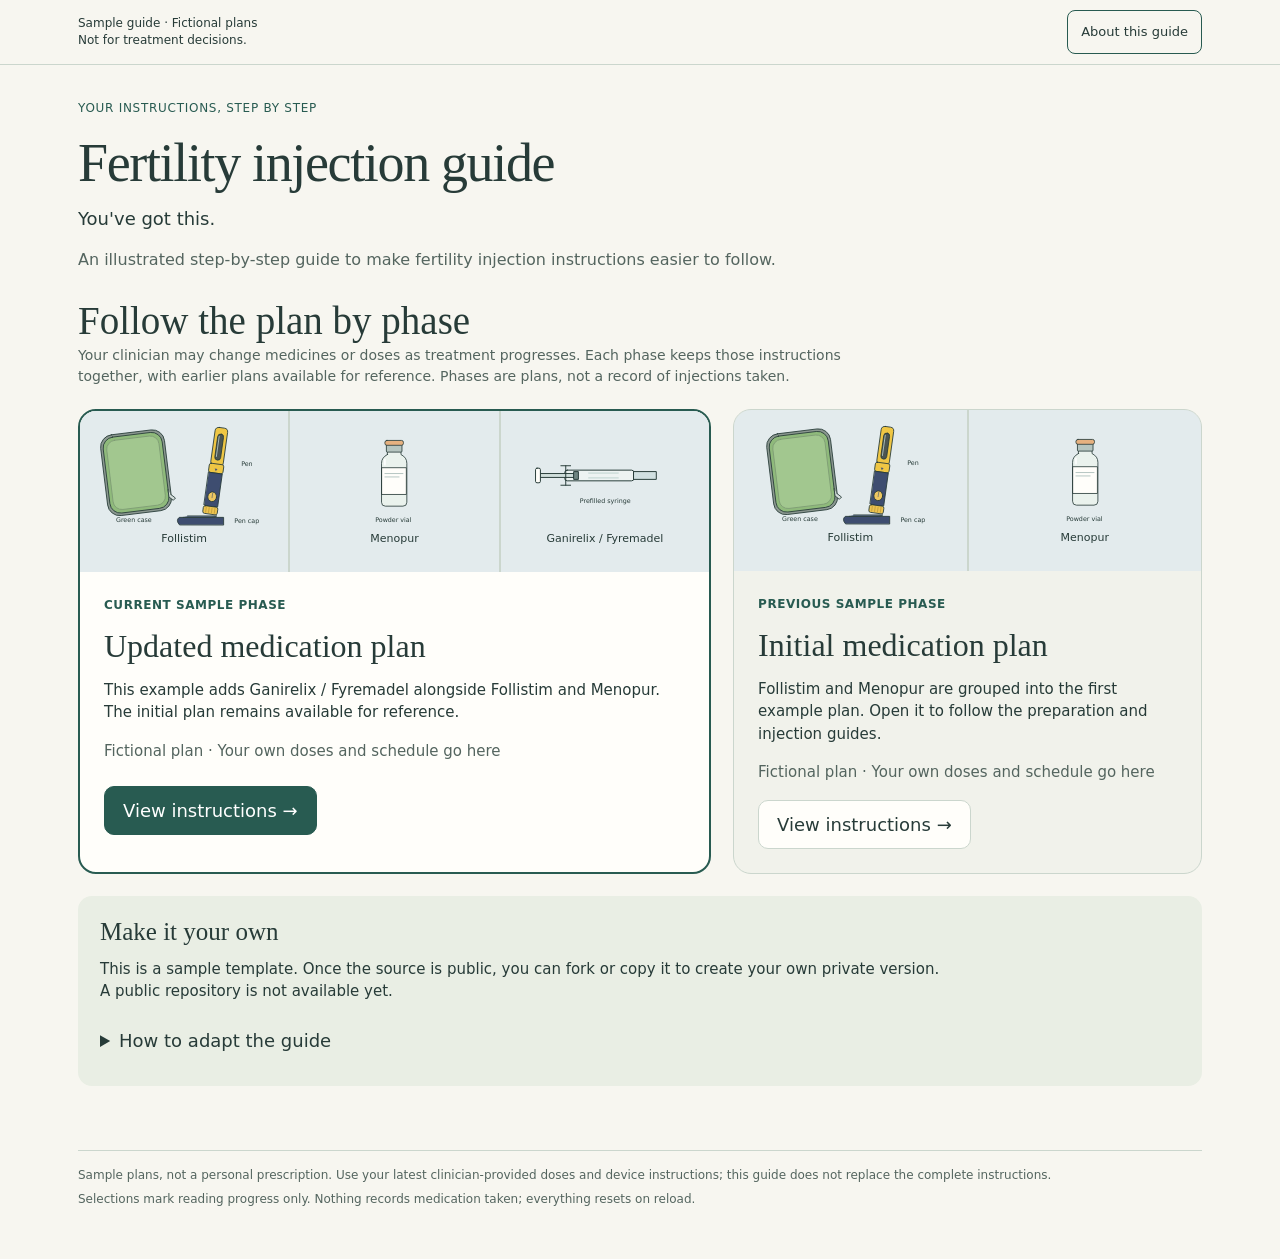
==== index.html @ acf09b26 "Center supply labels and simplify phase titles" ====
<!doctype html>
<html lang="en"><head><meta charset="utf-8"><meta name="viewport" content="width=device-width,initial-scale=1"><meta name="referrer" content="no-referrer"><meta name="description" content="An illustrated step-by-step fertility injection guide with fictional sample plans."><meta http-equiv="Content-Security-Policy" content="default-src 'none'; script-src 'sha256-10gg0kJjeCzy0RuflQzbjV9B49id3ZgjD//99ob4GTk='; style-src 'unsafe-inline'; img-src data:; connect-src 'none'; frame-src 'none'; object-src 'none'; base-uri 'none'; form-action 'none'"><title>Fertility injection guide · Portfolio demo</title><link rel="icon" type="image/svg+xml" href="data:image/svg+xml,%3Csvg xmlns='http://www.w3.org/2000/svg' viewBox='0 0 64 64'%3E%3Ctext x='32' y='51' text-anchor='middle' font-size='54'%3E%F0%9F%A9%B6%3C/text%3E%3C/svg%3E"><style>
:root{color-scheme:light;--paper:#f7f6f0;--ink:#273b38;--muted:#54655f;--teal:#285b51;--line:#cbd6cd;--blue:#e3ebed;--yellow:#edc761;--warn:#f6ead8}*{box-sizing:border-box}html{scroll-padding-top:90px}#step-title,#section-title{scroll-margin-top:90px}body{margin:0;background:var(--paper);color:var(--ink);font:18px/1.5 system-ui,-apple-system,BlinkMacSystemFont,"Segoe UI",sans-serif}button,a,summary{touch-action:manipulation}button{font:inherit;color:inherit;cursor:pointer}a{color:var(--teal);text-underline-offset:4px}button,a,summary{outline-offset:4px}:focus-visible{outline:3px solid #8750a0}button:disabled{cursor:default;opacity:.45}button{border:1px solid var(--line);border-radius:10px;background:#fffefa;min-height:48px;padding:10px 18px}p{margin:0 0 16px}h1,h2,h3{margin:0;font-weight:500}h1{font:400 clamp(32px,4.7vw,54px)/1.12 Georgia,serif;letter-spacing:-.025em;max-width:800px}h2{font:400 clamp(29px,3.2vw,39px)/1.2 Georgia,serif}h3{font-size:22px;line-height:1.3}.small{font-size:14px;color:var(--muted)}.skip{position:fixed;top:8px;left:8px;transform:translateY(-180%);z-index:10;background:white;padding:12px}.skip:focus{transform:none}header{position:sticky;top:0;z-index:4;background:var(--paper);border-bottom:1px solid var(--line)}.bar{max-width:1180px;margin:auto;padding:10px 28px;display:flex;align-items:center;gap:12px;justify-content:space-between}.source-date{font-size:12px;line-height:1.4;margin:0}.source-date span{display:block}.tools{display:flex;gap:8px;flex-shrink:0}.tools a,.tools button{font-size:13px;min-height:44px;padding:10px 13px;border:1px solid var(--teal);border-radius:8px;text-decoration:none;display:flex;align-items:center;background:transparent}.tools a{background:var(--teal);color:#fff}main{max-width:1180px;padding:34px 28px 45px;margin:auto}.eyebrow{font-size:12px;letter-spacing:.09em;text-transform:uppercase;margin-bottom:12px;color:var(--muted)}.intro{margin:16px 0 26px;max-width:860px;color:var(--muted);font-size:16px}.tabs{display:flex;gap:8px;border-bottom:1px solid var(--line);padding-bottom:16px;margin-bottom:26px}.tab{display:flex;align-items:center;gap:10px;flex:1;background:transparent;border-color:transparent;text-align:left;font-size:16px}.tab span{border:1px solid var(--line);border-radius:50%;width:27px;height:27px;display:grid;place-items:center;font-size:12px;flex-shrink:0}.tab[aria-selected=true]{background:var(--teal);color:#fff}.tab[aria-selected=true] span{border-color:#a7c4b5}.section-top{display:flex;justify-content:space-between;gap:16px;align-items:start;margin-bottom:18px}.section-top p{margin:7px 0 0}.selected-count{font-size:13px;white-space:nowrap;background:#e6eee4;border-radius:30px;padding:6px 12px;margin-top:6px}.supply-grid{display:grid;grid-template-columns:repeat(4,minmax(0,1fr));gap:12px}.supply{display:flex;flex-direction:column;padding:0;text-align:left;position:relative;overflow:hidden;border:2px solid #d5ded5;border-radius:14px;background:#fffefa}.supply[aria-pressed=true]{border-color:var(--teal);box-shadow:inset 0 0 0 2px var(--teal)}.supply[aria-pressed=true] .tick{background:var(--teal);color:white;border-color:var(--teal)}.tick{position:absolute;right:11px;top:11px;width:27px;height:27px;border:1.5px solid #8b9b93;border-radius:50%;display:grid;place-items:center;color:transparent;background:#fffefa;font-size:15px}.supply .art{width:100%;background:var(--blue);padding:13px 7px 0}.art svg{display:block;width:100%;height:155px;stroke:var(--ink);stroke-width:1.7;stroke-linejoin:round;stroke-linecap:round}.art svg text{stroke:none;fill:var(--ink);font:12px system-ui,sans-serif}.supply-label{display:flex;align-items:center;justify-content:center;flex:1;width:100%;min-height:72px;padding:12px 15px;text-align:center;font-size:16px;font-weight:600}.supply-origin{display:block;padding:0 15px 14px;font-size:12px;font-weight:400;color:var(--muted)}.supply-text{min-height:120px;display:grid;align-content:center;padding:20px;background:#e9eee4}.supply-text strong{font:400 36px Georgia,serif}.support-supplies{display:flex;gap:12px;flex-wrap:wrap;margin-top:14px}.support-supplies button{font-size:14px;background:transparent}.support-supplies button[aria-pressed=true]{border:2px solid var(--teal);background:#e6eee4}.plan{background:#e7eee5;padding:15px 18px;border-radius:12px;margin-bottom:20px;display:flex;justify-content:space-between;gap:18px;align-items:center}.plan strong{display:block;font-size:20px}.plan p{margin:0;font-size:14px;color:var(--muted)}.progress-row{display:flex;justify-content:space-between;gap:12px;align-items:center;font-size:13px;margin-bottom:10px}.progress-row p{margin:0}.progress-track{height:5px;background:#dce4db;border-radius:5px;overflow:hidden;margin-bottom:20px}.progress-fill{height:100%;background:var(--teal)}.step-card{display:grid;grid-template-columns:34% 1fr;background:#fffefa;border:1px solid var(--line);border-radius:18px;overflow:hidden;min-height:315px}.step-figure{background:var(--blue);padding:25px 18px;display:flex;justify-content:center;flex-direction:column}.step-figure svg{height:220px}.step-figure figcaption{font-size:12px;color:var(--muted);margin-top:15px;text-align:center}.step-copy{padding:32px 36px}.step-copy h3{font:400 31px/1.2 Georgia,serif;margin-bottom:18px}.step-copy p{font-size:18px}.step-copy blockquote{font-size:21px;line-height:1.5;margin:15px 0;padding-left:18px;border-left:3px solid #b7c9be}.step-copy .small{font-size:14px}.step-copy ul{padding-left:22px;margin:12px 0}.step-copy li{margin:7px 0}.step-copy .gap{background:var(--warn);border-radius:8px;padding:13px 15px;font-size:15px}.source-detail{border-top:1px solid var(--line);margin-top:24px;font-size:14px}.source-detail summary{min-height:46px;cursor:pointer;padding:12px 0;color:var(--teal)}.source-detail p{font-size:14px}.video-warning{padding:13px 15px;background:var(--warn);border-radius:8px}.video-warning p{font-size:14px;margin-bottom:10px}.video-warning a,.source-detail>a,.source-detail a{display:inline-flex;align-items:center;min-height:44px}.nav-row{display:flex;justify-content:space-between;align-items:center;gap:12px;margin-top:22px}.primary{background:var(--teal);border-color:var(--teal);color:white;min-width:158px}.read-check{display:flex;gap:10px;align-items:center;font-size:14px;min-height:44px;cursor:pointer}.read-check input{width:21px;height:21px;accent-color:var(--teal)}.encouragement{height:28px;margin:16px 0 0;text-align:center;font-size:15px;color:var(--teal)}footer{margin-top:20px;border-top:1px solid var(--line);padding-top:15px;font-size:12px;color:var(--muted)}footer p{margin:0 0 6px}.reset{border:0;background:transparent;padding:8px 0;min-height:44px;font-size:13px;text-decoration:underline}.sr-only{position:absolute;width:1px;height:1px;padding:0;margin:-1px;overflow:hidden;clip:rect(0,0,0,0);white-space:nowrap;border:0}dialog{color:var(--ink);background:var(--paper);width:min(720px,calc(100% - 24px));max-height:85vh;padding:0;border:1px solid var(--line);border-radius:16px}dialog::backdrop{background:#263c38a8}.dialog-header{position:sticky;top:0;background:var(--paper);padding:15px 22px;border-bottom:1px solid var(--line);display:flex;justify-content:space-between;align-items:center;gap:20px}.dialog-header h2{font-size:27px}.dialog-content{padding:22px;font-size:16px}.dialog-content h3{font-size:20px;margin:24px 0 12px}.dialog-content blockquote{font-size:16px;margin:12px 0 24px;padding-left:16px;border-left:3px solid #a8c1b4}.dialog-content a{display:inline-block;min-height:44px;padding:10px 0}.dialog-content li{margin:9px 0}.confetti{position:fixed;inset:0;pointer-events:none;z-index:5;overflow:hidden}.confetti i{position:absolute;top:40%;width:7px;height:11px;background:var(--yellow);animation:fall 1.10s ease-out forwards;opacity:0}@keyframes fall{0%{transform:translateY(0) rotate(0deg);opacity:.8}100%{transform:translateY(210px) rotate(190deg);opacity:0}}[hidden]{display:none!important}
@media(max-width:850px){.supply-grid{grid-template-columns:repeat(3,minmax(0,1fr))}.step-card{grid-template-columns:29% 1fr}.step-copy{padding:26px}.step-figure{padding:16px 10px}.step-figure svg{height:170px}.tab{padding:10px;font-size:14px}}
@media(max-width:600px){body{font-size:17px}.bar{padding:9px 14px;gap:8px}.source-date{font-size:10px;max-width:175px}.source-date .latest{display:none}.tools{gap:5px}.tools a,.tools button{padding:8px;font-size:11px}main{padding:24px 16px 30px}.intro{font-size:14px;margin:13px 0 20px}.tabs{gap:4px;margin-bottom:22px}.tab{padding:9px 5px;gap:5px;font-size:12px;justify-content:center}.tab span{width:22px;height:22px;font-size:11px}.supply-grid{grid-template-columns:repeat(2,minmax(0,1fr));gap:10px}.supply-label{min-height:66px;padding:12px;font-size:14px}.supply-origin{padding:0 12px 12px;font-size:11px}.supply .art{padding:17px 2px 0}.art svg{height:120px}.tick{width:23px;height:23px;right:8px;top:8px}.section-top{display:block}.selected-count{display:inline-block;margin-top:12px}.plan{display:block;padding:13px 16px}.plan strong{font-size:18px}.plan p{font-size:12px;margin-top:4px}.step-card{display:flex;flex-direction:column}.step-figure{padding:8px 14px;display:block;margin:0}.step-figure svg{height:115px;max-width:260px;margin:auto}.step-figure figcaption{font-size:10px;margin:3px 0}.step-copy{padding:23px}.step-copy h3{font-size:27px}.step-copy p{font-size:17px}.step-copy blockquote{font-size:19px}.nav-row{flex-wrap:wrap}.read-check{order:-1;width:100%;font-size:13px;margin-bottom:3px}.primary{min-width:145px}.confetti i{width:4px}.dialog-header{padding:12px 16px}.dialog-content{padding:18px}.dialog-header h2{font-size:24px}}
@media(prefers-reduced-motion:reduce){*,*::before,*::after{animation:none!important;scroll-behavior:auto!important}.confetti{display:none!important}}
.technique-figure{margin:20px 0;background:#eef2ea;border:1px solid var(--line);border-radius:12px;padding:14px}.technique-figure svg{display:block;width:100%;height:auto;max-width:440px;margin:auto}.technique-figure figcaption{font-size:14px;line-height:1.5;color:var(--muted);margin-top:10px}.step-copy .teaching{font-size:15px}.step-copy .source-link{font-size:14px;display:inline-flex;min-height:44px;align-items:center}@media(max-width:600px){.step-copy:has(.technique-figure){padding:20px 16px}.technique-figure{padding:8px}.technique-figure figcaption{font-size:13px}}

.phase-grid{display:grid;grid-template-columns:1.35fr 1fr;gap:22px;margin:22px 0}.phase-card{border:1px solid var(--line);border-radius:18px;overflow:hidden;background:#fffefa;display:flex;flex-direction:column}.phase-card.current{border:2px solid var(--teal)}.phase-card.previous{background:#f1f2eb}.phase-card-copy{padding:24px;display:flex;flex-direction:column;flex:1}.phase-card h3{font:400 32px/1.2 Georgia,serif;margin:13px 0}.phase-status{font-size:12px;letter-spacing:.045em;text-transform:uppercase;color:var(--teal);font-weight:650}.phase-card-copy p{font-size:15px}.phase-card-copy button{align-self:start;margin-top:auto}.phase-art-grid{display:grid;grid-template-columns:repeat(3,minmax(0,1fr));gap:2px;background:var(--line)}.phase-art-grid figure{margin:0;background:var(--blue);padding:8px 4px}.phase-art-grid svg{height:112px}.phase-art-grid figcaption{font-size:11px;text-align:center;min-height:33px;padding:0 4px}.phase-card.previous .phase-art-grid{grid-template-columns:repeat(2,minmax(0,1fr))}.phase-facts{padding-left:20px;font-size:15px;margin:0 0 20px}.phase-facts li{margin:8px 0}.planning-notes{display:grid;grid-template-columns:1fr 1fr;gap:18px}.planning-note{padding:22px;border-radius:14px;background:#e9eee4}.planning-note h3{font:400 25px Georgia,serif;margin-bottom:12px}.planning-note p{font-size:15px;margin:0}.planning-note.readiness{background:var(--warn)}#all-phases{margin:0 0 18px;background:transparent}#phase-context{border-left:3px solid var(--teal);padding:0 0 0 16px;margin-bottom:23px}#phase-context h2{font-size:28px}#phase-context p{font-size:14px;margin:7px 0 0}.boundary-note{background:var(--warn);border-radius:10px;padding:14px 16px;margin:14px 0;font-size:15px}.phase-home-note{font-size:14px;color:var(--muted);max-width:830px}.tabs{flex-wrap:wrap}.tab{min-width:145px}.phase-intro-line{font-size:14px}.step-copy .boundary-note{font-size:15px}@media(max-width:700px){.phase-grid,.planning-notes{grid-template-columns:1fr}.phase-card-copy{padding:22px}.phase-card h3{font-size:30px}.phase-art-grid svg{height:100px}.phase-grid{gap:18px}.tabs{display:grid;grid-template-columns:repeat(2,minmax(0,1fr))}.tab{min-width:0;justify-content:start;font-size:13px;padding:10px}.phase-card.previous .phase-art-grid svg{height:95px}}

.med-position-list{list-style:none;display:flex;flex-wrap:wrap;gap:8px 14px;margin:0 0 22px;padding:0;font-size:13px}.med-position-list li{padding:7px 11px;border-radius:8px;border:1px solid transparent;color:var(--muted)}.med-position-list li[aria-current=step]{background:#e7eee5;color:var(--teal);border-color:var(--teal);font-weight:600}.med-transition{background:#edf1e8;border:1px solid var(--line);border-radius:18px;display:grid;grid-template-columns:1fr 1fr;align-items:center;overflow:hidden;min-height:340px}.transition-copy{padding:34px}.transition-copy h2{font-size:34px;margin:12px 0 18px}.transition-copy h3{font:400 29px Georgia,serif;margin-bottom:20px}.transition-copy p{font-size:15px}.transition-art{margin:0;background:var(--blue);padding:30px;align-self:stretch;display:grid;align-content:center}.transition-art svg{height:235px}.transition-art figcaption{text-align:center;font-size:13px}.transition-kicker{font-size:13px;color:var(--muted)}@media(max-width:600px){.med-position-list{gap:5px;font-size:12px;margin-bottom:18px}.med-position-list li{padding:6px 8px}.med-transition{grid-template-columns:1fr;min-height:0}.transition-copy{padding:24px}.transition-copy h2{font-size:29px}.transition-copy h3{font-size:26px}.transition-art{padding:18px}.transition-art svg{height:155px}}

.demo-badge{font-size:12px;letter-spacing:.06em;text-transform:uppercase;color:var(--teal)}.demo-placeholder{color:var(--muted);padding:15px;border:1px dashed #9cb3a6;border-radius:9px;font-size:16px!important}.demo-notes{display:flex;gap:12px;flex-wrap:wrap;margin:18px 0}.demo-notes span{font-size:13px;border:1px solid var(--line);border-radius:24px;padding:6px 12px}.phase-art-grid svg text{font-size:13px}.plan strong{font-size:18px}.tabs{margin-bottom:16px}.demo-contact{font-size:14px;margin:0}.transition-copy h3{overflow-wrap:anywhere}.portfolio-link{font-size:14px;min-height:44px;padding:10px 0}.phase-card-copy .primary{margin-top:8px}.demo-details{max-width:850px;font-size:15px;color:var(--muted)}

.make-own p{max-width:850px;margin-bottom:14px}.make-own summary{cursor:pointer;min-height:44px;padding:10px 0}.make-own li{margin:12px 0;max-width:850px}.technique-figure svg{width:100%;height:auto;display:block}.technique-figure{margin:20px 0}.technique-figure figcaption{font-size:13px;color:var(--muted)}
</style></head>
<body><a class="skip" href="#section-title">Skip to the demo</a>
<header><div class="bar"><p class="source-date">Sample guide · Fictional plans<span>Not for treatment decisions.</span></p><div class="tools"><button id="help-open" aria-haspopup="dialog">About this guide</button></div></div></header>
<main><p class="demo-badge">Your instructions, step by step</p><h1>Fertility injection guide</h1><p id="opening-encouragement" style="margin:12px 0 0">You've got this.</p><p class="intro" id="phase-intro"></p><button id="all-phases" hidden>← All phases</button><div id="phase-context" hidden></div><nav class="tabs" role="tablist" aria-label="Demo sections" hidden></nav><nav id="medication-position" aria-label="Medication position" hidden></nav><div id="guide-panel"></div>
<div class="nav-row" hidden><button id="back">← Back</button><label class="read-check" id="read-label" hidden><input type="checkbox" id="read-check">I've reviewed this card (optional)</label><button id="next" class="primary">Next →</button></div><p id="encouragement" class="encouragement" aria-live="polite" aria-atomic="true"></p><p id="announcement" class="sr-only" aria-live="polite" aria-atomic="true"></p>
<footer><p>Sample plans, not a personal prescription. Use your latest clinician-provided doses and device instructions; this guide does not replace the complete instructions.</p><p>Selections mark reading progress only. Nothing records medication taken; everything resets on reload.</p><button id="reset" class="reset" hidden>Reset demo selections and progress</button></footer></main><div id="confetti" class="confetti" aria-hidden="true"></div>
<dialog id="help" aria-labelledby="help-title"><div class="dialog-header"><h2 id="help-title">About this guide</h2><button id="help-close" autofocus>Close</button></div><div class="dialog-content"><p>This illustrated guide brings supplies, preparation and injection steps into one place. The phases are fictional examples; personal doses, schedules and mixing amounts are left blank.</p><h3>Use the current plan</h3><p>Medicines and doses can change during treatment. Keep the latest instructions together in the current phase and retain earlier plans for reference. Reading checks never record an injection.</p><h3>Device-specific instructions</h3><p>The steps describe Follistim Pen, Menopur with a Q-Cap, and the prefilled Ganirelix syringe in the linked demonstrations. Source links open only when you choose them. Full device instructions remain part of the guide, including flow checks and administration details that are not reproduced here.</p><h3>Make it your own</h3><p>The home page explains how to adapt this sample once the source is public. Keep personalized plans private and review changes against clinician-provided materials. This sample has not been medically validated.</p><h3>Your selections</h3><p>Optional selections stay in memory and reset on reload. No accounts, analytics or saved medication history.</p></div></dialog>
<script>const demo={"namespace": "fertility-portfolio-demo-v1", "phases": [{"id": "example-a", "number": "A", "status": "Previous sample phase", "title": "Initial medication plan", "description": "Follistim and Menopur are grouped into the first example plan. Open it to follow the preparation and injection guides.", "medications": ["follistim", "menopur"]}, {"id": "example-b", "number": "B", "status": "Current sample phase", "title": "Updated medication plan", "description": "This example adds Ganirelix / Fyremadel alongside Follistim and Menopur. The initial plan remains available for reference.", "medications": ["follistim", "menopur", "ganirelix"]}], "medications": {"follistim": {"label": "Follistim", "art": "a", "dose": "[Prescribed dose]", "schedule": "[Prescribed schedule]", "steps": [{"title": "Check the cartridge in your pen", "art": "cartridge", "description": "Check your cartridge log for the amount remaining before preparing your dose. Medicine remaining in the cartridge is separate from the dose shown in the dose window.", "sourceUrl": "https://www.youtube.com/watch?v=AEd0NsCXkrw&t=102s", "sourceLabel": "Cartridge demonstration · 1:42", "sourceNote": "For loading a new cartridge or an amount that will not cover the dose, use the full Follistim Pen instructions."}, {"title": "Attach the pen needle", "art": "capsules", "description": "Clean the pen end with an alcohol swab. Peel the capsule seal, then push and twist the capsule onto the pen. After the outer capsule comes off, a smaller inner needle cover remains.", "sourceUrl": "https://www.youtube.com/watch?v=AEd0NsCXkrw&t=168s", "sourceLabel": "Pen needle demonstration · 2:48"}, {"title": "Check medicine flow before dialing", "art": "a", "description": "Use the Follistim Pen flow-check instructions for a new or partially used cartridge before setting the dose. These are different sequences; the linked instructions show both.", "sourceUrl": "https://www.organon.com/product/usa/pi_circulars/f/follistim_aq_cartridge/follistim_cartridge_ppiifu.pdf#page=8", "sourceLabel": "Follistim Pen flow check · pages 8–9"}, {"title": "Set and check your prescribed dose", "art": "a", "description": "Check that the medicine is clear and the dose window starts at zero. Set your prescribed dose, then check the dose window. Use the current prescribed amount each time.", "sourceUrl": "https://www.youtube.com/watch?v=AEd0NsCXkrw&t=118s", "sourceLabel": "Dose window demonstration · 1:58", "placeholder": "[Prescribed dose]"}, {"title": "Prepare the site and position the pen", "art": "a", "description": "Clean the chosen skin area and let it dry. Remove the inner needle cover before the injection. The linked demonstration describes a 45°–90° range; the manufacturer instructions specify 90°. Use the directions taught for your pen and needle.", "sourceUrl": "https://www.youtube.com/watch?v=AEd0NsCXkrw&t=264s", "sourceLabel": "Pen angle demonstration · 4:24", "diagram": "follistimAngle", "sourceNote": "The diagram distinguishes the two sources. It does not specify insertion depth or hand position."}, {"title": "Use the pen injection button", "art": "a", "description": "The Follistim Pen delivers medicine with its injection button. Follow the linked administration sequence for pressing the button, waiting before withdrawal and checking the dose window.", "sourceUrl": "https://www.organon.com/product/usa/pi_circulars/f/follistim_aq_cartridge/follistim_cartridge_ppiifu.pdf#page=10", "sourceLabel": "Follistim Pen administration · pages 10–11"}, {"title": "Keep track of the cartridge", "art": "cartridge", "description": "Keep a separate log of new cartridges, doses taken and medicine remaining so you know when to switch cartridges. This guide does not create that log.", "sourceUrl": "https://www.organon.com/product/usa/pi_circulars/f/follistim_aq_cartridge/follistim_cartridge_ppiifu.pdf#page=12", "sourceLabel": "Cartridge record instructions · page 12"}]}, "menopur": {"label": "Menopur", "art": "powder", "dose": "[Prescribed dose]", "schedule": "[Prescribed schedule]", "steps": [{"title": "Check your vial count and diluent amount", "art": "c", "description": "Set out the prescribed number of Menopur powder vials and the separate diluent vial. Read their labels; cap color alone does not identify them.", "sourceUrl": "https://www.menopur.com/wp-content/uploads/2023/12/Menopur-Injection-Guide_English.pdf#page=3", "sourceLabel": "Menopur supplies and inspection", "placeholder": "[Prescribed powder-vial count] · [Prescribed diluent amount]"}, {"title": "Prepare the vial tops", "art": "water", "description": "Remove the vial caps and wipe the tops with an alcohol swab. Keep the powder and diluent vials distinct.", "sourceUrl": "https://www.youtube.com/watch?v=KP12maxV8Gs&t=144s", "sourceLabel": "Vial preparation · 2:24"}, {"title": "Connect the syringe to the Q-Cap", "art": "d", "description": "The Q-Cap connects the diluent vial and syringe. Follow the demonstration for placing it onto the vial, removing its protective carrier and connecting the syringe at the top. The injection needle is a separate item.", "sourceUrl": "https://www.youtube.com/watch?v=KP12maxV8Gs&t=189s", "sourceLabel": "Q-Cap connection · 3:09"}, {"title": "Draw up the prescribed diluent amount", "art": "water", "description": "Use the linked preparation sequence to withdraw the amount of diluent specified in your instructions. The powder-vial count and diluent amount are separate parts of the plan.", "sourceUrl": "https://www.menopur.com/wp-content/uploads/2023/12/Menopur-Injection-Guide_English.pdf#page=4", "sourceLabel": "Diluent preparation · page 4", "placeholder": "[Prescribed diluent amount]"}, {"title": "Mix the powder", "art": "powder", "description": "Add the diluent to the first powder vial and withdraw the dissolved mixture. If your instructions call for additional powder vials, use that mixture for the next vial in the prescribed sequence.", "sourceUrl": "https://www.menopur.com/wp-content/uploads/2023/12/Menopur-Injection-Guide_English.pdf#page=5", "sourceLabel": "Mixing one or more vials · page 5", "placeholder": "[Prescribed powder-vial count]", "sourceNote": "The video demonstration uses one powder vial. Your prescribed vial count may differ."}, {"title": "Prepare the separate injection needle", "art": "f", "description": "After the prescribed mixing sequence, withdraw the mixture. Change from the Q-Cap to the separate injection needle specified in your instructions. Watch the demonstration for the air-bubble and drop-check step.", "sourceUrl": "https://www.youtube.com/watch?v=KP12maxV8Gs&t=484s", "sourceLabel": "Air-bubble and drop check · 8:04", "placeholder": "[Prescribed injection needle]", "sourceNote": "This demonstration uses one powder vial; it does not set your prescribed vial count."}, {"title": "Position the syringe at 90°", "art": "f", "description": "Use the prepared injection site. Hold the Menopur syringe at 90° to the skin surface. The syringe delivers medicine with its plunger; the Follistim Pen uses an injection button.", "sourceUrl": "https://www.menopur.com/wp-content/uploads/2023/12/Menopur-Injection-Guide_English.pdf#page=6", "sourceLabel": "Menopur injection sequence · page 6", "diagram": "menopurAngle"}, {"title": "Follow the injection and disposal sequence", "art": "e", "description": "Use the linked sequence for insertion, pressing the plunger, withdrawal and disposal. Keep the syringe and needle handling together with the instructions for your supplies.", "sourceUrl": "https://www.menopur.com/wp-content/uploads/2023/12/Menopur-Injection-Guide_English.pdf#page=6", "sourceLabel": "Menopur injection and disposal · pages 6–7"}]}, "ganirelix": {"label": "Ganirelix / Fyremadel", "shortLabel": "Ganirelix", "art": "prefilled", "dose": "[Prescribed dose]", "schedule": "[Prescribed schedule]", "steps": [{"title": "Set out the prefilled syringe", "art": "prefilled", "description": "Wash your hands. Set out the prefilled syringe, an alcohol swab and a sharps container. These steps follow the prefilled syringe shown in the linked demonstration.", "sourceUrl": "https://www.youtube.com/watch?v=60DBBFIzXkk&t=36s", "sourceLabel": "Prefilled syringe and supplies · 0:36"}, {"title": "Move the air bubble toward the top", "art": "ganBubble", "description": "With the cap still on, gently flick the syringe barrel to move the air bubble toward the top, as shown in the demonstration.", "sourceUrl": "https://www.youtube.com/watch?v=60DBBFIzXkk&t=46s", "sourceLabel": "Capped syringe preparation · 0:46"}, {"title": "Remove the cap and clear the air", "art": "ganAir", "description": "Remove the cap. Gently press the plunger upward to clear the air bubble, without pushing out medicine.", "sourceUrl": "https://www.youtube.com/watch?v=60DBBFIzXkk&t=55s", "sourceLabel": "Air preparation · 0:55"}, {"title": "Prepare the abdominal site", "art": "ganSite", "description": "Before the injection, put the cap back on and set the syringe aside while preparing the site, as shown in this demonstration. Clean the chosen abdominal site with an alcohol swab.", "sourceUrl": "https://www.youtube.com/watch?v=60DBBFIzXkk&t=71s", "sourceLabel": "Before-injection site preparation · 1:11", "sourceNote": "The cap replacement shown here is before injection, not after the needle has been used."}, {"title": "Position the syringe at 45°–90°", "art": "prefilled", "description": "Remove the cap for the injection. Hold the syringe at 45°–90° to the skin surface, as demonstrated. Insert the needle fully so no needle shaft remains visible above the skin; keep the hub above the skin.", "sourceUrl": "https://www.youtube.com/watch?v=60DBBFIzXkk&t=98s", "sourceLabel": "Syringe positioning and insertion · 1:38", "diagram": "ganirelixAngle", "sourceNote": "This depicts the prefilled syringe demonstration, not a universal instruction for other devices."}, {"title": "Press the plunger all the way down", "art": "ganDeliver", "description": "After inserting the needle as shown in the demonstration, use your other hand to press the plunger all the way down.", "sourceUrl": "https://www.youtube.com/watch?v=60DBBFIzXkk&t=108s", "sourceLabel": "Plunger movement · 1:48"}, {"title": "Withdraw and dispose of the syringe", "art": "ganSharps", "description": "Follow the demonstration for withdrawing the syringe, then put the used syringe directly into the sharps container.", "sourceUrl": "https://www.youtube.com/watch?v=60DBBFIzXkk&t=115s", "sourceLabel": "Withdrawal and sharps disposal · 1:55"}]}}, "supplies": [["pen", "a", "Pen and case"], ["cartridge", "cartridge", "Cartridge"], ["capsules", "capsules", "Needle capsules"], ["powder", "powder", "Powder vial"], ["water", "water", "Diluent vial"], ["adapter", "d", "Adapter"], ["syringe", "e", "Syringe"], ["needle", "f", "Needle packaging"]]};
const art={"a": "\n  \u003cg transform=\"translate(35 27) rotate(-7 65 82)\">\u003crect x=\"0\" y=\"0\" width=\"132\" height=\"167\" rx=\"25\" fill=\"#8b9790\"/>\u003crect x=\"5\" y=\"5\" width=\"122\" height=\"157\" rx=\"22\" fill=\"#8fba7b\"/>\u003crect x=\"12\" y=\"12\" width=\"108\" height=\"143\" rx=\"18\" fill=\"#a2c78f\" stroke=\"#7e9b74\"/>\u003cpath d=\"M127 126v15l8 8 5-4-9-9\" fill=\"#d3dcda\"/>\u003c/g>\n  \u003cg transform=\"translate(263 13) rotate(8)\">\u003crect x=\"2\" y=\"3\" width=\"26\" height=\"79\" rx=\"8\" fill=\"#efc644\"/>\u003crect x=\"9\" y=\"16\" width=\"12\" height=\"54\" rx=\"6\" fill=\"#4c5552\"/>\u003cpath d=\"M12 21v42\" stroke=\"#a8bbb7\" stroke-width=\"2\"/>\u003crect x=\"0\" y=\"78\" width=\"30\" height=\"19\" rx=\"4\" fill=\"#efc644\"/>\u003cpath d=\"M12 88h6l-3 5Z\" fill=\"#4c5871\" stroke=\"none\"/>\u003cpath d=\"M1 97h28v68q-14 5-28 0Z\" fill=\"#3e4d70\"/>\u003cellipse cx=\"15\" cy=\"146\" rx=\"9\" ry=\"10\" fill=\"#edc761\"/>\u003cpath d=\"M15 139v9\" stroke=\"#46576c\" stroke-width=\"1.2\"/>\u003crect x=\"0\" y=\"166\" width=\"30\" height=\"16\" rx=\"4\" fill=\"#edc34f\"/>\u003cpath d=\"M6 169v10m6-10v10m6-10v10m6-10v10\" stroke=\"#b28f34\" stroke-width=\"1.2\"/>\u003c/g>\n  \u003cg transform=\"translate(190 217)\">\u003cpath d=\"M0 0q-8-9 0-15h91v15Z\" fill=\"#3e4d70\"/>\u003cpath d=\"M8-15h59q8 0 10-3H17\" fill=\"#657590\"/>\u003c/g>\n  \u003ctext x=\"60\" y=\"211\">Green case\u003c/text>\u003ctext x=\"317\" y=\"96\">Pen\u003c/text>\u003ctext x=\"303\" y=\"213\">Pen cap\u003c/text>\n", "cartridge": "\u003cg transform=\"translate(105 100) rotate(-8)\">\u003crect x=\"0\" y=\"0\" width=\"159\" height=\"26\" rx=\"6\" fill=\"#f8fbfa\"/>\u003crect x=\"8\" y=\"4\" width=\"132\" height=\"18\" rx=\"3\" fill=\"#e8efec\"/>\u003cpath d=\"M15 5h106\" stroke=\"white\" stroke-width=\"3\"/>\u003crect x=\"25\" y=\"4\" width=\"76\" height=\"18\" fill=\"#d3e0e9\" stroke=\"none\"/>\u003cpath d=\"M147 4h12l7-3h16v24h-16l-7-3h-12\" fill=\"#cfd8d6\"/>\u003cpath d=\"M169 4v18\" stroke=\"white\" stroke-width=\"2\"/>\u003c/g>", "capsules": "\u003cg transform=\"translate(140 45) rotate(9)\">\u003cpath d=\"M1 6h34l-3 69q0 10-14 10T4 75Z\" fill=\"#f3f8f6\"/>\u003cpath d=\"M8 31v38m7-40v44m7-44v44m7-42v38\" stroke=\"#c7d3d1\" stroke-width=\"1.2\"/>\u003cpath d=\"M-8-5q0-6 7-6h33q7 0 7 7v13H1l-9 8Z\" fill=\"#dd8faa\"/>\u003cpath d=\"M1 10h35\" stroke=\"#8c6c76\"/>\u003c/g>\u003cg transform=\"translate(220 80) rotate(-7)\">\u003cpath d=\"M1 6h34l-3 69q0 10-14 10T4 75Z\" fill=\"#f3f8f6\"/>\u003cpath d=\"M8 31v38m7-40v44m7-44v44m7-42v38\" stroke=\"#c7d3d1\" stroke-width=\"1.2\"/>\u003cpath d=\"M-8-5q0-6 7-6h33q7 0 7 7v13H1l-9 8Z\" fill=\"#dd8faa\"/>\u003cpath d=\"M1 10h35\" stroke=\"#8c6c76\"/>\u003c/g>", "c": "\n  \u003cpath d=\"M32 42l87-11 21 14v136l-87 11-21-14Z\" fill=\"#fffefa\"/>\u003cpath d=\"M32 42l87-11 21 14-87 11Z\" fill=\"#499c9f\"/>\u003cpath d=\"M53 56L140 45v19C111 76 81 68 53 66Z\" fill=\"#74b4b3\" stroke=\"none\"/>\u003cpath d=\"M53 56L140 45v7C112 66 81 62 53 60Z\" fill=\"#418e92\" stroke=\"none\"/>\u003cpath d=\"M53 56v136\"/>\u003cpath d=\"M32 160l21 13 87-12v20l-87 11-21-14Z\" fill=\"#4fabad\"/>\u003ctext x=\"32\" y=\"209\">Menopur carton\u003c/text>\n  \u003cg transform=\"translate(186 48)\">\u003cpath d=\"M12 35V15h28v20q12 6 12 18v80q0 8-8 8H8q-8 0-8-8V53q0-12 12-18Z\" fill=\"#eaf2ed\"/>\u003crect x=\"10\" y=\"12\" width=\"32\" height=\"18\" rx=\"2\" fill=\"#b6c5c0\"/>\u003crect x=\"7\" y=\"6\" width=\"38\" height=\"10\" rx=\"4\" fill=\"#e6b180\"/>\u003crect x=\"1\" y=\"62\" width=\"50\" height=\"55\" fill=\"#fffefa\"/>\u003cpath d=\"M7 74h37m-37 7h29\" stroke=\"#a8bab7\"/>\u003cpath d=\"M7 45v11\" stroke=\"white\" stroke-width=\"3\"/>\u003c/g>\n  \u003cg transform=\"translate(292 48)\">\u003cpath d=\"M12 35V15h28v20q12 6 12 18v80q0 8-8 8H8q-8 0-8-8V53q0-12 12-18Z\" fill=\"#eaf2ed\"/>\u003crect x=\"10\" y=\"12\" width=\"32\" height=\"18\" rx=\"2\" fill=\"#b6c5c0\"/>\u003crect x=\"7\" y=\"6\" width=\"38\" height=\"10\" rx=\"4\" fill=\"#e6c4cb\"/>\u003crect x=\"1\" y=\"62\" width=\"50\" height=\"55\" fill=\"#fffefa\"/>\u003cpath d=\"M7 74h37m-37 7h29\" stroke=\"#a8bab7\"/>\u003cpath d=\"M7 45v11\" stroke=\"white\" stroke-width=\"3\"/>\u003c/g>\n  \u003ctext x=\"185\" y=\"209\">Powder\u003c/text>\u003ctext x=\"278\" y=\"209\">Water / diluent\u003c/text>\n", "d": "\n  \u003cg transform=\"translate(0 -8)\">\n    \u003cpath d=\"M142 146L122 175q-4 5 0 10C148 205 252 205 278 185q4-5 0-10L258 146Z\" fill=\"#e3edef\"/>\n    \u003cpath d=\"M149 158l-11 29m37-23-4 30m40-30 1 32m28-38 8 32m7-36 10 30\" stroke=\"#69858a\" stroke-width=\"1.8\"/>\n    \u003cpath d=\"M142 94v53C142 166 258 166 258 147V94Z\" fill=\"#eaf2f2\"/>\n    \u003cellipse cx=\"200\" cy=\"94\" rx=\"58\" ry=\"22\" fill=\"#f6faf8\"/>\n    \u003cpath d=\"M149 107v38m14-31v37m23-33v36m28-36v36m23-40v37m14-44v38\" stroke=\"#a0b5b9\" stroke-width=\"2.4\"/>\n    \u003cpath d=\"M185 46v42q0 8 15 8t15-8V46\" fill=\"#e5efef\"/>\n    \u003cellipse cx=\"200\" cy=\"46\" rx=\"16\" ry=\"7\" fill=\"#f8fbfa\"/>\n    \u003cellipse cx=\"200\" cy=\"46\" rx=\"9\" ry=\"3\" fill=\"#beced0\"/>\n  \u003c/g>\n  \u003ctext x=\"152\" y=\"212\">Q-Cap adapter\u003c/text>\n", "e": "\n  \u003cg transform=\"translate(38 137) rotate(-19)\">\u003cpath d=\"M0 6h23v-7h195v35H23v-7H0Z\" fill=\"#eef5f1\"/>\u003crect x=\"24\" y=\"2\" width=\"11\" height=\"29\" rx=\"2\" fill=\"#465553\"/>\u003cpath d=\"M38 16h213\" stroke=\"#c2cfca\" stroke-width=\"8\"/>\u003cpath d=\"M44 5h151\" stroke=\"white\" stroke-width=\"4\"/>\u003cpath d=\"M211-12q0-7 7-7t7 7v56q0 7-7 7t-7-7Z\" fill=\"#e6efeb\"/>\u003cpath d=\"M249-3q0-8 7-8t7 8v40q0 8-7 8t-7-8Z\" fill=\"#e6efeb\"/>\u003cpath d=\"M6 9v14m8-14v14\" stroke=\"#a9bdb7\" stroke-width=\"1.2\"/>\u003c/g>\n  \u003ctext x=\"135\" y=\"195\">Syringe body\u003c/text>\n", "f": "\n  \u003cg transform=\"translate(39 103) rotate(-12)\">\u003cpath d=\"M0 0h143l-3 7 3 7-3 7 3 7-3 7 3 7H0l3-7-3-7 3-7-3-7 3-7Z\" fill=\"#fffefa\"/>\u003cpath d=\"M10 7v28m123-28v28\" stroke=\"#bfcdca\"/>\u003cpath d=\"M24 15h83m-83 10h64\" stroke=\"#c2d0cc\"/>\u003c/g>\n  \u003cpath d=\"M280 27v70\" stroke=\"#4e5652\" stroke-width=\"2\"/>\u003cpath d=\"M280 94l11 17 5 70h-32l5-70Z\" fill=\"#f5f7f0\"/>\u003cpath d=\"M269 114l-9 8v56h7m24-64 8 8v56h-6\" fill=\"#e7eae4\"/>\u003cpath d=\"M264 181h32l4 9q-19 9-40 0Z\" fill=\"#e7ece5\"/>\u003cpath d=\"M274 117v54\" stroke=\"white\" stroke-width=\"4\"/>\n  \u003ctext x=\"54\" y=\"171\">Separate packet\u003c/text>\u003ctext x=\"255\" y=\"216\">Needle\u003c/text>\n", "water": "\u003cg transform=\"translate(174 38)\">\u003cpath d=\"M12 35V15h28v20q12 6 12 18v80q0 8-8 8H8q-8 0-8-8V53q0-12 12-18Z\" fill=\"#eaf2ed\"/>\u003crect x=\"10\" y=\"12\" width=\"32\" height=\"18\" rx=\"2\" fill=\"#b6c5c0\"/>\u003crect x=\"7\" y=\"6\" width=\"38\" height=\"10\" rx=\"4\" fill=\"#e6c4cb\"/>\u003crect x=\"1\" y=\"62\" width=\"50\" height=\"55\" fill=\"#fffefa\"/>\u003cpath d=\"M7 74h37m-37 7h29\" stroke=\"#a8bab7\"/>\u003cpath d=\"M7 45v11\" stroke=\"white\" stroke-width=\"3\"/>\u003c/g>\u003ctext x=\"152\" y=\"212\">Water / diluent\u003c/text>", "powder": "\u003cg transform=\"translate(174 38)\">\u003cpath d=\"M12 35V15h28v20q12 6 12 18v80q0 8-8 8H8q-8 0-8-8V53q0-12 12-18Z\" fill=\"#eaf2ed\"/>\u003crect x=\"10\" y=\"12\" width=\"32\" height=\"18\" rx=\"2\" fill=\"#b6c5c0\"/>\u003crect x=\"7\" y=\"6\" width=\"38\" height=\"10\" rx=\"4\" fill=\"#e6b180\"/>\u003crect x=\"1\" y=\"62\" width=\"50\" height=\"55\" fill=\"#fffefa\"/>\u003cpath d=\"M7 74h37m-37 7h29\" stroke=\"#a8bab7\"/>\u003cpath d=\"M7 45v11\" stroke=\"white\" stroke-width=\"3\"/>\u003c/g>\u003ctext x=\"161\" y=\"212\">Powder vial\u003c/text>", "prefilled": "\u003cg fill=\"#fffefa\" stroke=\"#273b38\" stroke-width=\"2\" stroke-linecap=\"round\" stroke-linejoin=\"round\">\u003crect x=\"117\" y=\"105\" width=\"142\" height=\"22\" rx=\"5\" fill=\"#edf3f2\"/>\u003cpath d=\"M67 112h69v8h-69z\" fill=\"#d1dfdc\"/>\u003crect x=\"57\" y=\"101\" width=\"10\" height=\"30\" rx=\"3\"/>\u003cpath d=\"M119 96v40M109 96h20M109 136h20\" fill=\"none\"/>\u003crect x=\"136\" y=\"108\" width=\"9\" height=\"16\" fill=\"#6f8582\"/>\u003cpath d=\"M166 111h61M166 121h61\" stroke=\"#bed2cf\"/>\u003cpath d=\"M259 108h46v16h-46z\" fill=\"#d1e0e1\"/>\u003c/g>\u003ctext x=\"200\" y=\"173\" text-anchor=\"middle\">Prefilled syringe\u003c/text>", "follistimAngle": "\u003cfigure class=\"technique-figure follistim-angle-figure\">\u003csvg viewBox=\"0 0 440 350\" role=\"img\" aria-labelledby=\"f-angle-title f-angle-desc\">\u003ctitle id=\"f-angle-title\">Follistim pen angle range relative to the skin\u003c/title>\u003cdesc id=\"f-angle-desc\">Two alternative orientations of one pen, at 45 and 90 degrees to a horizontal skin surface. Dashed axes mark the endpoints of the clinic video's reported range. Manufacturer instructions specify the 90-degree position. Needle tips stop at the skin line; no insertion depth, grip or needle length is specified.\u003c/desc>\u003cpath d=\"M35 280 H405 V306 H35 Z\" fill=\"#f2deca\"/>\u003cline data-f-skin=\"true\" x1=\"35\" y1=\"280\" x2=\"405\" y2=\"280\" stroke=\"#273b38\" stroke-width=\"3\"/>\u003cpath d=\"M120 216 A64 64 0 0 1 165.254834 234.745166\" fill=\"none\" stroke=\"#719a86\" stroke-width=\"10\"/>\u003cg stroke=\"#54655f\" stroke-width=\"1.5\" stroke-dasharray=\"5 5\">\u003cline data-f-axis=\"90\" x1=\"120\" y1=\"280\" x2=\"120\" y2=\"98\"/>\u003cline data-f-axis=\"45\" x1=\"120\" y1=\"280\" x2=\"302\" y2=\"98\"/>\u003c/g>\u003cg data-f-pen=\"90\">\u003cpath d=\"M120 280 V253\" fill=\"none\" stroke=\"#273b38\" stroke-width=\"2\"/>\u003cpath d=\"M115 253 H125 L131 242 V204 H109 V242 Z\" fill=\"#edc761\" stroke=\"#273b38\" stroke-width=\"2\"/>\u003crect x=\"109\" y=\"143\" width=\"22\" height=\"61\" rx=\"5\" fill=\"#40556c\" stroke=\"#273b38\" stroke-width=\"2\"/>\u003crect x=\"113\" y=\"164\" width=\"14\" height=\"21\" rx=\"3\" fill=\"#f7f6f0\" stroke=\"#273b38\" stroke-width=\"1.5\"/>\u003cpath d=\"M111 143 V133 H129 V143\" fill=\"#edc761\" stroke=\"#273b38\" stroke-width=\"2\"/>\u003c/g>\u003cg data-f-pen=\"45\" transform=\"rotate(45 120 280)\">\u003cpath d=\"M120 280 V253\" fill=\"none\" stroke=\"#273b38\" stroke-width=\"2\"/>\u003cpath d=\"M115 253 H125 L131 242 V204 H109 V242 Z\" fill=\"#edc761\" stroke=\"#273b38\" stroke-width=\"2\"/>\u003crect x=\"109\" y=\"143\" width=\"22\" height=\"61\" rx=\"5\" fill=\"#40556c\" stroke=\"#273b38\" stroke-width=\"2\"/>\u003crect x=\"113\" y=\"164\" width=\"14\" height=\"21\" rx=\"3\" fill=\"#f7f6f0\" stroke=\"#273b38\" stroke-width=\"1.5\"/>\u003cpath d=\"M111 143 V133 H129 V143\" fill=\"#edc761\" stroke=\"#273b38\" stroke-width=\"2\"/>\u003c/g>\u003cpath d=\"M120 258 H142 V280\" stroke=\"#285b51\" stroke-width=\"1.5\" fill=\"none\"/>\u003cpath d=\"M109 151 L73 123 M237 171 L295 194\" stroke=\"#54655f\" stroke-width=\"1.5\" fill=\"none\"/>\u003cg font-family=\"system-ui,sans-serif\" font-size=\"26\" fill=\"#273b38\">\u003ctext x=\"41\" y=\"111\">90°\u003c/text>\u003ctext x=\"304\" y=\"205\">45°\u003c/text>\u003ctext x=\"220\" y=\"330\" text-anchor=\"middle\">Skin surface\u003c/text>\u003c/g>\u003c/svg>\u003cfigcaption>Clinic video: 45°-90° range.\u003cbr>Manufacturer instructions: 90°.\u003cbr>Alternative orientations of one pen. Angle schematic only; not to scale. No grip or insertion depth is shown.\u003c/figcaption>\u003c/figure>", "menopurAngle": "\u003cfigure class=\"technique-figure angle-figure\">\u003csvg viewBox=\"0 0 440 300\" role=\"img\" aria-labelledby=\"angle-title angle-desc\">\u003ctitle id=\"angle-title\">Menopur syringe at 90 degrees to the skin surface\u003c/title>\u003cdesc id=\"angle-desc\">A simplified syringe and needle stand perpendicular to a horizontal skin surface. The needle ends at the surface to avoid specifying insertion depth. The plunger is labeled separately. No grip, needle length or skin fold is illustrated.\u003c/desc>\u003cpath d=\"M35 235 H405 V268 H35 Z\" fill=\"#f2deca\"/>\u003cpath data-skin-surface=\"true\" d=\"M35 235 H405\" stroke=\"#273b38\" stroke-width=\"3\"/>\u003cg stroke=\"#273b38\" stroke-width=\"2\" fill=\"#f9fcf9\">\u003cpath d=\"M193 91 H227 V166 Q227 178 219 182 H201 Q193 178 193 166 Z\"/>\u003cpath d=\"M187 91 H233 M210 48 V106 M195 47 H225\" fill=\"none\"/>\u003crect x=\"197\" y=\"107\" width=\"26\" height=\"10\" fill=\"#54655f\"/>\u003cpath d=\"M204 182 H216 V198 H204 Z\" fill=\"#c7d8c8\"/>\u003cpath data-needle-axis=\"true\" d=\"M210 198 V235\"/>\u003cpath d=\"M210 211 H234 V235\" fill=\"none\" stroke=\"#285b51\"/>\u003c/g>\u003cpath d=\"M227 52 L294 52 M231 143 L294 143\" stroke=\"#54655f\" stroke-width=\"1.5\"/>\u003cg fill=\"#273b38\" font-size=\"24\" font-family=\"system-ui,sans-serif\">\u003ctext x=\"301\" y=\"57\">Plunger\u003c/text>\u003ctext x=\"301\" y=\"148\">Syringe\u003c/text>\u003ctext x=\"248\" y=\"216\">90°\u003c/text>\u003ctext x=\"220\" y=\"289\" text-anchor=\"middle\">Skin surface\u003c/text>\u003c/g>\u003c/svg>\u003c/figure>", "ganBubble": "\u003cg transform=\"translate(120 214) rotate(-90) scale(.65)\">\u003cg fill=\"#fffefa\" stroke=\"#273b38\" stroke-width=\"2\" stroke-linecap=\"round\" stroke-linejoin=\"round\">\u003crect x=\"117\" y=\"105\" width=\"142\" height=\"22\" rx=\"5\" fill=\"#edf3f2\"/>\u003cpath d=\"M67 112h69v8h-69z\" fill=\"#d1dfdc\"/>\u003crect x=\"57\" y=\"101\" width=\"10\" height=\"30\" rx=\"3\"/>\u003cpath d=\"M119 96v40M109 96h20M109 136h20\" fill=\"none\"/>\u003crect x=\"136\" y=\"108\" width=\"9\" height=\"16\" fill=\"#6f8582\"/>\u003cpath d=\"M166 111h61M166 121h61\" stroke=\"#bed2cf\"/>\u003cpath d=\"M259 108h46v16h-46z\" fill=\"#d1e0e1\"/>\u003c/g>\u003c/g>\u003ccircle cx=\"195\" cy=\"61\" r=\"4\" fill=\"#fffefa\" stroke=\"#54655f\" stroke-width=\"1.5\"/>\u003cpath d=\"M242 172v-58m-7 9 7-9 7 9\" fill=\"none\" stroke=\"#285b51\" stroke-width=\"2.5\"/>\u003ctext x=\"252\" y=\"141\">Toward\u003c/text>\u003ctext x=\"252\" y=\"158\">the top\u003c/text>\u003ctext x=\"135\" y=\"216\">Cap stays on\u003c/text>", "ganAir": "\u003cg fill=\"#fffefa\" stroke=\"#273b38\" stroke-width=\"2\" stroke-linecap=\"round\" stroke-linejoin=\"round\">\u003crect x=\"117\" y=\"105\" width=\"142\" height=\"22\" rx=\"5\" fill=\"#edf3f2\"/>\u003cpath d=\"M67 112h69v8h-69z\" fill=\"#d1dfdc\"/>\u003crect x=\"57\" y=\"101\" width=\"10\" height=\"30\" rx=\"3\"/>\u003cpath d=\"M119 96v40M109 96h20M109 136h20\" fill=\"none\"/>\u003crect x=\"136\" y=\"108\" width=\"9\" height=\"16\" fill=\"#6f8582\"/>\u003cpath d=\"M166 111h61M166 121h61\" stroke=\"#bed2cf\"/>\u003cpath d=\"M259 112h13v8h-13z\" fill=\"#d1e0e1\"/>\u003cpath d=\"M272 116h33\" fill=\"none\"/>\u003c/g>\u003cpath d=\"M305 155h39v16h-39z\" fill=\"#d1e0e1\" stroke=\"#273b38\" stroke-width=\"2\"/>\u003cpath d=\"M61 72h62m-9-7 9 7-9 7\" fill=\"none\" stroke=\"#285b51\" stroke-width=\"2.5\"/>\u003ctext x=\"55\" y=\"54\">Press gently\u003c/text>\u003ctext x=\"279\" y=\"199\">Cap removed\u003c/text>", "ganSite": "\u003cg fill=\"#fffefa\" stroke=\"#273b38\" stroke-width=\"2\" stroke-linecap=\"round\" stroke-linejoin=\"round\">\u003crect x=\"117\" y=\"105\" width=\"142\" height=\"22\" rx=\"5\" fill=\"#edf3f2\"/>\u003cpath d=\"M67 112h69v8h-69z\" fill=\"#d1dfdc\"/>\u003crect x=\"57\" y=\"101\" width=\"10\" height=\"30\" rx=\"3\"/>\u003cpath d=\"M119 96v40M109 96h20M109 136h20\" fill=\"none\"/>\u003crect x=\"136\" y=\"108\" width=\"9\" height=\"16\" fill=\"#6f8582\"/>\u003cpath d=\"M166 111h61M166 121h61\" stroke=\"#bed2cf\"/>\u003cpath d=\"M259 108h46v16h-46z\" fill=\"#d1e0e1\"/>\u003c/g>\u003cpath d=\"M152 164l53-12 22 44-53 13z\" fill=\"#fffefa\" stroke=\"#273b38\" stroke-width=\"2\"/>\u003cpath d=\"M169 169l22-5 12 24-23 5z\" fill=\"#e3ebed\" stroke=\"#9cb2aa\"/>\u003ctext x=\"142\" y=\"220\">Alcohol swab\u003c/text>\u003ctext x=\"119\" y=\"74\">Capped before site prep\u003c/text>", "ganDeliver": "\u003cg fill=\"#fffefa\" stroke=\"#273b38\" stroke-width=\"2\" stroke-linecap=\"round\" stroke-linejoin=\"round\">\u003crect x=\"117\" y=\"105\" width=\"142\" height=\"22\" rx=\"5\" fill=\"#edf3f2\"/>\u003cpath d=\"M111 112h123v8h-123z\" fill=\"#d1dfdc\"/>\u003crect x=\"101\" y=\"101\" width=\"10\" height=\"30\" rx=\"3\"/>\u003cpath d=\"M119 96v40M109 96h20M109 136h20\" fill=\"none\"/>\u003crect x=\"234\" y=\"108\" width=\"9\" height=\"16\" fill=\"#6f8582\"/>\u003cpath d=\"M166 111h61M166 121h61\" stroke=\"#bed2cf\"/>\u003cpath d=\"M259 112h13v8h-13z\" fill=\"#d1e0e1\"/>\u003cpath d=\"M272 116h33\" fill=\"none\"/>\u003c/g>\u003cpath d=\"M65 72h105m-9-7 9 7-9 7\" fill=\"none\" stroke=\"#285b51\" stroke-width=\"2.5\"/>\u003ctext x=\"59\" y=\"51\">Plunger direction\u003c/text>\u003ctext x=\"112\" y=\"175\">Press all the way down\u003c/text>", "ganSharps": "\u003cpath d=\"M138 88h125l-8 114H146z\" fill=\"#bc7359\" stroke=\"#273b38\" stroke-width=\"2\"/>\u003crect x=\"132\" y=\"74\" width=\"137\" height=\"25\" rx=\"5\" fill=\"#f4efdf\" stroke=\"#273b38\" stroke-width=\"2\"/>\u003cpath d=\"M166 79h53v13h-53z\" fill=\"#6e4e43\"/>\u003cpath d=\"M206 20v38m-7-9 7 9 7-9\" fill=\"none\" stroke=\"#285b51\" stroke-width=\"2.5\"/>\u003ctext x=\"200\" y=\"148\" text-anchor=\"middle\">Sharps\u003c/text>\u003ctext x=\"200\" y=\"167\" text-anchor=\"middle\">container\u003c/text>", "ganirelixAngle": "\u003cfigure class=\"technique-figure gan-angle\">\u003csvg viewBox=\"0 0 440 300\" role=\"img\" aria-labelledby=\"gan-angle-title gan-angle-desc\">\u003ctitle id=\"gan-angle-title\">Ganirelix syringe at 45 to 90 degrees with the needle fully inserted\u003c/title>\u003cdesc id=\"gan-angle-desc\">Two alternative syringe positions relative to a horizontal skin surface. The needle is fully beneath the skin and is not visible. Each hub rests above the surface, not pushed into it. Separate angle guides parallel to the syringes mark 45 and 90 degrees. No needle length or hand position is specified.\u003c/desc>\u003cpath d=\"M24 218H416v36H24z\" fill=\"#f2deca\"/>\u003cpath class=\"skin-baseline\" d=\"M24 218H416\" stroke=\"#273b38\" stroke-width=\"2\"/>\u003cg fill=\"#fffefa\" stroke=\"#273b38\" stroke-width=\"2\" stroke-linejoin=\"round\">\u003cg class=\"angle-syringe\" data-angle=\"45\" transform=\"translate(203 218) rotate(45)\">\u003cpath class=\"syringe-hub\" d=\"M-19-4H-5L0 0L-5 4H-19Z\" fill=\"#d1e0e1\"/>\u003crect x=\"-119\" y=\"-8\" width=\"100\" height=\"16\" rx=\"3\" fill=\"#edf3f2\"/>\u003cpath d=\"M-157-3h39v6h-39z\" fill=\"#d1dfdc\"/>\u003cpath d=\"M-158-13v26M-118-14v28\"/>\u003crect x=\"-110\" y=\"-5\" width=\"6\" height=\"10\" fill=\"#6f8582\"/>\u003c/g>\u003cg class=\"angle-syringe\" data-angle=\"90\" transform=\"translate(357 218) rotate(90)\">\u003cpath class=\"syringe-hub\" d=\"M-19-4H-5L0 0L-5 4H-19Z\" fill=\"#d1e0e1\"/>\u003crect x=\"-119\" y=\"-8\" width=\"100\" height=\"16\" rx=\"3\" fill=\"#edf3f2\"/>\u003cpath d=\"M-157-3h39v6h-39z\" fill=\"#d1dfdc\"/>\u003cpath d=\"M-158-13v26M-118-14v28\"/>\u003crect x=\"-110\" y=\"-5\" width=\"6\" height=\"10\" fill=\"#6f8582\"/>\u003c/g>\u003c/g>\u003cg class=\"angle-guide angle-guide-45\" fill=\"none\" stroke=\"#285b51\" stroke-width=\"2\">\u003cpath d=\"M87 218L47 178\" stroke-dasharray=\"4 4\"/>\u003cpath d=\"M55 218A32 32 0 0 1 64.4 195.4\"/>\u003c/g>\u003cg class=\"angle-guide angle-guide-90\" fill=\"none\" stroke=\"#285b51\" stroke-width=\"2\">\u003cpath d=\"M302 218v-59\" stroke-dasharray=\"4 4\"/>\u003cpath d=\"M278 218v-24h24\"/>\u003c/g>\u003cg fill=\"#273b38\" font-size=\"23\" font-family=\"system-ui,sans-serif\">\u003ctext x=\"28\" y=\"169\">45°\u003c/text>\u003ctext x=\"257\" y=\"145\">90°\u003c/text>\u003ctext x=\"220\" y=\"283\" text-anchor=\"middle\">Skin surface\u003c/text>\u003ctext x=\"42\" y=\"35\">Two positions in the video range\u003c/text>\u003c/g>\u003c/svg>\u003cfigcaption>Angles are measured from the skin surface. The needle is fully inserted; the hub stays above the skin.\u003c/figcaption>\u003c/figure>"};
'use strict';
// All example content is injected from example-plan.json at build time.
const deepFreeze=value=>{Object.values(value).forEach(v=>{if(v&&typeof v==='object')deepFreeze(v);});return Object.freeze(value);};
deepFreeze(demo);deepFreeze(art);
let phase=null,section=0,transition=false,positions=[],selected=new Set(),read=new Set(),cheerIndex=0,timer,helpReturnFocus;
const $=s=>document.querySelector(s),panel=$('#guide-panel');
const escapeHTML=value=>String(value).replace(/[&<>"']/g,c=>({'&':'&amp;','<':'&lt;','>':'&gt;','"':'&quot;',"'":'&#39;'}[c]));
const currentMedication=()=>demo.medications[phase.medications[section-1]];
const stateKey=part=>`${demo.namespace}:${phase.id}:${part}`;
const picture=key=>`<svg viewBox="0 0 400 230" aria-hidden="true" focusable="false">${art[key]}</svg>`;
const label=i=>i===0?'Gather supplies':demo.medications[phase.medications[i-1]].label;
const sectionCount=()=>phase.medications.length+1;
function steps(){const list=currentMedication().steps.map(s=>({...s}));if(section===phase.medications.length)list.push({title:`End of this phase guide`,art:currentMedication().art,description:'You have reached the end of this example. Moving through these cards does not confirm an injection or record medication taken.',placeholder:null});return list;}
function resetMemory(){section=0;transition=false;positions=[0,0,0,0];selected.clear();read.clear();cheerIndex=0;}
function openPhase(id){phase=demo.phases.find(p=>p.id===id);resetMemory();render(true);}
function goHome(){phase=null;resetMemory();render(true);}
function renderHome(){panel.innerHTML=`<h2 id="section-title" tabindex="-1">Follow the plan by phase</h2><p class="phase-home-note">Your clinician may change medicines or doses as treatment progresses. Each phase keeps those instructions together, with earlier plans available for reference. Phases are plans, not a record of injections taken.</p><div class="phase-grid">${[...demo.phases].reverse().map((p,i)=>`<article class="phase-card ${i===0?'current':'previous'}"><div class="phase-art-grid">${p.medications.map(k=>`<figure class="art">${picture(demo.medications[k].art)}<figcaption>${escapeHTML(demo.medications[k].label)}</figcaption></figure>`).join('')}</div><div class="phase-card-copy"><span class="phase-status">${escapeHTML(p.status)}</span><h3>${escapeHTML(p.title)}</h3><p>${escapeHTML(p.description)}</p><p class="small">Fictional plan · Your own doses and schedule go here</p><button class="${i===0?'primary':''}" data-phase="${p.id}" aria-label="View instructions for ${escapeHTML(p.title)}">View instructions →</button></div></article>`).join('')}</div><section class="planning-note make-own" aria-labelledby="make-own-title"><h3 id="make-own-title">Make it your own</h3><p>This is a sample template. Once the source is public, you can fork or copy it to create your own private version. A public repository is not available yet.</p><details><summary>How to adapt the guide</summary><ol><li>Replace the example plan with your clinic's medicines, devices, prescribed doses, times and phase changes.</li><li>Use ChatGPT/Codex or Claude to help adapt the content and illustrations, then check each step against your clinician-provided materials.</li><li>Keep your personalized version private. Never commit medical records or personal treatment details to public GitHub. A public fork is not private storage.</li></ol></details></section>`;panel.querySelectorAll('[data-phase]').forEach(b=>b.addEventListener('click',()=>openPhase(b.dataset.phase)));}
function render(focus=false){
 clearTimeout(timer);$('#confetti').replaceChildren();$('#encouragement').textContent='';
 const tabs=$('.tabs'),context=$('#phase-context'),position=$('#medication-position');
 tabs.hidden=!phase;context.hidden=!phase;$('#all-phases').hidden=!phase;$('.nav-row').hidden=!phase;$('#reset').hidden=!phase;position.hidden=!phase||section===0;
 $('#phase-intro').textContent=phase?'Follow the supplies and medication steps for this sample phase.':'An illustrated step-by-step guide to make fertility injection instructions easier to follow.';
 if(!phase){tabs.replaceChildren();position.replaceChildren();panel.removeAttribute('role');panel.removeAttribute('aria-labelledby');renderHome();}
 else{
  context.innerHTML=`<h2>${escapeHTML(phase.title)}</h2><p>Fictional phase · [Effective dates] · Not a treatment plan</p>`;
  tabs.innerHTML=Array.from({length:sectionCount()},(_,i)=>`<button class="tab" role="tab" id="tab-${i}" data-section="${i}" aria-controls="guide-panel" aria-selected="${section===i}" tabindex="${section===i?0:-1}"><span aria-hidden="true">${i+1}</span>${escapeHTML(label(i))}</button>`).join('');
  position.innerHTML=`<ol class="med-position-list">${phase.medications.map((k,i)=>`<li ${i+1===section?'aria-current="step"':''}>${escapeHTML(demo.medications[k].shortLabel||demo.medications[k].label)}${i+1===section?` (${transition?'end of guide':'current'})`:''}</li>`).join('')}</ol>`;
  panel.setAttribute('role','tabpanel');panel.setAttribute('aria-labelledby',`tab-${section}`);
  if(section===0){const supplies=phase.medications.length===3?[...demo.supplies,['prefilled','prefilled','Prefilled syringe']]:demo.supplies;
   panel.innerHTML=`<div class="section-top"><div><h2 id="section-title" tabindex="-1">Gather your supplies</h2><p class="small">Gather the items for your medication and select them as you go. Checks are optional.</p></div><span class="selected-count" id="selected-count">${selected.size} selected</span></div><div class="supply-grid">${supplies.map(([id,key,name])=>`<button class="supply" data-item="${id}" aria-pressed="${selected.has(stateKey('supply:'+id))}"><span class="tick" aria-hidden="true">✓</span><div class="art">${picture(key)}</div><span class="supply-label">${escapeHTML(name)}</span></button>`).join('')}</div><p class="small" style="margin-top:18px">Include the alcohol swabs, sharps container and other supplies listed in your device instructions. Check labels against your plan; the illustrations are identifiers, not a complete equipment list.</p>`;
  }else if(transition){const next=demo.medications[phase.medications[section]];panel.innerHTML=`<article class="med-transition"><div class="transition-copy"><p class="transition-kicker">Medication guide ${section} of ${phase.medications.length}</p><h2 id="section-title" tabindex="-1">End of ${escapeHTML(label(section))} guide</h2><h3>Next: ${escapeHTML(next.label)}</h3><p>This marks your place in the example. It does not record an injection.</p></div><figure class="transition-art art">${picture(next.art)}<figcaption>${escapeHTML(next.label)}</figcaption></figure></article>`;
  }else{const med=currentMedication(),list=steps(),i=positions[section],step=list[i];panel.innerHTML=`<div class="section-top"><h2 id="section-title" tabindex="-1">${escapeHTML(med.label)}</h2></div><div class="plan"><strong>${escapeHTML(med.dose)}</strong><p>${escapeHTML(med.schedule)} · Example only</p></div><div class="progress-row"><p id="step-count">Card ${i+1} of ${list.length}</p><p>Reading progress</p></div><div class="progress-track" role="progressbar" aria-label="${escapeHTML(med.label)} reading progress" aria-valuemin="1" aria-valuemax="${list.length}" aria-valuenow="${i+1}" aria-valuetext="Card ${i+1} of ${list.length}"><div class="progress-fill" style="width:${(i+1)/list.length*100}%"></div></div><article class="step-card"><figure class="step-figure art" style="margin:0">${picture(step.art)}<figcaption>Equipment illustration</figcaption></figure><div class="step-copy"><h3 id="step-title" tabindex="-1">${escapeHTML(step.title)}</h3><p>${escapeHTML(step.description)}</p>${step.placeholder?`<p class="demo-placeholder">${escapeHTML(step.placeholder)}</p>`:''}${step.diagram?art[step.diagram]:''}${step.sourceUrl?`<details class="source-detail"><summary>Instructions and demonstration</summary><p><a href="${escapeHTML(step.sourceUrl)}" target="_blank" rel="noopener noreferrer">${escapeHTML(step.sourceLabel)} ↗</a></p>${step.sourceNote?`<p>${escapeHTML(step.sourceNote)}</p>`:''}</details>`:''}</div></article>`;}
  $('#back').disabled=section===0;$('#read-label').hidden=section===0||transition;$('#read-check').checked=read.has(stateKey(`read:${section}:${positions[section]}`));
  const last=section>0&&positions[section]===steps().length-1;
  $('#next').textContent=transition?`Start ${label(section+1)} →`:section===0?`Next: ${label(1)} →`:last?(section<phase.medications.length?`End ${label(section)} guide →`:'All phases →'):'Next card →';
  tabs.querySelectorAll('.tab').forEach(t=>{t.addEventListener('click',()=>{transition=false;section=Number(t.dataset.section);render(true);});t.addEventListener('keydown',e=>{let n;if(e.key==='ArrowRight')n=(section+1)%sectionCount();else if(e.key==='ArrowLeft')n=(section+sectionCount()-1)%sectionCount();else if(e.key==='Home')n=0;else if(e.key==='End')n=sectionCount()-1;else return;e.preventDefault();transition=false;section=n;render();$(`#tab-${n}`).focus();});});
 }
 panel.querySelectorAll('[data-item]').forEach(b=>b.addEventListener('click',()=>{const key=stateKey('supply:'+b.dataset.item);selected.has(key)?selected.delete(key):selected.add(key);b.setAttribute('aria-pressed',String(selected.has(key)));$('#selected-count').textContent=`${selected.size} selected`;}));
 if(focus){const heading=$('#step-title')||$('#section-title');heading.focus({preventScroll:true});heading.scrollIntoView({block:'nearest',behavior:'instant'});}
 $('#announcement').textContent=!phase?'All fictional phases':transition?`End of ${label(section)} guide. Next: ${label(section+1)}.`:section===0?`${phase.title}, gather supplies`:`${phase.title}, ${label(section)}, card ${positions[section]+1} of ${steps().length}`;
}
$('#all-phases').addEventListener('click',goHome);
$('#next').addEventListener('click',()=>{if(!phase)return;if(transition){transition=false;section++;positions[section]=0;render(true);return;}if(section===0)section=1;else if(positions[section]<steps().length-1)positions[section]++;else if(section<phase.medications.length)transition=true;else{goHome();return;}render(true);celebrate();});
$('#back').addEventListener('click',()=>{if(!phase||section===0)return;if(transition)transition=false;else if(positions[section]>0)positions[section]--;else if(section>1){section--;positions[section]=steps().length-1;transition=true;}else section=0;render(true);});
$('#read-check').addEventListener('change',e=>{const key=stateKey(`read:${section}:${positions[section]}`);e.target.checked?read.add(key):read.delete(key);});
$('#reset').addEventListener('click',()=>{resetMemory();render(true);$('#announcement').textContent='Demo selections and reading progress reset.';});
$('#help-open').addEventListener('click',e=>{helpReturnFocus=e.currentTarget;$('#help').showModal();});$('#help-close').addEventListener('click',()=>$('#help').close());$('#help').addEventListener('keydown',e=>{if(e.key!=='Tab')return;const items=[...$('#help').querySelectorAll('button,a[href],input,select,textarea,[tabindex="0"]')].filter(el=>!el.disabled),first=items[0],last=items[items.length-1];if(e.shiftKey&&document.activeElement===first){e.preventDefault();last.focus();}else if(!e.shiftKey&&document.activeElement===last){e.preventDefault();first.focus();}});$('#help').addEventListener('close',()=>helpReturnFocus?.focus());
render();

function celebrate(){const messages=["You're doing great!","You've got this!","We're cheering you on!","Take your time."];document.querySelector('#encouragement').textContent=messages[cheerIndex++%messages.length];if(!matchMedia('(prefers-reduced-motion: reduce)').matches){const c=document.querySelector('#confetti');const mixedColors=()=>{const colors=[];for(let batch=0;batch<4;batch++){const trio=['#edc761','#e6b7c3','#90b9a5'];for(let j=trio.length-1;j>0;j--){const k=Math.floor(Math.random()*(j+1));[trio[j],trio[k]]=[trio[k],trio[j]];}if(trio[0]===colors[colors.length-1])[trio[0],trio[1]]=[trio[1],trio[0]];colors.push(...trio);}return colors;};const colors=[mixedColors(),mixedColors()];for(let i=0;i<24;i++){const p=document.createElement('i'),side=i%2,position=Math.floor(i/2);p.style.left=`${side===0?2+position:98-position}%`;p.style.backgroundColor=colors[side][position];p.style.top=`${25+(i*7)%45}%`;p.style.animationDelay=`${i%4*40}ms`;c.append(p);}timer=setTimeout(()=>c.replaceChildren(),1350);}}
</script></body></html>
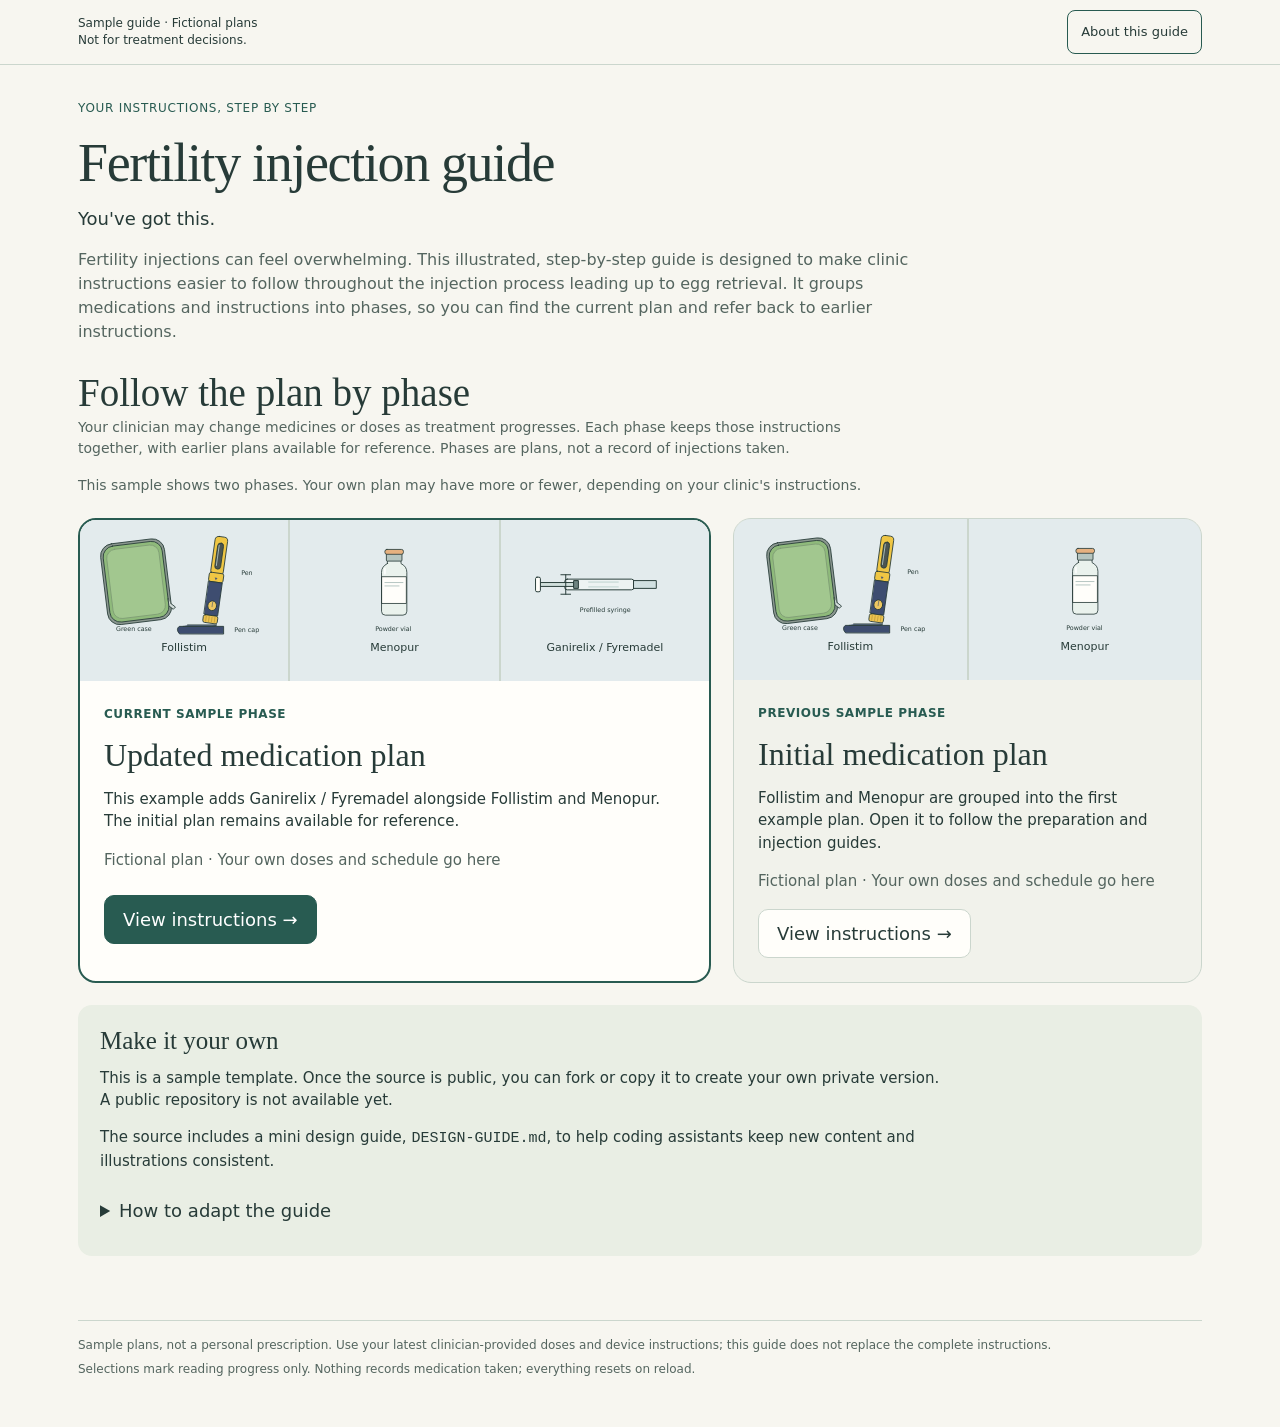
==== commit da6cf0fb: "Clarify homepage context and document design conventions" ====
--- a/index.html
+++ b/index.html
@@ -1,5 +1,5 @@
 <!doctype html>
-<html lang="en"><head><meta charset="utf-8"><meta name="viewport" content="width=device-width,initial-scale=1"><meta name="referrer" content="no-referrer"><meta name="description" content="An illustrated step-by-step fertility injection guide with fictional sample plans."><meta http-equiv="Content-Security-Policy" content="default-src 'none'; script-src 'sha256-10gg0kJjeCzy0RuflQzbjV9B49id3ZgjD//99ob4GTk='; style-src 'unsafe-inline'; img-src data:; connect-src 'none'; frame-src 'none'; object-src 'none'; base-uri 'none'; form-action 'none'"><title>Fertility injection guide · Portfolio demo</title><link rel="icon" type="image/svg+xml" href="data:image/svg+xml,%3Csvg xmlns='http://www.w3.org/2000/svg' viewBox='0 0 64 64'%3E%3Ctext x='32' y='51' text-anchor='middle' font-size='54'%3E%F0%9F%A9%B6%3C/text%3E%3C/svg%3E"><style>
+<html lang="en"><head><meta charset="utf-8"><meta name="viewport" content="width=device-width,initial-scale=1"><meta name="referrer" content="no-referrer"><meta name="description" content="An illustrated step-by-step fertility injection guide with fictional sample plans."><meta http-equiv="Content-Security-Policy" content="default-src 'none'; script-src 'sha256-drSRgtza18564hIoM97UWvTc35koLj0ooMKXti0UiNg='; style-src 'unsafe-inline'; img-src data:; connect-src 'none'; frame-src 'none'; object-src 'none'; base-uri 'none'; form-action 'none'"><title>Fertility injection guide · Portfolio demo</title><link rel="icon" type="image/svg+xml" href="data:image/svg+xml,%3Csvg xmlns='http://www.w3.org/2000/svg' viewBox='0 0 64 64'%3E%3Ctext x='32' y='51' text-anchor='middle' font-size='54'%3E%F0%9F%A9%B6%3C/text%3E%3C/svg%3E"><style>
 :root{color-scheme:light;--paper:#f7f6f0;--ink:#273b38;--muted:#54655f;--teal:#285b51;--line:#cbd6cd;--blue:#e3ebed;--yellow:#edc761;--warn:#f6ead8}*{box-sizing:border-box}html{scroll-padding-top:90px}#step-title,#section-title{scroll-margin-top:90px}body{margin:0;background:var(--paper);color:var(--ink);font:18px/1.5 system-ui,-apple-system,BlinkMacSystemFont,"Segoe UI",sans-serif}button,a,summary{touch-action:manipulation}button{font:inherit;color:inherit;cursor:pointer}a{color:var(--teal);text-underline-offset:4px}button,a,summary{outline-offset:4px}:focus-visible{outline:3px solid #8750a0}button:disabled{cursor:default;opacity:.45}button{border:1px solid var(--line);border-radius:10px;background:#fffefa;min-height:48px;padding:10px 18px}p{margin:0 0 16px}h1,h2,h3{margin:0;font-weight:500}h1{font:400 clamp(32px,4.7vw,54px)/1.12 Georgia,serif;letter-spacing:-.025em;max-width:800px}h2{font:400 clamp(29px,3.2vw,39px)/1.2 Georgia,serif}h3{font-size:22px;line-height:1.3}.small{font-size:14px;color:var(--muted)}.skip{position:fixed;top:8px;left:8px;transform:translateY(-180%);z-index:10;background:white;padding:12px}.skip:focus{transform:none}header{position:sticky;top:0;z-index:4;background:var(--paper);border-bottom:1px solid var(--line)}.bar{max-width:1180px;margin:auto;padding:10px 28px;display:flex;align-items:center;gap:12px;justify-content:space-between}.source-date{font-size:12px;line-height:1.4;margin:0}.source-date span{display:block}.tools{display:flex;gap:8px;flex-shrink:0}.tools a,.tools button{font-size:13px;min-height:44px;padding:10px 13px;border:1px solid var(--teal);border-radius:8px;text-decoration:none;display:flex;align-items:center;background:transparent}.tools a{background:var(--teal);color:#fff}main{max-width:1180px;padding:34px 28px 45px;margin:auto}.eyebrow{font-size:12px;letter-spacing:.09em;text-transform:uppercase;margin-bottom:12px;color:var(--muted)}.intro{margin:16px 0 26px;max-width:860px;color:var(--muted);font-size:16px}.tabs{display:flex;gap:8px;border-bottom:1px solid var(--line);padding-bottom:16px;margin-bottom:26px}.tab{display:flex;align-items:center;gap:10px;flex:1;background:transparent;border-color:transparent;text-align:left;font-size:16px}.tab span{border:1px solid var(--line);border-radius:50%;width:27px;height:27px;display:grid;place-items:center;font-size:12px;flex-shrink:0}.tab[aria-selected=true]{background:var(--teal);color:#fff}.tab[aria-selected=true] span{border-color:#a7c4b5}.section-top{display:flex;justify-content:space-between;gap:16px;align-items:start;margin-bottom:18px}.section-top p{margin:7px 0 0}.selected-count{font-size:13px;white-space:nowrap;background:#e6eee4;border-radius:30px;padding:6px 12px;margin-top:6px}.supply-grid{display:grid;grid-template-columns:repeat(4,minmax(0,1fr));gap:12px}.supply{display:flex;flex-direction:column;padding:0;text-align:left;position:relative;overflow:hidden;border:2px solid #d5ded5;border-radius:14px;background:#fffefa}.supply[aria-pressed=true]{border-color:var(--teal);box-shadow:inset 0 0 0 2px var(--teal)}.supply[aria-pressed=true] .tick{background:var(--teal);color:white;border-color:var(--teal)}.tick{position:absolute;right:11px;top:11px;width:27px;height:27px;border:1.5px solid #8b9b93;border-radius:50%;display:grid;place-items:center;color:transparent;background:#fffefa;font-size:15px}.supply .art{width:100%;background:var(--blue);padding:13px 7px 0}.art svg{display:block;width:100%;height:155px;stroke:var(--ink);stroke-width:1.7;stroke-linejoin:round;stroke-linecap:round}.art svg text{stroke:none;fill:var(--ink);font:12px system-ui,sans-serif}.supply-label{display:flex;align-items:center;justify-content:center;flex:1;width:100%;min-height:72px;padding:12px 15px;text-align:center;font-size:16px;font-weight:600}.supply-origin{display:block;padding:0 15px 14px;font-size:12px;font-weight:400;color:var(--muted)}.supply-text{min-height:120px;display:grid;align-content:center;padding:20px;background:#e9eee4}.supply-text strong{font:400 36px Georgia,serif}.support-supplies{display:flex;gap:12px;flex-wrap:wrap;margin-top:14px}.support-supplies button{font-size:14px;background:transparent}.support-supplies button[aria-pressed=true]{border:2px solid var(--teal);background:#e6eee4}.plan{background:#e7eee5;padding:15px 18px;border-radius:12px;margin-bottom:20px;display:flex;justify-content:space-between;gap:18px;align-items:center}.plan strong{display:block;font-size:20px}.plan p{margin:0;font-size:14px;color:var(--muted)}.progress-row{display:flex;justify-content:space-between;gap:12px;align-items:center;font-size:13px;margin-bottom:10px}.progress-row p{margin:0}.progress-track{height:5px;background:#dce4db;border-radius:5px;overflow:hidden;margin-bottom:20px}.progress-fill{height:100%;background:var(--teal)}.step-card{display:grid;grid-template-columns:34% 1fr;background:#fffefa;border:1px solid var(--line);border-radius:18px;overflow:hidden;min-height:315px}.step-figure{background:var(--blue);padding:25px 18px;display:flex;justify-content:center;flex-direction:column}.step-figure svg{height:220px}.step-figure figcaption{font-size:12px;color:var(--muted);margin-top:15px;text-align:center}.step-copy{padding:32px 36px}.step-copy h3{font:400 31px/1.2 Georgia,serif;margin-bottom:18px}.step-copy p{font-size:18px}.step-copy blockquote{font-size:21px;line-height:1.5;margin:15px 0;padding-left:18px;border-left:3px solid #b7c9be}.step-copy .small{font-size:14px}.step-copy ul{padding-left:22px;margin:12px 0}.step-copy li{margin:7px 0}.step-copy .gap{background:var(--warn);border-radius:8px;padding:13px 15px;font-size:15px}.source-detail{border-top:1px solid var(--line);margin-top:24px;font-size:14px}.source-detail summary{min-height:46px;cursor:pointer;padding:12px 0;color:var(--teal)}.source-detail p{font-size:14px}.video-warning{padding:13px 15px;background:var(--warn);border-radius:8px}.video-warning p{font-size:14px;margin-bottom:10px}.video-warning a,.source-detail>a,.source-detail a{display:inline-flex;align-items:center;min-height:44px}.nav-row{display:flex;justify-content:space-between;align-items:center;gap:12px;margin-top:22px}.primary{background:var(--teal);border-color:var(--teal);color:white;min-width:158px}.read-check{display:flex;gap:10px;align-items:center;font-size:14px;min-height:44px;cursor:pointer}.read-check input{width:21px;height:21px;accent-color:var(--teal)}.encouragement{height:28px;margin:16px 0 0;text-align:center;font-size:15px;color:var(--teal)}footer{margin-top:20px;border-top:1px solid var(--line);padding-top:15px;font-size:12px;color:var(--muted)}footer p{margin:0 0 6px}.reset{border:0;background:transparent;padding:8px 0;min-height:44px;font-size:13px;text-decoration:underline}.sr-only{position:absolute;width:1px;height:1px;padding:0;margin:-1px;overflow:hidden;clip:rect(0,0,0,0);white-space:nowrap;border:0}dialog{color:var(--ink);background:var(--paper);width:min(720px,calc(100% - 24px));max-height:85vh;padding:0;border:1px solid var(--line);border-radius:16px}dialog::backdrop{background:#263c38a8}.dialog-header{position:sticky;top:0;background:var(--paper);padding:15px 22px;border-bottom:1px solid var(--line);display:flex;justify-content:space-between;align-items:center;gap:20px}.dialog-header h2{font-size:27px}.dialog-content{padding:22px;font-size:16px}.dialog-content h3{font-size:20px;margin:24px 0 12px}.dialog-content blockquote{font-size:16px;margin:12px 0 24px;padding-left:16px;border-left:3px solid #a8c1b4}.dialog-content a{display:inline-block;min-height:44px;padding:10px 0}.dialog-content li{margin:9px 0}.confetti{position:fixed;inset:0;pointer-events:none;z-index:5;overflow:hidden}.confetti i{position:absolute;top:40%;width:7px;height:11px;background:var(--yellow);animation:fall 1.10s ease-out forwards;opacity:0}@keyframes fall{0%{transform:translateY(0) rotate(0deg);opacity:.8}100%{transform:translateY(210px) rotate(190deg);opacity:0}}[hidden]{display:none!important}
 @media(max-width:850px){.supply-grid{grid-template-columns:repeat(3,minmax(0,1fr))}.step-card{grid-template-columns:29% 1fr}.step-copy{padding:26px}.step-figure{padding:16px 10px}.step-figure svg{height:170px}.tab{padding:10px;font-size:14px}}
 @media(max-width:600px){body{font-size:17px}.bar{padding:9px 14px;gap:8px}.source-date{font-size:10px;max-width:175px}.source-date .latest{display:none}.tools{gap:5px}.tools a,.tools button{padding:8px;font-size:11px}main{padding:24px 16px 30px}.intro{font-size:14px;margin:13px 0 20px}.tabs{gap:4px;margin-bottom:22px}.tab{padding:9px 5px;gap:5px;font-size:12px;justify-content:center}.tab span{width:22px;height:22px;font-size:11px}.supply-grid{grid-template-columns:repeat(2,minmax(0,1fr));gap:10px}.supply-label{min-height:66px;padding:12px;font-size:14px}.supply-origin{padding:0 12px 12px;font-size:11px}.supply .art{padding:17px 2px 0}.art svg{height:120px}.tick{width:23px;height:23px;right:8px;top:8px}.section-top{display:block}.selected-count{display:inline-block;margin-top:12px}.plan{display:block;padding:13px 16px}.plan strong{font-size:18px}.plan p{font-size:12px;margin-top:4px}.step-card{display:flex;flex-direction:column}.step-figure{padding:8px 14px;display:block;margin:0}.step-figure svg{height:115px;max-width:260px;margin:auto}.step-figure figcaption{font-size:10px;margin:3px 0}.step-copy{padding:23px}.step-copy h3{font-size:27px}.step-copy p{font-size:17px}.step-copy blockquote{font-size:19px}.nav-row{flex-wrap:wrap}.read-check{order:-1;width:100%;font-size:13px;margin-bottom:3px}.primary{min-width:145px}.confetti i{width:4px}.dialog-header{padding:12px 16px}.dialog-content{padding:18px}.dialog-header h2{font-size:24px}}
@@ -38,12 +38,12 @@
 function resetMemory(){section=0;transition=false;positions=[0,0,0,0];selected.clear();read.clear();cheerIndex=0;}
 function openPhase(id){phase=demo.phases.find(p=>p.id===id);resetMemory();render(true);}
 function goHome(){phase=null;resetMemory();render(true);}
-function renderHome(){panel.innerHTML=`<h2 id="section-title" tabindex="-1">Follow the plan by phase</h2><p class="phase-home-note">Your clinician may change medicines or doses as treatment progresses. Each phase keeps those instructions together, with earlier plans available for reference. Phases are plans, not a record of injections taken.</p><div class="phase-grid">${[...demo.phases].reverse().map((p,i)=>`<article class="phase-card ${i===0?'current':'previous'}"><div class="phase-art-grid">${p.medications.map(k=>`<figure class="art">${picture(demo.medications[k].art)}<figcaption>${escapeHTML(demo.medications[k].label)}</figcaption></figure>`).join('')}</div><div class="phase-card-copy"><span class="phase-status">${escapeHTML(p.status)}</span><h3>${escapeHTML(p.title)}</h3><p>${escapeHTML(p.description)}</p><p class="small">Fictional plan · Your own doses and schedule go here</p><button class="${i===0?'primary':''}" data-phase="${p.id}" aria-label="View instructions for ${escapeHTML(p.title)}">View instructions →</button></div></article>`).join('')}</div><section class="planning-note make-own" aria-labelledby="make-own-title"><h3 id="make-own-title">Make it your own</h3><p>This is a sample template. Once the source is public, you can fork or copy it to create your own private version. A public repository is not available yet.</p><details><summary>How to adapt the guide</summary><ol><li>Replace the example plan with your clinic's medicines, devices, prescribed doses, times and phase changes.</li><li>Use ChatGPT/Codex or Claude to help adapt the content and illustrations, then check each step against your clinician-provided materials.</li><li>Keep your personalized version private. Never commit medical records or personal treatment details to public GitHub. A public fork is not private storage.</li></ol></details></section>`;panel.querySelectorAll('[data-phase]').forEach(b=>b.addEventListener('click',()=>openPhase(b.dataset.phase)));}
+function renderHome(){panel.innerHTML=`<h2 id="section-title" tabindex="-1">Follow the plan by phase</h2><p class="phase-home-note">Your clinician may change medicines or doses as treatment progresses. Each phase keeps those instructions together, with earlier plans available for reference. Phases are plans, not a record of injections taken.</p><p class="phase-home-note">This sample shows two phases. Your own plan may have more or fewer, depending on your clinic's instructions.</p><div class="phase-grid">${[...demo.phases].reverse().map((p,i)=>`<article class="phase-card ${i===0?'current':'previous'}"><div class="phase-art-grid">${p.medications.map(k=>`<figure class="art">${picture(demo.medications[k].art)}<figcaption>${escapeHTML(demo.medications[k].label)}</figcaption></figure>`).join('')}</div><div class="phase-card-copy"><span class="phase-status">${escapeHTML(p.status)}</span><h3>${escapeHTML(p.title)}</h3><p>${escapeHTML(p.description)}</p><p class="small">Fictional plan · Your own doses and schedule go here</p><button class="${i===0?'primary':''}" data-phase="${p.id}" aria-label="View instructions for ${escapeHTML(p.title)}">View instructions →</button></div></article>`).join('')}</div><section class="planning-note make-own" aria-labelledby="make-own-title"><h3 id="make-own-title">Make it your own</h3><p>This is a sample template. Once the source is public, you can fork or copy it to create your own private version. A public repository is not available yet.</p><p>The source includes a mini design guide, <code>DESIGN-GUIDE.md</code>, to help coding assistants keep new content and illustrations consistent.</p><details><summary>How to adapt the guide</summary><ol><li>Use your clinic's instructions and video links with ChatGPT/Codex or Claude to adapt medicines, devices, doses, times and phase changes. Only share materials you have permission to use; link to videos rather than republishing them.</li><li>Clear medication and equipment photos can help match the illustrations. Crop or cover names, prescription labels, barcodes, IDs and other personal details before sharing photos.</li><li>Check each step and illustration against your clinician-provided materials. Keep your personalized version private. Never commit medical records or personal treatment details to public GitHub. A public fork is not private storage.</li></ol></details></section>`;panel.querySelectorAll('[data-phase]').forEach(b=>b.addEventListener('click',()=>openPhase(b.dataset.phase)));}
 function render(focus=false){
  clearTimeout(timer);$('#confetti').replaceChildren();$('#encouragement').textContent='';
  const tabs=$('.tabs'),context=$('#phase-context'),position=$('#medication-position');
  tabs.hidden=!phase;context.hidden=!phase;$('#all-phases').hidden=!phase;$('.nav-row').hidden=!phase;$('#reset').hidden=!phase;position.hidden=!phase||section===0;
- $('#phase-intro').textContent=phase?'Follow the supplies and medication steps for this sample phase.':'An illustrated step-by-step guide to make fertility injection instructions easier to follow.';
+ $('#phase-intro').textContent=phase?'Follow the supplies and medication steps for this sample phase.':"Fertility injections can feel overwhelming. This illustrated, step-by-step guide is designed to make clinic instructions easier to follow throughout the injection process leading up to egg retrieval. It groups medications and instructions into phases, so you can find the current plan and refer back to earlier instructions.";
  if(!phase){tabs.replaceChildren();position.replaceChildren();panel.removeAttribute('role');panel.removeAttribute('aria-labelledby');renderHome();}
  else{
   context.innerHTML=`<h2>${escapeHTML(phase.title)}</h2><p>Fictional phase · [Effective dates] · Not a treatment plan</p>`;
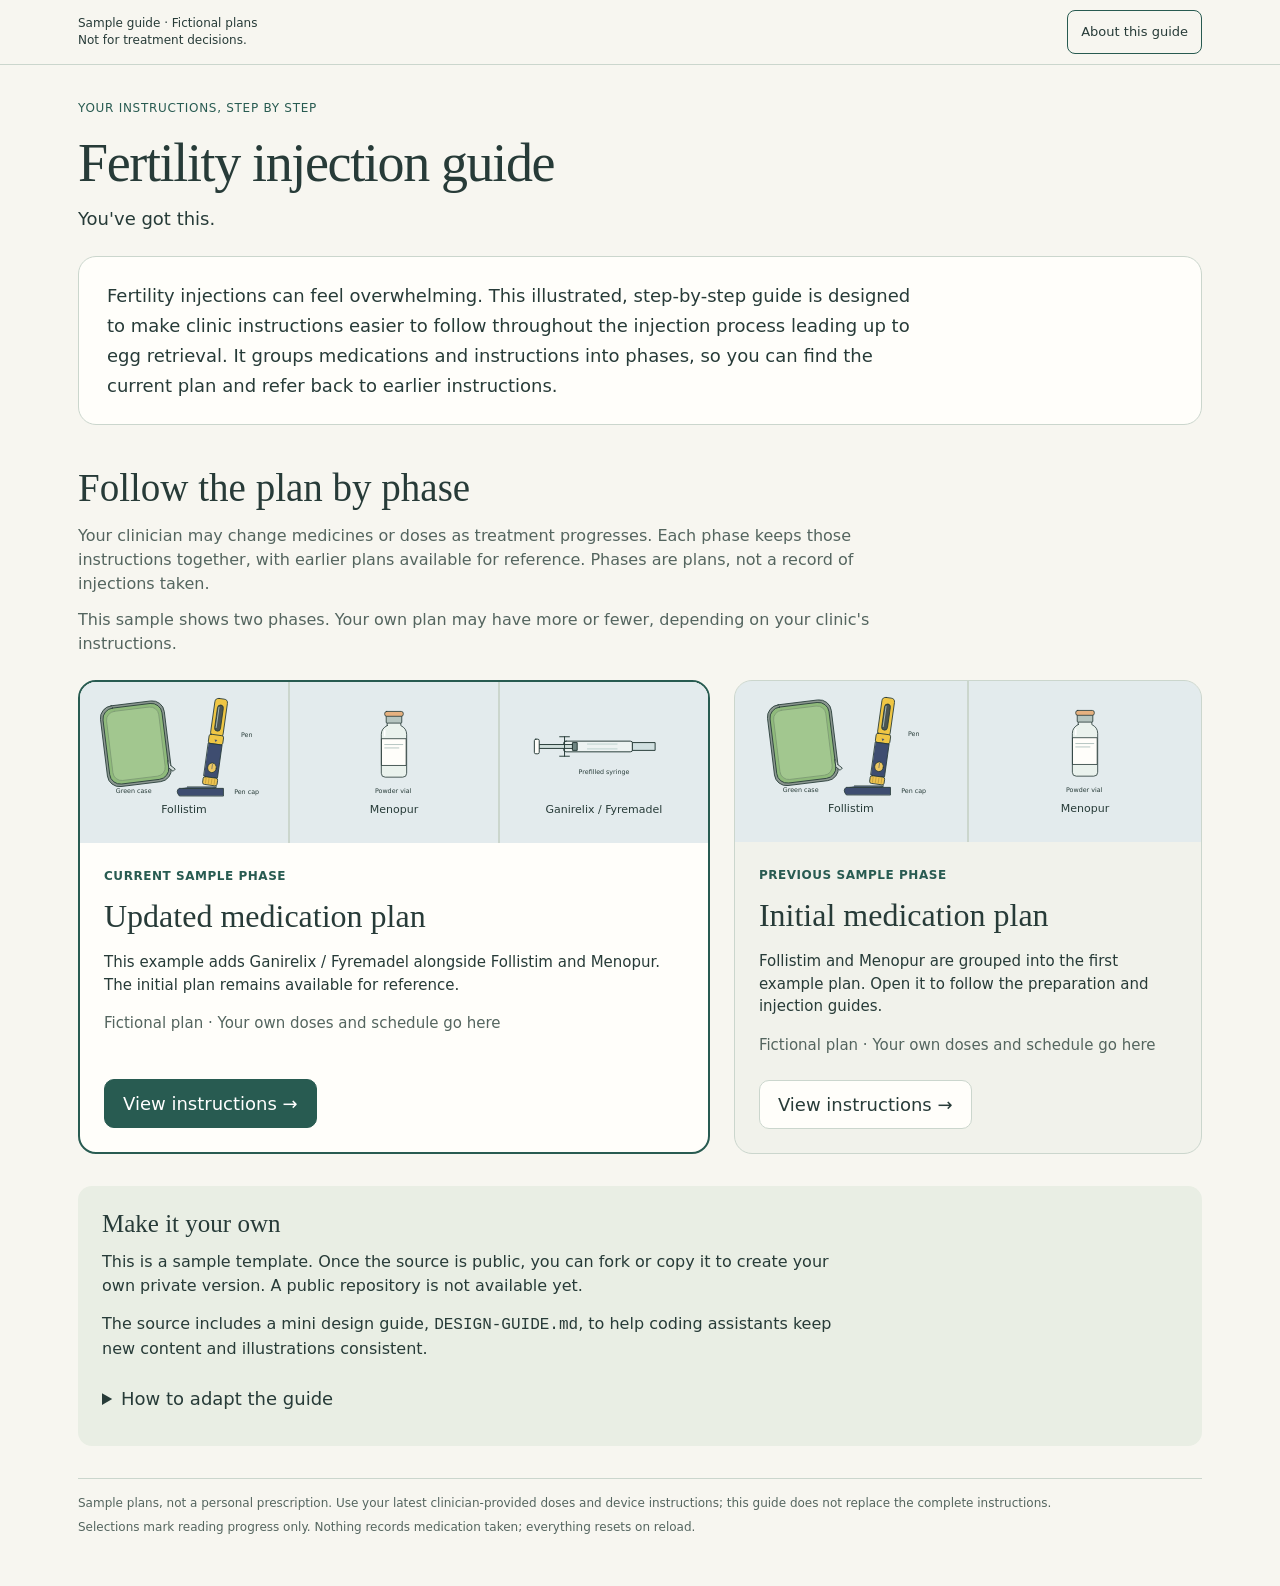
==== commit 354d3724: "Polish reading panel and spacing with Impeccable" ====
--- a/index.html
+++ b/index.html
@@ -1,22 +1,34 @@
 <!doctype html>
-<html lang="en"><head><meta charset="utf-8"><meta name="viewport" content="width=device-width,initial-scale=1"><meta name="referrer" content="no-referrer"><meta name="description" content="An illustrated step-by-step fertility injection guide with fictional sample plans."><meta http-equiv="Content-Security-Policy" content="default-src 'none'; script-src 'sha256-drSRgtza18564hIoM97UWvTc35koLj0ooMKXti0UiNg='; style-src 'unsafe-inline'; img-src data:; connect-src 'none'; frame-src 'none'; object-src 'none'; base-uri 'none'; form-action 'none'"><title>Fertility injection guide · Portfolio demo</title><link rel="icon" type="image/svg+xml" href="data:image/svg+xml,%3Csvg xmlns='http://www.w3.org/2000/svg' viewBox='0 0 64 64'%3E%3Ctext x='32' y='51' text-anchor='middle' font-size='54'%3E%F0%9F%A9%B6%3C/text%3E%3C/svg%3E"><style>
-:root{color-scheme:light;--paper:#f7f6f0;--ink:#273b38;--muted:#54655f;--teal:#285b51;--line:#cbd6cd;--blue:#e3ebed;--yellow:#edc761;--warn:#f6ead8}*{box-sizing:border-box}html{scroll-padding-top:90px}#step-title,#section-title{scroll-margin-top:90px}body{margin:0;background:var(--paper);color:var(--ink);font:18px/1.5 system-ui,-apple-system,BlinkMacSystemFont,"Segoe UI",sans-serif}button,a,summary{touch-action:manipulation}button{font:inherit;color:inherit;cursor:pointer}a{color:var(--teal);text-underline-offset:4px}button,a,summary{outline-offset:4px}:focus-visible{outline:3px solid #8750a0}button:disabled{cursor:default;opacity:.45}button{border:1px solid var(--line);border-radius:10px;background:#fffefa;min-height:48px;padding:10px 18px}p{margin:0 0 16px}h1,h2,h3{margin:0;font-weight:500}h1{font:400 clamp(32px,4.7vw,54px)/1.12 Georgia,serif;letter-spacing:-.025em;max-width:800px}h2{font:400 clamp(29px,3.2vw,39px)/1.2 Georgia,serif}h3{font-size:22px;line-height:1.3}.small{font-size:14px;color:var(--muted)}.skip{position:fixed;top:8px;left:8px;transform:translateY(-180%);z-index:10;background:white;padding:12px}.skip:focus{transform:none}header{position:sticky;top:0;z-index:4;background:var(--paper);border-bottom:1px solid var(--line)}.bar{max-width:1180px;margin:auto;padding:10px 28px;display:flex;align-items:center;gap:12px;justify-content:space-between}.source-date{font-size:12px;line-height:1.4;margin:0}.source-date span{display:block}.tools{display:flex;gap:8px;flex-shrink:0}.tools a,.tools button{font-size:13px;min-height:44px;padding:10px 13px;border:1px solid var(--teal);border-radius:8px;text-decoration:none;display:flex;align-items:center;background:transparent}.tools a{background:var(--teal);color:#fff}main{max-width:1180px;padding:34px 28px 45px;margin:auto}.eyebrow{font-size:12px;letter-spacing:.09em;text-transform:uppercase;margin-bottom:12px;color:var(--muted)}.intro{margin:16px 0 26px;max-width:860px;color:var(--muted);font-size:16px}.tabs{display:flex;gap:8px;border-bottom:1px solid var(--line);padding-bottom:16px;margin-bottom:26px}.tab{display:flex;align-items:center;gap:10px;flex:1;background:transparent;border-color:transparent;text-align:left;font-size:16px}.tab span{border:1px solid var(--line);border-radius:50%;width:27px;height:27px;display:grid;place-items:center;font-size:12px;flex-shrink:0}.tab[aria-selected=true]{background:var(--teal);color:#fff}.tab[aria-selected=true] span{border-color:#a7c4b5}.section-top{display:flex;justify-content:space-between;gap:16px;align-items:start;margin-bottom:18px}.section-top p{margin:7px 0 0}.selected-count{font-size:13px;white-space:nowrap;background:#e6eee4;border-radius:30px;padding:6px 12px;margin-top:6px}.supply-grid{display:grid;grid-template-columns:repeat(4,minmax(0,1fr));gap:12px}.supply{display:flex;flex-direction:column;padding:0;text-align:left;position:relative;overflow:hidden;border:2px solid #d5ded5;border-radius:14px;background:#fffefa}.supply[aria-pressed=true]{border-color:var(--teal);box-shadow:inset 0 0 0 2px var(--teal)}.supply[aria-pressed=true] .tick{background:var(--teal);color:white;border-color:var(--teal)}.tick{position:absolute;right:11px;top:11px;width:27px;height:27px;border:1.5px solid #8b9b93;border-radius:50%;display:grid;place-items:center;color:transparent;background:#fffefa;font-size:15px}.supply .art{width:100%;background:var(--blue);padding:13px 7px 0}.art svg{display:block;width:100%;height:155px;stroke:var(--ink);stroke-width:1.7;stroke-linejoin:round;stroke-linecap:round}.art svg text{stroke:none;fill:var(--ink);font:12px system-ui,sans-serif}.supply-label{display:flex;align-items:center;justify-content:center;flex:1;width:100%;min-height:72px;padding:12px 15px;text-align:center;font-size:16px;font-weight:600}.supply-origin{display:block;padding:0 15px 14px;font-size:12px;font-weight:400;color:var(--muted)}.supply-text{min-height:120px;display:grid;align-content:center;padding:20px;background:#e9eee4}.supply-text strong{font:400 36px Georgia,serif}.support-supplies{display:flex;gap:12px;flex-wrap:wrap;margin-top:14px}.support-supplies button{font-size:14px;background:transparent}.support-supplies button[aria-pressed=true]{border:2px solid var(--teal);background:#e6eee4}.plan{background:#e7eee5;padding:15px 18px;border-radius:12px;margin-bottom:20px;display:flex;justify-content:space-between;gap:18px;align-items:center}.plan strong{display:block;font-size:20px}.plan p{margin:0;font-size:14px;color:var(--muted)}.progress-row{display:flex;justify-content:space-between;gap:12px;align-items:center;font-size:13px;margin-bottom:10px}.progress-row p{margin:0}.progress-track{height:5px;background:#dce4db;border-radius:5px;overflow:hidden;margin-bottom:20px}.progress-fill{height:100%;background:var(--teal)}.step-card{display:grid;grid-template-columns:34% 1fr;background:#fffefa;border:1px solid var(--line);border-radius:18px;overflow:hidden;min-height:315px}.step-figure{background:var(--blue);padding:25px 18px;display:flex;justify-content:center;flex-direction:column}.step-figure svg{height:220px}.step-figure figcaption{font-size:12px;color:var(--muted);margin-top:15px;text-align:center}.step-copy{padding:32px 36px}.step-copy h3{font:400 31px/1.2 Georgia,serif;margin-bottom:18px}.step-copy p{font-size:18px}.step-copy blockquote{font-size:21px;line-height:1.5;margin:15px 0;padding-left:18px;border-left:3px solid #b7c9be}.step-copy .small{font-size:14px}.step-copy ul{padding-left:22px;margin:12px 0}.step-copy li{margin:7px 0}.step-copy .gap{background:var(--warn);border-radius:8px;padding:13px 15px;font-size:15px}.source-detail{border-top:1px solid var(--line);margin-top:24px;font-size:14px}.source-detail summary{min-height:46px;cursor:pointer;padding:12px 0;color:var(--teal)}.source-detail p{font-size:14px}.video-warning{padding:13px 15px;background:var(--warn);border-radius:8px}.video-warning p{font-size:14px;margin-bottom:10px}.video-warning a,.source-detail>a,.source-detail a{display:inline-flex;align-items:center;min-height:44px}.nav-row{display:flex;justify-content:space-between;align-items:center;gap:12px;margin-top:22px}.primary{background:var(--teal);border-color:var(--teal);color:white;min-width:158px}.read-check{display:flex;gap:10px;align-items:center;font-size:14px;min-height:44px;cursor:pointer}.read-check input{width:21px;height:21px;accent-color:var(--teal)}.encouragement{height:28px;margin:16px 0 0;text-align:center;font-size:15px;color:var(--teal)}footer{margin-top:20px;border-top:1px solid var(--line);padding-top:15px;font-size:12px;color:var(--muted)}footer p{margin:0 0 6px}.reset{border:0;background:transparent;padding:8px 0;min-height:44px;font-size:13px;text-decoration:underline}.sr-only{position:absolute;width:1px;height:1px;padding:0;margin:-1px;overflow:hidden;clip:rect(0,0,0,0);white-space:nowrap;border:0}dialog{color:var(--ink);background:var(--paper);width:min(720px,calc(100% - 24px));max-height:85vh;padding:0;border:1px solid var(--line);border-radius:16px}dialog::backdrop{background:#263c38a8}.dialog-header{position:sticky;top:0;background:var(--paper);padding:15px 22px;border-bottom:1px solid var(--line);display:flex;justify-content:space-between;align-items:center;gap:20px}.dialog-header h2{font-size:27px}.dialog-content{padding:22px;font-size:16px}.dialog-content h3{font-size:20px;margin:24px 0 12px}.dialog-content blockquote{font-size:16px;margin:12px 0 24px;padding-left:16px;border-left:3px solid #a8c1b4}.dialog-content a{display:inline-block;min-height:44px;padding:10px 0}.dialog-content li{margin:9px 0}.confetti{position:fixed;inset:0;pointer-events:none;z-index:5;overflow:hidden}.confetti i{position:absolute;top:40%;width:7px;height:11px;background:var(--yellow);animation:fall 1.10s ease-out forwards;opacity:0}@keyframes fall{0%{transform:translateY(0) rotate(0deg);opacity:.8}100%{transform:translateY(210px) rotate(190deg);opacity:0}}[hidden]{display:none!important}
+<html lang="en"><head><meta charset="utf-8"><meta name="viewport" content="width=device-width,initial-scale=1"><meta name="referrer" content="no-referrer"><meta name="description" content="An illustrated step-by-step fertility injection guide with fictional sample plans."><meta http-equiv="Content-Security-Policy" content="default-src 'none'; script-src 'sha256-WV1aNnPFrlG8SSgwUaGF9Z/RqsYMaWL+28csEadQcEc='; style-src 'unsafe-inline'; img-src data:; connect-src 'none'; frame-src 'none'; object-src 'none'; base-uri 'none'; form-action 'none'"><title>Fertility injection guide · Portfolio demo</title><link rel="icon" type="image/svg+xml" href="data:image/svg+xml,%3Csvg xmlns='http://www.w3.org/2000/svg' viewBox='0 0 64 64'%3E%3Ctext x='32' y='51' text-anchor='middle' font-size='54'%3E%F0%9F%A9%B6%3C/text%3E%3C/svg%3E"><style>
+:root{color-scheme:light;--paper:#f7f6f0;--surface:#fffefa;--ink:#273b38;--muted:#54655f;--teal:#285b51;--line:#cbd6cd;--blue:#e3ebed;--yellow:#edc761;--warn:#f6ead8}*{box-sizing:border-box}html{scroll-padding-top:90px}#step-title,#section-title{scroll-margin-top:90px}body{margin:0;background:var(--paper);color:var(--ink);font:18px/1.5 system-ui,-apple-system,BlinkMacSystemFont,"Segoe UI",sans-serif}button,a,summary{touch-action:manipulation}button{font:inherit;color:inherit;cursor:pointer}a{color:var(--teal);text-underline-offset:4px}button,a,summary{outline-offset:4px}:focus-visible{outline:3px solid #8750a0}button:disabled{cursor:default;opacity:.45}button{border:1px solid var(--line);border-radius:10px;background:var(--surface);min-height:48px;padding:10px 18px}p{margin:0 0 16px}h1,h2,h3{margin:0;font-weight:500}h1{font:400 clamp(32px,4.7vw,54px)/1.12 Georgia,serif;letter-spacing:-.025em;max-width:800px}h2{font:400 clamp(29px,3.2vw,39px)/1.2 Georgia,serif}h3{font-size:22px;line-height:1.3}.small{font-size:14px;color:var(--muted)}.skip{position:fixed;top:8px;left:8px;transform:translateY(-180%);z-index:10;background:white;padding:12px}.skip:focus{transform:none}header{position:sticky;top:0;z-index:4;background:var(--paper);border-bottom:1px solid var(--line)}.bar{max-width:1180px;margin:auto;padding:10px 28px;display:flex;align-items:center;gap:12px;justify-content:space-between}.source-date{font-size:12px;line-height:1.4;margin:0}.source-date span{display:block}.tools{display:flex;gap:8px;flex-shrink:0}.tools a,.tools button{font-size:13px;min-height:44px;padding:10px 13px;border:1px solid var(--teal);border-radius:8px;text-decoration:none;display:flex;align-items:center;background:transparent}.tools a{background:var(--teal);color:#fff}main{max-width:1180px;padding:34px 28px 45px;margin:auto}.eyebrow{font-size:12px;letter-spacing:.09em;text-transform:uppercase;margin-bottom:12px;color:var(--muted)}.intro{margin:16px 0 26px;max-width:860px;color:var(--muted);font-size:16px}.tabs{display:flex;gap:8px;border-bottom:1px solid var(--line);padding-bottom:16px;margin-bottom:26px}.tab{display:flex;align-items:center;gap:10px;flex:1;background:transparent;border-color:transparent;text-align:left;font-size:16px}.tab span{border:1px solid var(--line);border-radius:50%;width:27px;height:27px;display:grid;place-items:center;font-size:12px;flex-shrink:0}.tab[aria-selected=true]{background:var(--teal);color:#fff}.tab[aria-selected=true] span{border-color:#a7c4b5}.section-top{display:flex;justify-content:space-between;gap:16px;align-items:start;margin-bottom:18px}.section-top p{margin:7px 0 0}.selected-count{font-size:13px;white-space:nowrap;background:#e6eee4;border-radius:30px;padding:6px 12px;margin-top:6px}.supply-grid{display:grid;grid-template-columns:repeat(4,minmax(0,1fr));gap:12px}.supply{display:flex;flex-direction:column;padding:0;text-align:left;position:relative;overflow:hidden;border:2px solid #d5ded5;border-radius:14px;background:var(--surface)}.supply[aria-pressed=true]{border-color:var(--teal);box-shadow:inset 0 0 0 2px var(--teal)}.supply[aria-pressed=true] .tick{background:var(--teal);color:white;border-color:var(--teal)}.tick{position:absolute;right:11px;top:11px;width:27px;height:27px;border:1.5px solid #8b9b93;border-radius:50%;display:grid;place-items:center;color:transparent;background:var(--surface);font-size:15px}.supply .art{width:100%;background:var(--blue);padding:13px 7px 0}.art svg{display:block;width:100%;height:155px;stroke:var(--ink);stroke-width:1.7;stroke-linejoin:round;stroke-linecap:round}.art svg text{stroke:none;fill:var(--ink);font:12px system-ui,sans-serif}.supply-label{display:flex;align-items:center;justify-content:center;flex:1;width:100%;min-height:72px;padding:12px 15px;text-align:center;font-size:16px;font-weight:600}.supply-origin{display:block;padding:0 15px 14px;font-size:12px;font-weight:400;color:var(--muted)}.supply-text{min-height:120px;display:grid;align-content:center;padding:20px;background:#e9eee4}.supply-text strong{font:400 36px Georgia,serif}.support-supplies{display:flex;gap:12px;flex-wrap:wrap;margin-top:14px}.support-supplies button{font-size:14px;background:transparent}.support-supplies button[aria-pressed=true]{border:2px solid var(--teal);background:#e6eee4}.plan{background:#e7eee5;padding:15px 18px;border-radius:12px;margin-bottom:20px;display:flex;justify-content:space-between;gap:18px;align-items:center}.plan strong{display:block;font-size:20px}.plan p{margin:0;font-size:14px;color:var(--muted)}.progress-row{display:flex;justify-content:space-between;gap:12px;align-items:center;font-size:13px;margin-bottom:10px}.progress-row p{margin:0}.progress-track{height:5px;background:#dce4db;border-radius:5px;overflow:hidden;margin-bottom:20px}.progress-fill{height:100%;background:var(--teal)}.step-card{display:grid;grid-template-columns:34% 1fr;background:var(--surface);border:1px solid var(--line);border-radius:18px;overflow:hidden;min-height:315px}.step-figure{background:var(--blue);padding:25px 18px;display:flex;justify-content:center;flex-direction:column}.step-figure svg{height:220px}.step-figure figcaption{font-size:12px;color:var(--muted);margin-top:15px;text-align:center}.step-copy{padding:32px}.step-copy h3{font:400 31px/1.2 Georgia,serif;margin-bottom:18px}.step-copy p{font-size:18px}.step-copy blockquote{font-size:21px;line-height:1.5;margin:15px 0;padding-left:18px;border-left:3px solid #b7c9be}.step-copy .small{font-size:14px}.step-copy ul{padding-left:22px;margin:12px 0}.step-copy li{margin:7px 0}.step-copy .gap{background:var(--warn);border-radius:8px;padding:13px 15px;font-size:15px}.source-detail{border-top:1px solid var(--line);margin-top:24px;font-size:14px}.source-detail summary{min-height:46px;cursor:pointer;padding:12px 0;color:var(--teal)}.source-detail p{font-size:14px}.video-warning{padding:13px 15px;background:var(--warn);border-radius:8px}.video-warning p{font-size:14px;margin-bottom:10px}.video-warning a,.source-detail>a,.source-detail a{display:inline-flex;align-items:center;min-height:44px}.nav-row{display:flex;justify-content:space-between;align-items:center;gap:12px;margin-top:24px}.primary{background:var(--teal);border-color:var(--teal);color:white;min-width:158px}.read-check{display:flex;gap:10px;align-items:center;font-size:14px;min-height:44px;cursor:pointer}.read-check input{width:21px;height:21px;accent-color:var(--teal)}.encouragement{height:28px;margin:16px 0 0;text-align:center;font-size:15px;color:var(--teal)}footer{margin-top:32px;border-top:1px solid var(--line);padding-top:15px;font-size:12px;color:var(--muted)}footer p{margin:0 0 6px}.reset{border:0;background:transparent;padding:8px 0;min-height:44px;font-size:13px;text-decoration:underline}.sr-only{position:absolute;width:1px;height:1px;padding:0;margin:-1px;overflow:hidden;clip:rect(0,0,0,0);white-space:nowrap;border:0}dialog{color:var(--ink);background:var(--paper);width:min(720px,calc(100% - 24px));max-height:85vh;padding:0;border:1px solid var(--line);border-radius:16px}dialog::backdrop{background:#263c38a8}.dialog-header{position:sticky;top:0;background:var(--paper);padding:15px 22px;border-bottom:1px solid var(--line);display:flex;justify-content:space-between;align-items:center;gap:20px}.dialog-header h2{font-size:27px}.dialog-content{padding:22px;font-size:16px}.dialog-content h3{font-size:20px;margin:24px 0 12px}.dialog-content blockquote{font-size:16px;margin:12px 0 24px;padding-left:16px;border-left:3px solid #a8c1b4}.dialog-content a{display:inline-block;min-height:44px;padding:10px 0}.dialog-content li{margin:9px 0}.confetti{position:fixed;inset:0;pointer-events:none;z-index:5;overflow:hidden}.confetti i{position:absolute;top:40%;width:7px;height:11px;background:var(--yellow);animation:fall 1.10s ease-out forwards;opacity:0}@keyframes fall{0%{transform:translateY(0) rotate(0deg);opacity:.8}100%{transform:translateY(210px) rotate(190deg);opacity:0}}[hidden]{display:none!important}
 @media(max-width:850px){.supply-grid{grid-template-columns:repeat(3,minmax(0,1fr))}.step-card{grid-template-columns:29% 1fr}.step-copy{padding:26px}.step-figure{padding:16px 10px}.step-figure svg{height:170px}.tab{padding:10px;font-size:14px}}
-@media(max-width:600px){body{font-size:17px}.bar{padding:9px 14px;gap:8px}.source-date{font-size:10px;max-width:175px}.source-date .latest{display:none}.tools{gap:5px}.tools a,.tools button{padding:8px;font-size:11px}main{padding:24px 16px 30px}.intro{font-size:14px;margin:13px 0 20px}.tabs{gap:4px;margin-bottom:22px}.tab{padding:9px 5px;gap:5px;font-size:12px;justify-content:center}.tab span{width:22px;height:22px;font-size:11px}.supply-grid{grid-template-columns:repeat(2,minmax(0,1fr));gap:10px}.supply-label{min-height:66px;padding:12px;font-size:14px}.supply-origin{padding:0 12px 12px;font-size:11px}.supply .art{padding:17px 2px 0}.art svg{height:120px}.tick{width:23px;height:23px;right:8px;top:8px}.section-top{display:block}.selected-count{display:inline-block;margin-top:12px}.plan{display:block;padding:13px 16px}.plan strong{font-size:18px}.plan p{font-size:12px;margin-top:4px}.step-card{display:flex;flex-direction:column}.step-figure{padding:8px 14px;display:block;margin:0}.step-figure svg{height:115px;max-width:260px;margin:auto}.step-figure figcaption{font-size:10px;margin:3px 0}.step-copy{padding:23px}.step-copy h3{font-size:27px}.step-copy p{font-size:17px}.step-copy blockquote{font-size:19px}.nav-row{flex-wrap:wrap}.read-check{order:-1;width:100%;font-size:13px;margin-bottom:3px}.primary{min-width:145px}.confetti i{width:4px}.dialog-header{padding:12px 16px}.dialog-content{padding:18px}.dialog-header h2{font-size:24px}}
+@media(max-width:600px){body{font-size:17px}.bar{padding:9px 14px;gap:8px}.source-date{font-size:10px;max-width:175px}.source-date .latest{display:none}.tools{gap:5px}.tools a,.tools button{padding:8px;font-size:11px}main{padding:24px 16px 30px}.intro{font-size:14px;margin:13px 0 20px}.tabs{gap:4px;margin-bottom:22px}.tab{padding:9px 5px;gap:5px;font-size:12px;justify-content:center}.tab span{width:22px;height:22px;font-size:11px}.supply-grid{grid-template-columns:repeat(2,minmax(0,1fr));gap:10px}.supply-label{min-height:66px;padding:12px;font-size:14px}.supply-origin{padding:0 12px 12px;font-size:11px}.supply .art{padding:17px 2px 0}.art svg{height:120px}.tick{width:23px;height:23px;right:8px;top:8px}.section-top{display:block}.selected-count{display:inline-block;margin-top:12px}.plan{display:block;padding:13px 16px}.plan strong{font-size:18px}.plan p{font-size:12px;margin-top:4px}.step-card{display:flex;flex-direction:column}.step-figure{padding:8px 14px;display:block;margin:0}.step-figure svg{height:115px;max-width:260px;margin:auto}.step-figure figcaption{font-size:10px;margin:3px 0}.step-copy{padding:24px}.step-copy h3{font-size:27px}.step-copy p{font-size:17px}.step-copy blockquote{font-size:19px}.nav-row{flex-wrap:wrap}.read-check{order:-1;width:100%;font-size:13px;margin-bottom:3px}.primary{min-width:145px}.confetti i{width:4px}.dialog-header{padding:12px 16px}.dialog-content{padding:18px}.dialog-header h2{font-size:24px}}
 @media(prefers-reduced-motion:reduce){*,*::before,*::after{animation:none!important;scroll-behavior:auto!important}.confetti{display:none!important}}
 .technique-figure{margin:20px 0;background:#eef2ea;border:1px solid var(--line);border-radius:12px;padding:14px}.technique-figure svg{display:block;width:100%;height:auto;max-width:440px;margin:auto}.technique-figure figcaption{font-size:14px;line-height:1.5;color:var(--muted);margin-top:10px}.step-copy .teaching{font-size:15px}.step-copy .source-link{font-size:14px;display:inline-flex;min-height:44px;align-items:center}@media(max-width:600px){.step-copy:has(.technique-figure){padding:20px 16px}.technique-figure{padding:8px}.technique-figure figcaption{font-size:13px}}
 
-.phase-grid{display:grid;grid-template-columns:1.35fr 1fr;gap:22px;margin:22px 0}.phase-card{border:1px solid var(--line);border-radius:18px;overflow:hidden;background:#fffefa;display:flex;flex-direction:column}.phase-card.current{border:2px solid var(--teal)}.phase-card.previous{background:#f1f2eb}.phase-card-copy{padding:24px;display:flex;flex-direction:column;flex:1}.phase-card h3{font:400 32px/1.2 Georgia,serif;margin:13px 0}.phase-status{font-size:12px;letter-spacing:.045em;text-transform:uppercase;color:var(--teal);font-weight:650}.phase-card-copy p{font-size:15px}.phase-card-copy button{align-self:start;margin-top:auto}.phase-art-grid{display:grid;grid-template-columns:repeat(3,minmax(0,1fr));gap:2px;background:var(--line)}.phase-art-grid figure{margin:0;background:var(--blue);padding:8px 4px}.phase-art-grid svg{height:112px}.phase-art-grid figcaption{font-size:11px;text-align:center;min-height:33px;padding:0 4px}.phase-card.previous .phase-art-grid{grid-template-columns:repeat(2,minmax(0,1fr))}.phase-facts{padding-left:20px;font-size:15px;margin:0 0 20px}.phase-facts li{margin:8px 0}.planning-notes{display:grid;grid-template-columns:1fr 1fr;gap:18px}.planning-note{padding:22px;border-radius:14px;background:#e9eee4}.planning-note h3{font:400 25px Georgia,serif;margin-bottom:12px}.planning-note p{font-size:15px;margin:0}.planning-note.readiness{background:var(--warn)}#all-phases{margin:0 0 18px;background:transparent}#phase-context{border-left:3px solid var(--teal);padding:0 0 0 16px;margin-bottom:23px}#phase-context h2{font-size:28px}#phase-context p{font-size:14px;margin:7px 0 0}.boundary-note{background:var(--warn);border-radius:10px;padding:14px 16px;margin:14px 0;font-size:15px}.phase-home-note{font-size:14px;color:var(--muted);max-width:830px}.tabs{flex-wrap:wrap}.tab{min-width:145px}.phase-intro-line{font-size:14px}.step-copy .boundary-note{font-size:15px}@media(max-width:700px){.phase-grid,.planning-notes{grid-template-columns:1fr}.phase-card-copy{padding:22px}.phase-card h3{font-size:30px}.phase-art-grid svg{height:100px}.phase-grid{gap:18px}.tabs{display:grid;grid-template-columns:repeat(2,minmax(0,1fr))}.tab{min-width:0;justify-content:start;font-size:13px;padding:10px}.phase-card.previous .phase-art-grid svg{height:95px}}
+.phase-grid{display:grid;grid-template-columns:1.35fr 1fr;gap:24px;margin:24px 0 32px}.phase-card{border:1px solid var(--line);border-radius:18px;overflow:hidden;background:var(--surface);display:flex;flex-direction:column}.phase-card.current{border:2px solid var(--teal)}.phase-card.previous{background:#f1f2eb}.phase-card-copy{padding:24px;display:flex;flex-direction:column;flex:1}.phase-card h3{font:400 32px/1.2 Georgia,serif;margin:12px 0 16px}.phase-status{font-size:12px;letter-spacing:.045em;text-transform:uppercase;color:var(--teal);font-weight:650}.phase-card-copy p{font-size:15px}.phase-card-copy button{align-self:start;margin-top:auto}.phase-art-grid{display:grid;grid-template-columns:repeat(3,minmax(0,1fr));gap:2px;background:var(--line)}.phase-art-grid figure{margin:0;background:var(--blue);padding:8px 4px}.phase-art-grid svg{height:112px}.phase-art-grid figcaption{font-size:11px;text-align:center;min-height:33px;padding:0 4px}.phase-card.previous .phase-art-grid{grid-template-columns:repeat(2,minmax(0,1fr))}.phase-facts{padding-left:20px;font-size:15px;margin:0 0 20px}.phase-facts li{margin:8px 0}.planning-notes{display:grid;grid-template-columns:1fr 1fr;gap:18px}.planning-note{padding:22px;border-radius:14px;background:#e9eee4}.planning-note h3{font:400 25px Georgia,serif;margin-bottom:12px}.planning-note p{font-size:15px;margin:0}.planning-note.readiness{background:var(--warn)}#all-phases{margin:0 0 18px;background:transparent}#phase-context{border-left:3px solid var(--teal);padding:0 0 0 16px;margin-bottom:23px}#phase-context h2{font-size:28px}#phase-context p{font-size:14px;margin:7px 0 0}.boundary-note{background:var(--warn);border-radius:10px;padding:14px 16px;margin:14px 0;font-size:15px}.phase-home-note{font-size:16px;color:var(--muted);max-width:830px}.tabs{flex-wrap:wrap}.tab{min-width:145px}.phase-intro-line{font-size:14px}.step-copy .boundary-note{font-size:15px}@media(max-width:700px){.phase-grid,.planning-notes{grid-template-columns:1fr}.phase-card-copy{padding:20px}.phase-card h3{font-size:30px}.phase-art-grid svg{height:100px}.phase-grid{gap:18px}.tabs{display:grid;grid-template-columns:repeat(2,minmax(0,1fr))}.tab{min-width:0;justify-content:start;font-size:13px;padding:10px}.phase-card.previous .phase-art-grid svg{height:95px}}
 
 .med-position-list{list-style:none;display:flex;flex-wrap:wrap;gap:8px 14px;margin:0 0 22px;padding:0;font-size:13px}.med-position-list li{padding:7px 11px;border-radius:8px;border:1px solid transparent;color:var(--muted)}.med-position-list li[aria-current=step]{background:#e7eee5;color:var(--teal);border-color:var(--teal);font-weight:600}.med-transition{background:#edf1e8;border:1px solid var(--line);border-radius:18px;display:grid;grid-template-columns:1fr 1fr;align-items:center;overflow:hidden;min-height:340px}.transition-copy{padding:34px}.transition-copy h2{font-size:34px;margin:12px 0 18px}.transition-copy h3{font:400 29px Georgia,serif;margin-bottom:20px}.transition-copy p{font-size:15px}.transition-art{margin:0;background:var(--blue);padding:30px;align-self:stretch;display:grid;align-content:center}.transition-art svg{height:235px}.transition-art figcaption{text-align:center;font-size:13px}.transition-kicker{font-size:13px;color:var(--muted)}@media(max-width:600px){.med-position-list{gap:5px;font-size:12px;margin-bottom:18px}.med-position-list li{padding:6px 8px}.med-transition{grid-template-columns:1fr;min-height:0}.transition-copy{padding:24px}.transition-copy h2{font-size:29px}.transition-copy h3{font-size:26px}.transition-art{padding:18px}.transition-art svg{height:155px}}
 
-.demo-badge{font-size:12px;letter-spacing:.06em;text-transform:uppercase;color:var(--teal)}.demo-placeholder{color:var(--muted);padding:15px;border:1px dashed #9cb3a6;border-radius:9px;font-size:16px!important}.demo-notes{display:flex;gap:12px;flex-wrap:wrap;margin:18px 0}.demo-notes span{font-size:13px;border:1px solid var(--line);border-radius:24px;padding:6px 12px}.phase-art-grid svg text{font-size:13px}.plan strong{font-size:18px}.tabs{margin-bottom:16px}.demo-contact{font-size:14px;margin:0}.transition-copy h3{overflow-wrap:anywhere}.portfolio-link{font-size:14px;min-height:44px;padding:10px 0}.phase-card-copy .primary{margin-top:8px}.demo-details{max-width:850px;font-size:15px;color:var(--muted)}
+.demo-badge{font-size:12px;letter-spacing:.06em;text-transform:uppercase;color:var(--teal)}.demo-placeholder{color:var(--muted);padding:15px;border:1px dashed #9cb3a6;border-radius:9px;font-size:16px!important}.demo-notes{display:flex;gap:12px;flex-wrap:wrap;margin:18px 0}.demo-notes span{font-size:13px;border:1px solid var(--line);border-radius:24px;padding:6px 12px}.phase-art-grid svg text{font-size:13px}.plan strong{font-size:18px}.tabs{margin-bottom:16px}.demo-contact{font-size:14px;margin:0}.transition-copy h3{overflow-wrap:anywhere}.portfolio-link{font-size:14px;min-height:44px;padding:10px 0}.demo-details{max-width:850px;font-size:15px;color:var(--muted)}
 
-.make-own p{max-width:850px;margin-bottom:14px}.make-own summary{cursor:pointer;min-height:44px;padding:10px 0}.make-own li{margin:12px 0;max-width:850px}.technique-figure svg{width:100%;height:auto;display:block}.technique-figure{margin:20px 0}.technique-figure figcaption{font-size:13px;color:var(--muted)}
+.make-own p{max-width:850px;margin-bottom:14px}.make-own summary{cursor:pointer;min-height:44px;padding:10px 0}.make-own li{margin:12px 0;max-width:75ch}.make-own ol{margin:8px 0 0;padding-left:24px}.make-own li:last-child{margin-bottom:0}.technique-figure svg{width:100%;height:auto;display:block}.technique-figure{margin:20px 0}.technique-figure figcaption{font-size:13px;color:var(--muted)}
+
+/* Reading panel and shared spacing, preserving the existing visual language. */
+::selection{background:var(--teal);color:var(--paper)}
+.intro>p{margin:0}
+.home-intro{max-width:none;background:var(--surface);border:1px solid var(--line);border-radius:18px;padding:24px 28px;margin:24px 0 40px;color:var(--ink);font-size:18px;line-height:1.65}
+.home-intro>p{max-width:72ch}
+#guide-panel>h2+.phase-home-note{margin-top:12px}
+.phase-home-note{margin-bottom:12px}
+.phase-card-copy>p:last-of-type{margin-bottom:24px}
+.make-own{padding:24px}.make-own p{font-size:16px;max-width:75ch}
+.encouragement:empty{display:none}
+@media(max-width:600px){.home-intro{padding:20px;margin:20px 0 32px;font-size:16px;line-height:1.65}.phase-home-note{font-size:15px}.make-own{padding:20px}.make-own p{font-size:15px}.make-own li{font-size:16px}.phase-grid{margin-bottom:28px}}
 </style></head>
 <body><a class="skip" href="#section-title">Skip to the demo</a>
 <header><div class="bar"><p class="source-date">Sample guide · Fictional plans<span>Not for treatment decisions.</span></p><div class="tools"><button id="help-open" aria-haspopup="dialog">About this guide</button></div></div></header>
-<main><p class="demo-badge">Your instructions, step by step</p><h1>Fertility injection guide</h1><p id="opening-encouragement" style="margin:12px 0 0">You've got this.</p><p class="intro" id="phase-intro"></p><button id="all-phases" hidden>← All phases</button><div id="phase-context" hidden></div><nav class="tabs" role="tablist" aria-label="Demo sections" hidden></nav><nav id="medication-position" aria-label="Medication position" hidden></nav><div id="guide-panel"></div>
+<main><p class="demo-badge">Your instructions, step by step</p><h1>Fertility injection guide</h1><p id="opening-encouragement" style="margin:12px 0 0">You've got this.</p><div class="intro" id="intro-panel"><p id="phase-intro"></p></div><button id="all-phases" hidden>← All phases</button><div id="phase-context" hidden></div><nav class="tabs" role="tablist" aria-label="Demo sections" hidden></nav><nav id="medication-position" aria-label="Medication position" hidden></nav><div id="guide-panel"></div>
 <div class="nav-row" hidden><button id="back">← Back</button><label class="read-check" id="read-label" hidden><input type="checkbox" id="read-check">I've reviewed this card (optional)</label><button id="next" class="primary">Next →</button></div><p id="encouragement" class="encouragement" aria-live="polite" aria-atomic="true"></p><p id="announcement" class="sr-only" aria-live="polite" aria-atomic="true"></p>
 <footer><p>Sample plans, not a personal prescription. Use your latest clinician-provided doses and device instructions; this guide does not replace the complete instructions.</p><p>Selections mark reading progress only. Nothing records medication taken; everything resets on reload.</p><button id="reset" class="reset" hidden>Reset demo selections and progress</button></footer></main><div id="confetti" class="confetti" aria-hidden="true"></div>
 <dialog id="help" aria-labelledby="help-title"><div class="dialog-header"><h2 id="help-title">About this guide</h2><button id="help-close" autofocus>Close</button></div><div class="dialog-content"><p>This illustrated guide brings supplies, preparation and injection steps into one place. The phases are fictional examples; personal doses, schedules and mixing amounts are left blank.</p><h3>Use the current plan</h3><p>Medicines and doses can change during treatment. Keep the latest instructions together in the current phase and retain earlier plans for reference. Reading checks never record an injection.</p><h3>Device-specific instructions</h3><p>The steps describe Follistim Pen, Menopur with a Q-Cap, and the prefilled Ganirelix syringe in the linked demonstrations. Source links open only when you choose them. Full device instructions remain part of the guide, including flow checks and administration details that are not reproduced here.</p><h3>Make it your own</h3><p>The home page explains how to adapt this sample once the source is public. Keep personalized plans private and review changes against clinician-provided materials. This sample has not been medically validated.</p><h3>Your selections</h3><p>Optional selections stay in memory and reset on reload. No accounts, analytics or saved medication history.</p></div></dialog>
@@ -42,6 +54,7 @@
 function render(focus=false){
  clearTimeout(timer);$('#confetti').replaceChildren();$('#encouragement').textContent='';
  const tabs=$('.tabs'),context=$('#phase-context'),position=$('#medication-position');
+ $('#intro-panel').classList.toggle('home-intro',!phase);
  tabs.hidden=!phase;context.hidden=!phase;$('#all-phases').hidden=!phase;$('.nav-row').hidden=!phase;$('#reset').hidden=!phase;position.hidden=!phase||section===0;
  $('#phase-intro').textContent=phase?'Follow the supplies and medication steps for this sample phase.':"Fertility injections can feel overwhelming. This illustrated, step-by-step guide is designed to make clinic instructions easier to follow throughout the injection process leading up to egg retrieval. It groups medications and instructions into phases, so you can find the current plan and refer back to earlier instructions.";
  if(!phase){tabs.replaceChildren();position.replaceChildren();panel.removeAttribute('role');panel.removeAttribute('aria-labelledby');renderHome();}
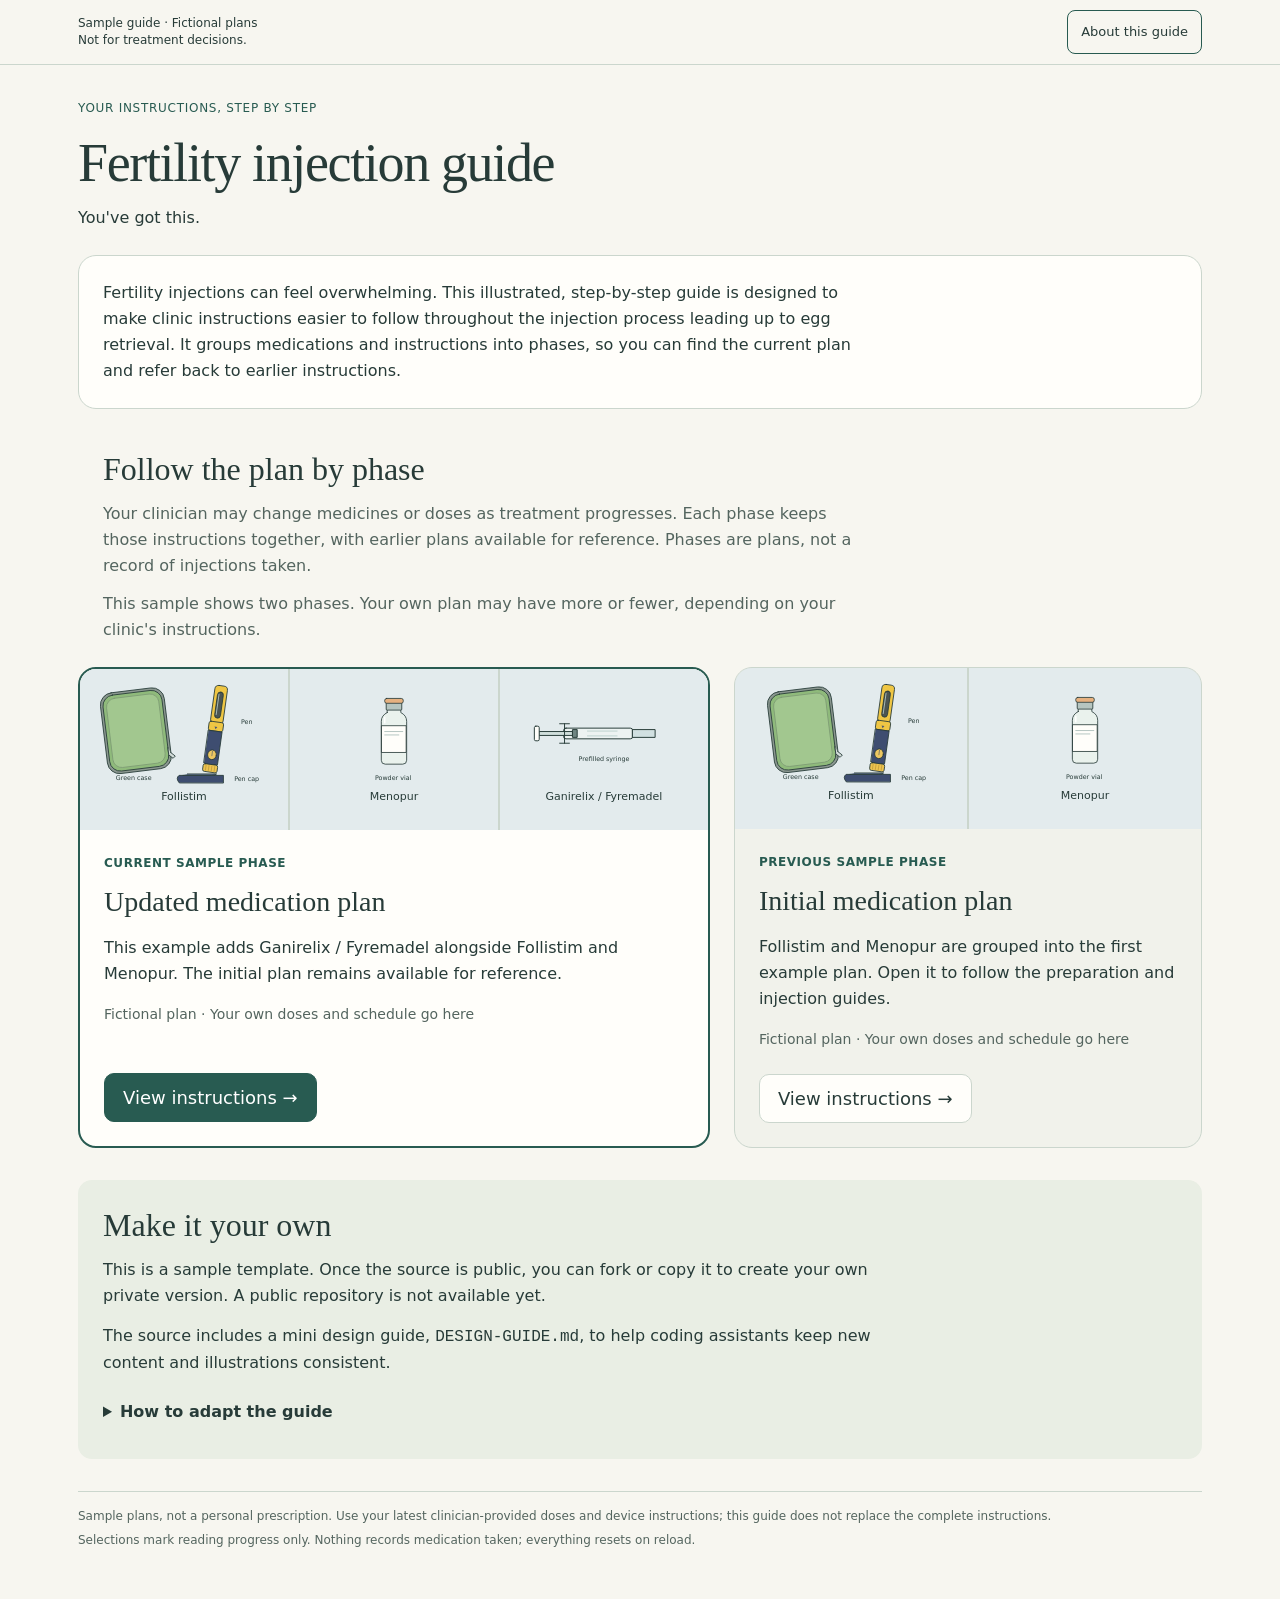
==== commit f6e5a22b: "Unify homepage reading columns and type roles" ====
--- a/index.html
+++ b/index.html
@@ -1,5 +1,5 @@
 <!doctype html>
-<html lang="en"><head><meta charset="utf-8"><meta name="viewport" content="width=device-width,initial-scale=1"><meta name="referrer" content="no-referrer"><meta name="description" content="An illustrated step-by-step fertility injection guide with fictional sample plans."><meta http-equiv="Content-Security-Policy" content="default-src 'none'; script-src 'sha256-WV1aNnPFrlG8SSgwUaGF9Z/RqsYMaWL+28csEadQcEc='; style-src 'unsafe-inline'; img-src data:; connect-src 'none'; frame-src 'none'; object-src 'none'; base-uri 'none'; form-action 'none'"><title>Fertility injection guide · Portfolio demo</title><link rel="icon" type="image/svg+xml" href="data:image/svg+xml,%3Csvg xmlns='http://www.w3.org/2000/svg' viewBox='0 0 64 64'%3E%3Ctext x='32' y='51' text-anchor='middle' font-size='54'%3E%F0%9F%A9%B6%3C/text%3E%3C/svg%3E"><style>
+<html lang="en"><head><meta charset="utf-8"><meta name="viewport" content="width=device-width,initial-scale=1"><meta name="referrer" content="no-referrer"><meta name="description" content="An illustrated step-by-step fertility injection guide with fictional sample plans."><meta http-equiv="Content-Security-Policy" content="default-src 'none'; script-src 'sha256-tjTigZekeFs2tZeyUNWf9Hl3cVKSFqpHmbTDKOaYEgM='; style-src 'unsafe-inline'; img-src data:; connect-src 'none'; frame-src 'none'; object-src 'none'; base-uri 'none'; form-action 'none'"><title>Fertility injection guide · Portfolio demo</title><link rel="icon" type="image/svg+xml" href="data:image/svg+xml,%3Csvg xmlns='http://www.w3.org/2000/svg' viewBox='0 0 64 64'%3E%3Ctext x='32' y='51' text-anchor='middle' font-size='54'%3E%F0%9F%A9%B6%3C/text%3E%3C/svg%3E"><style>
 :root{color-scheme:light;--paper:#f7f6f0;--surface:#fffefa;--ink:#273b38;--muted:#54655f;--teal:#285b51;--line:#cbd6cd;--blue:#e3ebed;--yellow:#edc761;--warn:#f6ead8}*{box-sizing:border-box}html{scroll-padding-top:90px}#step-title,#section-title{scroll-margin-top:90px}body{margin:0;background:var(--paper);color:var(--ink);font:18px/1.5 system-ui,-apple-system,BlinkMacSystemFont,"Segoe UI",sans-serif}button,a,summary{touch-action:manipulation}button{font:inherit;color:inherit;cursor:pointer}a{color:var(--teal);text-underline-offset:4px}button,a,summary{outline-offset:4px}:focus-visible{outline:3px solid #8750a0}button:disabled{cursor:default;opacity:.45}button{border:1px solid var(--line);border-radius:10px;background:var(--surface);min-height:48px;padding:10px 18px}p{margin:0 0 16px}h1,h2,h3{margin:0;font-weight:500}h1{font:400 clamp(32px,4.7vw,54px)/1.12 Georgia,serif;letter-spacing:-.025em;max-width:800px}h2{font:400 clamp(29px,3.2vw,39px)/1.2 Georgia,serif}h3{font-size:22px;line-height:1.3}.small{font-size:14px;color:var(--muted)}.skip{position:fixed;top:8px;left:8px;transform:translateY(-180%);z-index:10;background:white;padding:12px}.skip:focus{transform:none}header{position:sticky;top:0;z-index:4;background:var(--paper);border-bottom:1px solid var(--line)}.bar{max-width:1180px;margin:auto;padding:10px 28px;display:flex;align-items:center;gap:12px;justify-content:space-between}.source-date{font-size:12px;line-height:1.4;margin:0}.source-date span{display:block}.tools{display:flex;gap:8px;flex-shrink:0}.tools a,.tools button{font-size:13px;min-height:44px;padding:10px 13px;border:1px solid var(--teal);border-radius:8px;text-decoration:none;display:flex;align-items:center;background:transparent}.tools a{background:var(--teal);color:#fff}main{max-width:1180px;padding:34px 28px 45px;margin:auto}.eyebrow{font-size:12px;letter-spacing:.09em;text-transform:uppercase;margin-bottom:12px;color:var(--muted)}.intro{margin:16px 0 26px;max-width:860px;color:var(--muted);font-size:16px}.tabs{display:flex;gap:8px;border-bottom:1px solid var(--line);padding-bottom:16px;margin-bottom:26px}.tab{display:flex;align-items:center;gap:10px;flex:1;background:transparent;border-color:transparent;text-align:left;font-size:16px}.tab span{border:1px solid var(--line);border-radius:50%;width:27px;height:27px;display:grid;place-items:center;font-size:12px;flex-shrink:0}.tab[aria-selected=true]{background:var(--teal);color:#fff}.tab[aria-selected=true] span{border-color:#a7c4b5}.section-top{display:flex;justify-content:space-between;gap:16px;align-items:start;margin-bottom:18px}.section-top p{margin:7px 0 0}.selected-count{font-size:13px;white-space:nowrap;background:#e6eee4;border-radius:30px;padding:6px 12px;margin-top:6px}.supply-grid{display:grid;grid-template-columns:repeat(4,minmax(0,1fr));gap:12px}.supply{display:flex;flex-direction:column;padding:0;text-align:left;position:relative;overflow:hidden;border:2px solid #d5ded5;border-radius:14px;background:var(--surface)}.supply[aria-pressed=true]{border-color:var(--teal);box-shadow:inset 0 0 0 2px var(--teal)}.supply[aria-pressed=true] .tick{background:var(--teal);color:white;border-color:var(--teal)}.tick{position:absolute;right:11px;top:11px;width:27px;height:27px;border:1.5px solid #8b9b93;border-radius:50%;display:grid;place-items:center;color:transparent;background:var(--surface);font-size:15px}.supply .art{width:100%;background:var(--blue);padding:13px 7px 0}.art svg{display:block;width:100%;height:155px;stroke:var(--ink);stroke-width:1.7;stroke-linejoin:round;stroke-linecap:round}.art svg text{stroke:none;fill:var(--ink);font:12px system-ui,sans-serif}.supply-label{display:flex;align-items:center;justify-content:center;flex:1;width:100%;min-height:72px;padding:12px 15px;text-align:center;font-size:16px;font-weight:600}.supply-origin{display:block;padding:0 15px 14px;font-size:12px;font-weight:400;color:var(--muted)}.supply-text{min-height:120px;display:grid;align-content:center;padding:20px;background:#e9eee4}.supply-text strong{font:400 36px Georgia,serif}.support-supplies{display:flex;gap:12px;flex-wrap:wrap;margin-top:14px}.support-supplies button{font-size:14px;background:transparent}.support-supplies button[aria-pressed=true]{border:2px solid var(--teal);background:#e6eee4}.plan{background:#e7eee5;padding:15px 18px;border-radius:12px;margin-bottom:20px;display:flex;justify-content:space-between;gap:18px;align-items:center}.plan strong{display:block;font-size:20px}.plan p{margin:0;font-size:14px;color:var(--muted)}.progress-row{display:flex;justify-content:space-between;gap:12px;align-items:center;font-size:13px;margin-bottom:10px}.progress-row p{margin:0}.progress-track{height:5px;background:#dce4db;border-radius:5px;overflow:hidden;margin-bottom:20px}.progress-fill{height:100%;background:var(--teal)}.step-card{display:grid;grid-template-columns:34% 1fr;background:var(--surface);border:1px solid var(--line);border-radius:18px;overflow:hidden;min-height:315px}.step-figure{background:var(--blue);padding:25px 18px;display:flex;justify-content:center;flex-direction:column}.step-figure svg{height:220px}.step-figure figcaption{font-size:12px;color:var(--muted);margin-top:15px;text-align:center}.step-copy{padding:32px}.step-copy h3{font:400 31px/1.2 Georgia,serif;margin-bottom:18px}.step-copy p{font-size:18px}.step-copy blockquote{font-size:21px;line-height:1.5;margin:15px 0;padding-left:18px;border-left:3px solid #b7c9be}.step-copy .small{font-size:14px}.step-copy ul{padding-left:22px;margin:12px 0}.step-copy li{margin:7px 0}.step-copy .gap{background:var(--warn);border-radius:8px;padding:13px 15px;font-size:15px}.source-detail{border-top:1px solid var(--line);margin-top:24px;font-size:14px}.source-detail summary{min-height:46px;cursor:pointer;padding:12px 0;color:var(--teal)}.source-detail p{font-size:14px}.video-warning{padding:13px 15px;background:var(--warn);border-radius:8px}.video-warning p{font-size:14px;margin-bottom:10px}.video-warning a,.source-detail>a,.source-detail a{display:inline-flex;align-items:center;min-height:44px}.nav-row{display:flex;justify-content:space-between;align-items:center;gap:12px;margin-top:24px}.primary{background:var(--teal);border-color:var(--teal);color:white;min-width:158px}.read-check{display:flex;gap:10px;align-items:center;font-size:14px;min-height:44px;cursor:pointer}.read-check input{width:21px;height:21px;accent-color:var(--teal)}.encouragement{height:28px;margin:16px 0 0;text-align:center;font-size:15px;color:var(--teal)}footer{margin-top:32px;border-top:1px solid var(--line);padding-top:15px;font-size:12px;color:var(--muted)}footer p{margin:0 0 6px}.reset{border:0;background:transparent;padding:8px 0;min-height:44px;font-size:13px;text-decoration:underline}.sr-only{position:absolute;width:1px;height:1px;padding:0;margin:-1px;overflow:hidden;clip:rect(0,0,0,0);white-space:nowrap;border:0}dialog{color:var(--ink);background:var(--paper);width:min(720px,calc(100% - 24px));max-height:85vh;padding:0;border:1px solid var(--line);border-radius:16px}dialog::backdrop{background:#263c38a8}.dialog-header{position:sticky;top:0;background:var(--paper);padding:15px 22px;border-bottom:1px solid var(--line);display:flex;justify-content:space-between;align-items:center;gap:20px}.dialog-header h2{font-size:27px}.dialog-content{padding:22px;font-size:16px}.dialog-content h3{font-size:20px;margin:24px 0 12px}.dialog-content blockquote{font-size:16px;margin:12px 0 24px;padding-left:16px;border-left:3px solid #a8c1b4}.dialog-content a{display:inline-block;min-height:44px;padding:10px 0}.dialog-content li{margin:9px 0}.confetti{position:fixed;inset:0;pointer-events:none;z-index:5;overflow:hidden}.confetti i{position:absolute;top:40%;width:7px;height:11px;background:var(--yellow);animation:fall 1.10s ease-out forwards;opacity:0}@keyframes fall{0%{transform:translateY(0) rotate(0deg);opacity:.8}100%{transform:translateY(210px) rotate(190deg);opacity:0}}[hidden]{display:none!important}
 @media(max-width:850px){.supply-grid{grid-template-columns:repeat(3,minmax(0,1fr))}.step-card{grid-template-columns:29% 1fr}.step-copy{padding:26px}.step-figure{padding:16px 10px}.step-figure svg{height:170px}.tab{padding:10px;font-size:14px}}
 @media(max-width:600px){body{font-size:17px}.bar{padding:9px 14px;gap:8px}.source-date{font-size:10px;max-width:175px}.source-date .latest{display:none}.tools{gap:5px}.tools a,.tools button{padding:8px;font-size:11px}main{padding:24px 16px 30px}.intro{font-size:14px;margin:13px 0 20px}.tabs{gap:4px;margin-bottom:22px}.tab{padding:9px 5px;gap:5px;font-size:12px;justify-content:center}.tab span{width:22px;height:22px;font-size:11px}.supply-grid{grid-template-columns:repeat(2,minmax(0,1fr));gap:10px}.supply-label{min-height:66px;padding:12px;font-size:14px}.supply-origin{padding:0 12px 12px;font-size:11px}.supply .art{padding:17px 2px 0}.art svg{height:120px}.tick{width:23px;height:23px;right:8px;top:8px}.section-top{display:block}.selected-count{display:inline-block;margin-top:12px}.plan{display:block;padding:13px 16px}.plan strong{font-size:18px}.plan p{font-size:12px;margin-top:4px}.step-card{display:flex;flex-direction:column}.step-figure{padding:8px 14px;display:block;margin:0}.step-figure svg{height:115px;max-width:260px;margin:auto}.step-figure figcaption{font-size:10px;margin:3px 0}.step-copy{padding:24px}.step-copy h3{font-size:27px}.step-copy p{font-size:17px}.step-copy blockquote{font-size:19px}.nav-row{flex-wrap:wrap}.read-check{order:-1;width:100%;font-size:13px;margin-bottom:3px}.primary{min-width:145px}.confetti i{width:4px}.dialog-header{padding:12px 16px}.dialog-content{padding:18px}.dialog-header h2{font-size:24px}}
@@ -25,6 +25,22 @@
 .make-own{padding:24px}.make-own p{font-size:16px;max-width:75ch}
 .encouragement:empty{display:none}
 @media(max-width:600px){.home-intro{padding:20px;margin:20px 0 32px;font-size:16px;line-height:1.65}.phase-home-note{font-size:15px}.make-own{padding:20px}.make-own p{font-size:15px}.make-own li{font-size:16px}.phase-grid{margin-bottom:28px}}
+
+/* Homepage reading rails and type roles; never applied inside a phase. */
+main.is-home{--home-measure:48rem;--home-inset:25px;--home-body:16px;--home-leading:26px;--home-section-title:32px}
+main.is-home .home-intro{padding:24px}
+main.is-home #phase-intro,main.is-home .phase-home-note,main.is-home .make-own>p,main.is-home .make-own li,main.is-home .phase-card-copy>p,main.is-home #opening-encouragement{font-size:var(--home-body);line-height:var(--home-leading)}
+main.is-home #phase-intro,main.is-home .phase-home-note,main.is-home .make-own>p,main.is-home .make-own details{max-width:var(--home-measure)}
+main.is-home #guide-panel>h2,main.is-home .phase-home-note{margin-left:var(--home-inset);margin-right:var(--home-inset)}
+main.is-home #guide-panel>h2,main.is-home #make-own-title{font:400 var(--home-section-title)/1.25 Georgia,serif;max-width:var(--home-measure)}
+main.is-home #make-own-title{margin:0 0 12px}
+main.is-home .make-own{padding:var(--home-inset)}
+main.is-home .make-own summary{font:600 16px/26px system-ui,sans-serif;min-height:44px;padding:9px 0}
+main.is-home .make-own ol{max-width:none;width:100%;padding-left:24px}
+main.is-home .make-own li{max-width:none}
+main.is-home .phase-card h3{font-size:28px;line-height:1.25}
+main.is-home .phase-card-copy>p.small{font-size:14px;line-height:22px}
+@media(max-width:600px){main.is-home{--home-inset:21px;--home-section-title:28px}main.is-home .home-intro{padding:20px}main.is-home .phase-card h3{font-size:26px}}
 </style></head>
 <body><a class="skip" href="#section-title">Skip to the demo</a>
 <header><div class="bar"><p class="source-date">Sample guide · Fictional plans<span>Not for treatment decisions.</span></p><div class="tools"><button id="help-open" aria-haspopup="dialog">About this guide</button></div></div></header>
@@ -50,11 +66,12 @@
 function resetMemory(){section=0;transition=false;positions=[0,0,0,0];selected.clear();read.clear();cheerIndex=0;}
 function openPhase(id){phase=demo.phases.find(p=>p.id===id);resetMemory();render(true);}
 function goHome(){phase=null;resetMemory();render(true);}
-function renderHome(){panel.innerHTML=`<h2 id="section-title" tabindex="-1">Follow the plan by phase</h2><p class="phase-home-note">Your clinician may change medicines or doses as treatment progresses. Each phase keeps those instructions together, with earlier plans available for reference. Phases are plans, not a record of injections taken.</p><p class="phase-home-note">This sample shows two phases. Your own plan may have more or fewer, depending on your clinic's instructions.</p><div class="phase-grid">${[...demo.phases].reverse().map((p,i)=>`<article class="phase-card ${i===0?'current':'previous'}"><div class="phase-art-grid">${p.medications.map(k=>`<figure class="art">${picture(demo.medications[k].art)}<figcaption>${escapeHTML(demo.medications[k].label)}</figcaption></figure>`).join('')}</div><div class="phase-card-copy"><span class="phase-status">${escapeHTML(p.status)}</span><h3>${escapeHTML(p.title)}</h3><p>${escapeHTML(p.description)}</p><p class="small">Fictional plan · Your own doses and schedule go here</p><button class="${i===0?'primary':''}" data-phase="${p.id}" aria-label="View instructions for ${escapeHTML(p.title)}">View instructions →</button></div></article>`).join('')}</div><section class="planning-note make-own" aria-labelledby="make-own-title"><h3 id="make-own-title">Make it your own</h3><p>This is a sample template. Once the source is public, you can fork or copy it to create your own private version. A public repository is not available yet.</p><p>The source includes a mini design guide, <code>DESIGN-GUIDE.md</code>, to help coding assistants keep new content and illustrations consistent.</p><details><summary>How to adapt the guide</summary><ol><li>Use your clinic's instructions and video links with ChatGPT/Codex or Claude to adapt medicines, devices, doses, times and phase changes. Only share materials you have permission to use; link to videos rather than republishing them.</li><li>Clear medication and equipment photos can help match the illustrations. Crop or cover names, prescription labels, barcodes, IDs and other personal details before sharing photos.</li><li>Check each step and illustration against your clinician-provided materials. Keep your personalized version private. Never commit medical records or personal treatment details to public GitHub. A public fork is not private storage.</li></ol></details></section>`;panel.querySelectorAll('[data-phase]').forEach(b=>b.addEventListener('click',()=>openPhase(b.dataset.phase)));}
+function renderHome(){panel.innerHTML=`<h2 id="section-title" tabindex="-1">Follow the plan by phase</h2><p class="phase-home-note">Your clinician may change medicines or doses as treatment progresses. Each phase keeps those instructions together, with earlier plans available for reference. Phases are plans, not a record of injections taken.</p><p class="phase-home-note">This sample shows two phases. Your own plan may have more or fewer, depending on your clinic's instructions.</p><div class="phase-grid">${[...demo.phases].reverse().map((p,i)=>`<article class="phase-card ${i===0?'current':'previous'}"><div class="phase-art-grid">${p.medications.map(k=>`<figure class="art">${picture(demo.medications[k].art)}<figcaption>${escapeHTML(demo.medications[k].label)}</figcaption></figure>`).join('')}</div><div class="phase-card-copy"><span class="phase-status">${escapeHTML(p.status)}</span><h3>${escapeHTML(p.title)}</h3><p>${escapeHTML(p.description)}</p><p class="small">Fictional plan · Your own doses and schedule go here</p><button class="${i===0?'primary':''}" data-phase="${p.id}" aria-label="View instructions for ${escapeHTML(p.title)}">View instructions →</button></div></article>`).join('')}</div><section class="planning-note make-own" aria-labelledby="make-own-title"><h2 id="make-own-title">Make it your own</h2><p>This is a sample template. Once the source is public, you can fork or copy it to create your own private version. A public repository is not available yet.</p><p>The source includes a mini design guide, <code>DESIGN-GUIDE.md</code>, to help coding assistants keep new content and illustrations consistent.</p><details><summary>How to adapt the guide</summary><ol><li>Use your clinic's instructions and video links with ChatGPT/Codex or Claude to adapt medicines, devices, doses, times and phase changes. Only share materials you have permission to use; link to videos rather than republishing them.</li><li>Clear medication and equipment photos can help match the illustrations. Crop or cover names, prescription labels, barcodes, IDs and other personal details before sharing photos.</li><li>Check each step and illustration against your clinician-provided materials. Keep your personalized version private. Never commit medical records or personal treatment details to public GitHub. A public fork is not private storage.</li></ol></details></section>`;panel.querySelectorAll('[data-phase]').forEach(b=>b.addEventListener('click',()=>openPhase(b.dataset.phase)));}
 function render(focus=false){
  clearTimeout(timer);$('#confetti').replaceChildren();$('#encouragement').textContent='';
  const tabs=$('.tabs'),context=$('#phase-context'),position=$('#medication-position');
  $('#intro-panel').classList.toggle('home-intro',!phase);
+ $('main').classList.toggle('is-home',!phase);
  tabs.hidden=!phase;context.hidden=!phase;$('#all-phases').hidden=!phase;$('.nav-row').hidden=!phase;$('#reset').hidden=!phase;position.hidden=!phase||section===0;
  $('#phase-intro').textContent=phase?'Follow the supplies and medication steps for this sample phase.':"Fertility injections can feel overwhelming. This illustrated, step-by-step guide is designed to make clinic instructions easier to follow throughout the injection process leading up to egg retrieval. It groups medications and instructions into phases, so you can find the current plan and refer back to earlier instructions.";
  if(!phase){tabs.replaceChildren();position.replaceChildren();panel.removeAttribute('role');panel.removeAttribute('aria-labelledby');renderHome();}
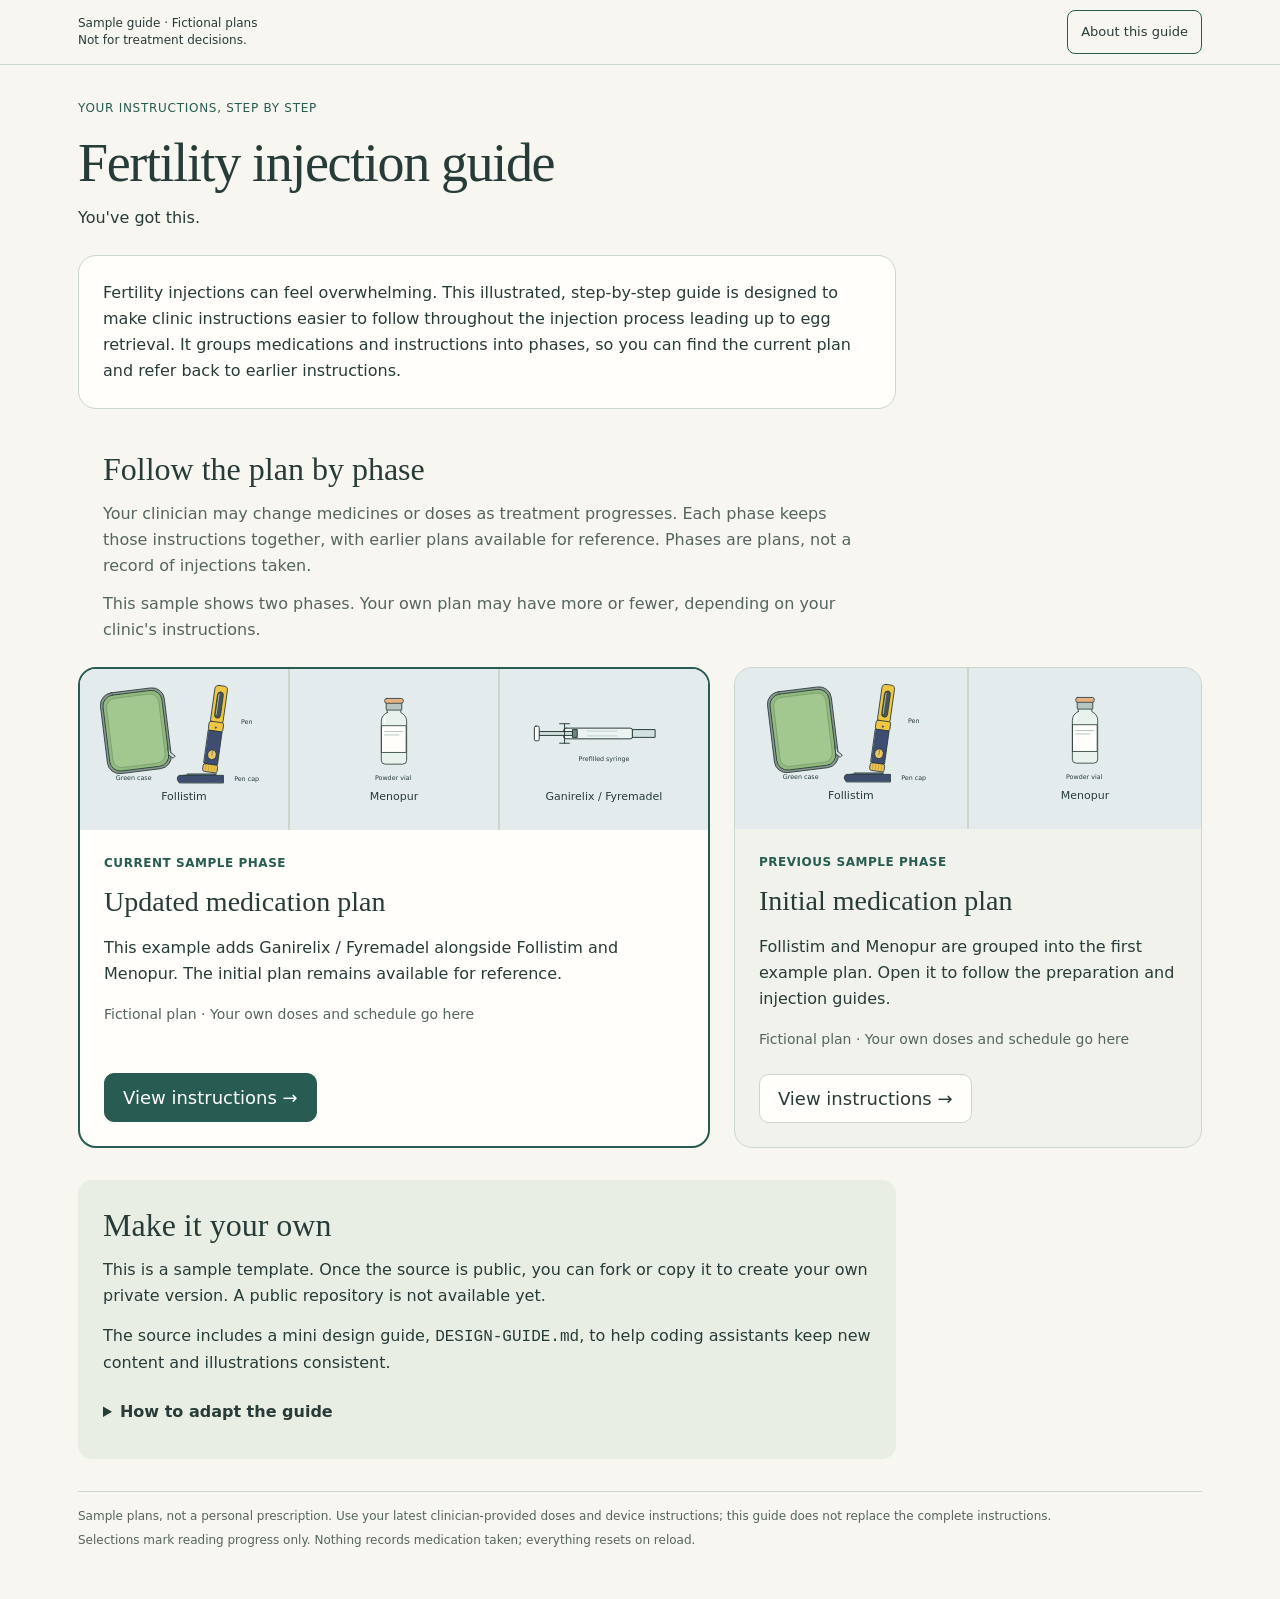
==== commit 3a816f6d: "Fit homepage panels to their reading columns" ====
--- a/index.html
+++ b/index.html
@@ -41,6 +41,9 @@
 main.is-home .phase-card h3{font-size:28px;line-height:1.25}
 main.is-home .phase-card-copy>p.small{font-size:14px;line-height:22px}
 @media(max-width:600px){main.is-home{--home-inset:21px;--home-section-title:28px}main.is-home .home-intro{padding:20px}main.is-home .phase-card h3{font-size:26px}}
+
+/* Narrative surfaces fit the reading column rather than the full card grid. */
+main.is-home .home-intro,main.is-home .make-own{width:100%;max-width:calc(var(--home-measure) + 2 * var(--home-inset));margin-left:0;margin-right:0}
 </style></head>
 <body><a class="skip" href="#section-title">Skip to the demo</a>
 <header><div class="bar"><p class="source-date">Sample guide · Fictional plans<span>Not for treatment decisions.</span></p><div class="tools"><button id="help-open" aria-haspopup="dialog">About this guide</button></div></div></header>
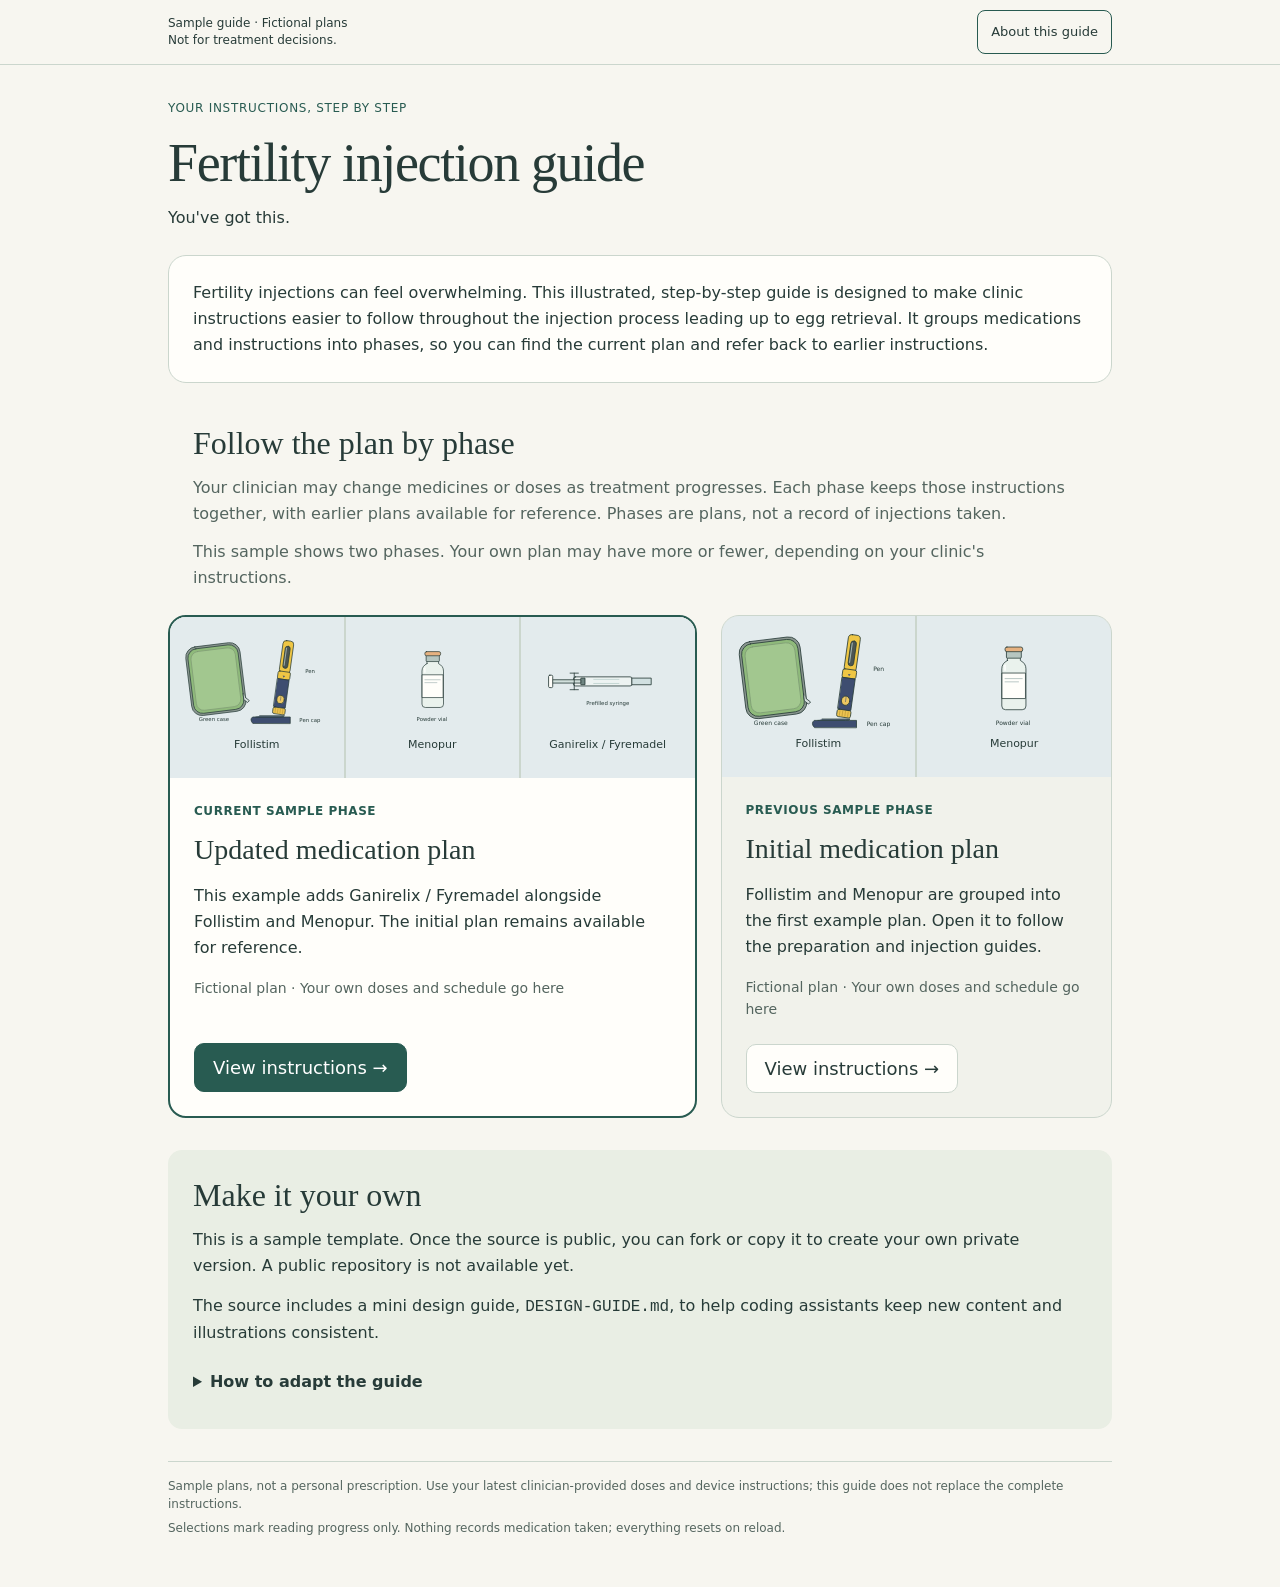
==== commit 976d8060: "Align homepage sections to one responsive width" ====
--- a/index.html
+++ b/index.html
@@ -1,5 +1,5 @@
 <!doctype html>
-<html lang="en"><head><meta charset="utf-8"><meta name="viewport" content="width=device-width,initial-scale=1"><meta name="referrer" content="no-referrer"><meta name="description" content="An illustrated step-by-step fertility injection guide with fictional sample plans."><meta http-equiv="Content-Security-Policy" content="default-src 'none'; script-src 'sha256-tjTigZekeFs2tZeyUNWf9Hl3cVKSFqpHmbTDKOaYEgM='; style-src 'unsafe-inline'; img-src data:; connect-src 'none'; frame-src 'none'; object-src 'none'; base-uri 'none'; form-action 'none'"><title>Fertility injection guide · Portfolio demo</title><link rel="icon" type="image/svg+xml" href="data:image/svg+xml,%3Csvg xmlns='http://www.w3.org/2000/svg' viewBox='0 0 64 64'%3E%3Ctext x='32' y='51' text-anchor='middle' font-size='54'%3E%F0%9F%A9%B6%3C/text%3E%3C/svg%3E"><style>
+<html lang="en"><head><meta charset="utf-8"><meta name="viewport" content="width=device-width,initial-scale=1"><meta name="referrer" content="no-referrer"><meta name="description" content="An illustrated step-by-step fertility injection guide with fictional sample plans."><meta http-equiv="Content-Security-Policy" content="default-src 'none'; script-src 'sha256-/2io++PCjKwGA8OlqNzGUCnLieCr2z4AnX0tqqn3FBA='; style-src 'unsafe-inline'; img-src data:; connect-src 'none'; frame-src 'none'; object-src 'none'; base-uri 'none'; form-action 'none'"><title>Fertility injection guide · Portfolio demo</title><link rel="icon" type="image/svg+xml" href="data:image/svg+xml,%3Csvg xmlns='http://www.w3.org/2000/svg' viewBox='0 0 64 64'%3E%3Ctext x='32' y='51' text-anchor='middle' font-size='54'%3E%F0%9F%A9%B6%3C/text%3E%3C/svg%3E"><style>
 :root{color-scheme:light;--paper:#f7f6f0;--surface:#fffefa;--ink:#273b38;--muted:#54655f;--teal:#285b51;--line:#cbd6cd;--blue:#e3ebed;--yellow:#edc761;--warn:#f6ead8}*{box-sizing:border-box}html{scroll-padding-top:90px}#step-title,#section-title{scroll-margin-top:90px}body{margin:0;background:var(--paper);color:var(--ink);font:18px/1.5 system-ui,-apple-system,BlinkMacSystemFont,"Segoe UI",sans-serif}button,a,summary{touch-action:manipulation}button{font:inherit;color:inherit;cursor:pointer}a{color:var(--teal);text-underline-offset:4px}button,a,summary{outline-offset:4px}:focus-visible{outline:3px solid #8750a0}button:disabled{cursor:default;opacity:.45}button{border:1px solid var(--line);border-radius:10px;background:var(--surface);min-height:48px;padding:10px 18px}p{margin:0 0 16px}h1,h2,h3{margin:0;font-weight:500}h1{font:400 clamp(32px,4.7vw,54px)/1.12 Georgia,serif;letter-spacing:-.025em;max-width:800px}h2{font:400 clamp(29px,3.2vw,39px)/1.2 Georgia,serif}h3{font-size:22px;line-height:1.3}.small{font-size:14px;color:var(--muted)}.skip{position:fixed;top:8px;left:8px;transform:translateY(-180%);z-index:10;background:white;padding:12px}.skip:focus{transform:none}header{position:sticky;top:0;z-index:4;background:var(--paper);border-bottom:1px solid var(--line)}.bar{max-width:1180px;margin:auto;padding:10px 28px;display:flex;align-items:center;gap:12px;justify-content:space-between}.source-date{font-size:12px;line-height:1.4;margin:0}.source-date span{display:block}.tools{display:flex;gap:8px;flex-shrink:0}.tools a,.tools button{font-size:13px;min-height:44px;padding:10px 13px;border:1px solid var(--teal);border-radius:8px;text-decoration:none;display:flex;align-items:center;background:transparent}.tools a{background:var(--teal);color:#fff}main{max-width:1180px;padding:34px 28px 45px;margin:auto}.eyebrow{font-size:12px;letter-spacing:.09em;text-transform:uppercase;margin-bottom:12px;color:var(--muted)}.intro{margin:16px 0 26px;max-width:860px;color:var(--muted);font-size:16px}.tabs{display:flex;gap:8px;border-bottom:1px solid var(--line);padding-bottom:16px;margin-bottom:26px}.tab{display:flex;align-items:center;gap:10px;flex:1;background:transparent;border-color:transparent;text-align:left;font-size:16px}.tab span{border:1px solid var(--line);border-radius:50%;width:27px;height:27px;display:grid;place-items:center;font-size:12px;flex-shrink:0}.tab[aria-selected=true]{background:var(--teal);color:#fff}.tab[aria-selected=true] span{border-color:#a7c4b5}.section-top{display:flex;justify-content:space-between;gap:16px;align-items:start;margin-bottom:18px}.section-top p{margin:7px 0 0}.selected-count{font-size:13px;white-space:nowrap;background:#e6eee4;border-radius:30px;padding:6px 12px;margin-top:6px}.supply-grid{display:grid;grid-template-columns:repeat(4,minmax(0,1fr));gap:12px}.supply{display:flex;flex-direction:column;padding:0;text-align:left;position:relative;overflow:hidden;border:2px solid #d5ded5;border-radius:14px;background:var(--surface)}.supply[aria-pressed=true]{border-color:var(--teal);box-shadow:inset 0 0 0 2px var(--teal)}.supply[aria-pressed=true] .tick{background:var(--teal);color:white;border-color:var(--teal)}.tick{position:absolute;right:11px;top:11px;width:27px;height:27px;border:1.5px solid #8b9b93;border-radius:50%;display:grid;place-items:center;color:transparent;background:var(--surface);font-size:15px}.supply .art{width:100%;background:var(--blue);padding:13px 7px 0}.art svg{display:block;width:100%;height:155px;stroke:var(--ink);stroke-width:1.7;stroke-linejoin:round;stroke-linecap:round}.art svg text{stroke:none;fill:var(--ink);font:12px system-ui,sans-serif}.supply-label{display:flex;align-items:center;justify-content:center;flex:1;width:100%;min-height:72px;padding:12px 15px;text-align:center;font-size:16px;font-weight:600}.supply-origin{display:block;padding:0 15px 14px;font-size:12px;font-weight:400;color:var(--muted)}.supply-text{min-height:120px;display:grid;align-content:center;padding:20px;background:#e9eee4}.supply-text strong{font:400 36px Georgia,serif}.support-supplies{display:flex;gap:12px;flex-wrap:wrap;margin-top:14px}.support-supplies button{font-size:14px;background:transparent}.support-supplies button[aria-pressed=true]{border:2px solid var(--teal);background:#e6eee4}.plan{background:#e7eee5;padding:15px 18px;border-radius:12px;margin-bottom:20px;display:flex;justify-content:space-between;gap:18px;align-items:center}.plan strong{display:block;font-size:20px}.plan p{margin:0;font-size:14px;color:var(--muted)}.progress-row{display:flex;justify-content:space-between;gap:12px;align-items:center;font-size:13px;margin-bottom:10px}.progress-row p{margin:0}.progress-track{height:5px;background:#dce4db;border-radius:5px;overflow:hidden;margin-bottom:20px}.progress-fill{height:100%;background:var(--teal)}.step-card{display:grid;grid-template-columns:34% 1fr;background:var(--surface);border:1px solid var(--line);border-radius:18px;overflow:hidden;min-height:315px}.step-figure{background:var(--blue);padding:25px 18px;display:flex;justify-content:center;flex-direction:column}.step-figure svg{height:220px}.step-figure figcaption{font-size:12px;color:var(--muted);margin-top:15px;text-align:center}.step-copy{padding:32px}.step-copy h3{font:400 31px/1.2 Georgia,serif;margin-bottom:18px}.step-copy p{font-size:18px}.step-copy blockquote{font-size:21px;line-height:1.5;margin:15px 0;padding-left:18px;border-left:3px solid #b7c9be}.step-copy .small{font-size:14px}.step-copy ul{padding-left:22px;margin:12px 0}.step-copy li{margin:7px 0}.step-copy .gap{background:var(--warn);border-radius:8px;padding:13px 15px;font-size:15px}.source-detail{border-top:1px solid var(--line);margin-top:24px;font-size:14px}.source-detail summary{min-height:46px;cursor:pointer;padding:12px 0;color:var(--teal)}.source-detail p{font-size:14px}.video-warning{padding:13px 15px;background:var(--warn);border-radius:8px}.video-warning p{font-size:14px;margin-bottom:10px}.video-warning a,.source-detail>a,.source-detail a{display:inline-flex;align-items:center;min-height:44px}.nav-row{display:flex;justify-content:space-between;align-items:center;gap:12px;margin-top:24px}.primary{background:var(--teal);border-color:var(--teal);color:white;min-width:158px}.read-check{display:flex;gap:10px;align-items:center;font-size:14px;min-height:44px;cursor:pointer}.read-check input{width:21px;height:21px;accent-color:var(--teal)}.encouragement{height:28px;margin:16px 0 0;text-align:center;font-size:15px;color:var(--teal)}footer{margin-top:32px;border-top:1px solid var(--line);padding-top:15px;font-size:12px;color:var(--muted)}footer p{margin:0 0 6px}.reset{border:0;background:transparent;padding:8px 0;min-height:44px;font-size:13px;text-decoration:underline}.sr-only{position:absolute;width:1px;height:1px;padding:0;margin:-1px;overflow:hidden;clip:rect(0,0,0,0);white-space:nowrap;border:0}dialog{color:var(--ink);background:var(--paper);width:min(720px,calc(100% - 24px));max-height:85vh;padding:0;border:1px solid var(--line);border-radius:16px}dialog::backdrop{background:#263c38a8}.dialog-header{position:sticky;top:0;background:var(--paper);padding:15px 22px;border-bottom:1px solid var(--line);display:flex;justify-content:space-between;align-items:center;gap:20px}.dialog-header h2{font-size:27px}.dialog-content{padding:22px;font-size:16px}.dialog-content h3{font-size:20px;margin:24px 0 12px}.dialog-content blockquote{font-size:16px;margin:12px 0 24px;padding-left:16px;border-left:3px solid #a8c1b4}.dialog-content a{display:inline-block;min-height:44px;padding:10px 0}.dialog-content li{margin:9px 0}.confetti{position:fixed;inset:0;pointer-events:none;z-index:5;overflow:hidden}.confetti i{position:absolute;top:40%;width:7px;height:11px;background:var(--yellow);animation:fall 1.10s ease-out forwards;opacity:0}@keyframes fall{0%{transform:translateY(0) rotate(0deg);opacity:.8}100%{transform:translateY(210px) rotate(190deg);opacity:0}}[hidden]{display:none!important}
 @media(max-width:850px){.supply-grid{grid-template-columns:repeat(3,minmax(0,1fr))}.step-card{grid-template-columns:29% 1fr}.step-copy{padding:26px}.step-figure{padding:16px 10px}.step-figure svg{height:170px}.tab{padding:10px;font-size:14px}}
 @media(max-width:600px){body{font-size:17px}.bar{padding:9px 14px;gap:8px}.source-date{font-size:10px;max-width:175px}.source-date .latest{display:none}.tools{gap:5px}.tools a,.tools button{padding:8px;font-size:11px}main{padding:24px 16px 30px}.intro{font-size:14px;margin:13px 0 20px}.tabs{gap:4px;margin-bottom:22px}.tab{padding:9px 5px;gap:5px;font-size:12px;justify-content:center}.tab span{width:22px;height:22px;font-size:11px}.supply-grid{grid-template-columns:repeat(2,minmax(0,1fr));gap:10px}.supply-label{min-height:66px;padding:12px;font-size:14px}.supply-origin{padding:0 12px 12px;font-size:11px}.supply .art{padding:17px 2px 0}.art svg{height:120px}.tick{width:23px;height:23px;right:8px;top:8px}.section-top{display:block}.selected-count{display:inline-block;margin-top:12px}.plan{display:block;padding:13px 16px}.plan strong{font-size:18px}.plan p{font-size:12px;margin-top:4px}.step-card{display:flex;flex-direction:column}.step-figure{padding:8px 14px;display:block;margin:0}.step-figure svg{height:115px;max-width:260px;margin:auto}.step-figure figcaption{font-size:10px;margin:3px 0}.step-copy{padding:24px}.step-copy h3{font-size:27px}.step-copy p{font-size:17px}.step-copy blockquote{font-size:19px}.nav-row{flex-wrap:wrap}.read-check{order:-1;width:100%;font-size:13px;margin-bottom:3px}.primary{min-width:145px}.confetti i{width:4px}.dialog-header{padding:12px 16px}.dialog-content{padding:18px}.dialog-header h2{font-size:24px}}
@@ -27,12 +27,14 @@
 @media(max-width:600px){.home-intro{padding:20px;margin:20px 0 32px;font-size:16px;line-height:1.65}.phase-home-note{font-size:15px}.make-own{padding:20px}.make-own p{font-size:15px}.make-own li{font-size:16px}.phase-grid{margin-bottom:28px}}
 
 /* Homepage reading rails and type roles; never applied inside a phase. */
-main.is-home{--home-measure:48rem;--home-inset:25px;--home-body:16px;--home-leading:26px;--home-section-title:32px}
+main.is-home{max-width:1000px;--home-inset:25px;--home-body:16px;--home-leading:26px;--home-section-title:32px}
 main.is-home .home-intro{padding:24px}
 main.is-home #phase-intro,main.is-home .phase-home-note,main.is-home .make-own>p,main.is-home .make-own li,main.is-home .phase-card-copy>p,main.is-home #opening-encouragement{font-size:var(--home-body);line-height:var(--home-leading)}
-main.is-home #phase-intro,main.is-home .phase-home-note,main.is-home .make-own>p,main.is-home .make-own details{max-width:var(--home-measure)}
-main.is-home #guide-panel>h2,main.is-home .phase-home-note{margin-left:var(--home-inset);margin-right:var(--home-inset)}
-main.is-home #guide-panel>h2,main.is-home #make-own-title{font:400 var(--home-section-title)/1.25 Georgia,serif;max-width:var(--home-measure)}
+main.is-home #phase-intro,main.is-home .phase-home-note,main.is-home .make-own>p,main.is-home .make-own details{max-width:none;width:100%}
+main.is-home .phase-overview{width:100%;padding:0 var(--home-inset)}
+main.is-home .phase-home-note{margin-left:0;margin-right:0}
+main.is-home .phase-overview>h2+.phase-home-note{margin-top:12px}
+main.is-home .phase-overview>h2,main.is-home #make-own-title{font:400 var(--home-section-title)/1.25 Georgia,serif;max-width:none}
 main.is-home #make-own-title{margin:0 0 12px}
 main.is-home .make-own{padding:var(--home-inset)}
 main.is-home .make-own summary{font:600 16px/26px system-ui,sans-serif;min-height:44px;padding:9px 0}
@@ -42,8 +44,10 @@
 main.is-home .phase-card-copy>p.small{font-size:14px;line-height:22px}
 @media(max-width:600px){main.is-home{--home-inset:21px;--home-section-title:28px}main.is-home .home-intro{padding:20px}main.is-home .phase-card h3{font-size:26px}}
 
-/* Narrative surfaces fit the reading column rather than the full card grid. */
-main.is-home .home-intro,main.is-home .make-own{width:100%;max-width:calc(var(--home-measure) + 2 * var(--home-inset));margin-left:0;margin-right:0}
+/* Every major homepage section fills the same responsive parent. */
+main.is-home .home-intro,main.is-home .phase-grid,main.is-home .make-own{width:100%;max-width:none;margin-left:0;margin-right:0}
+body:has(main.is-home) .bar{max-width:1000px}
+main.is-home>h1{max-width:none}
 </style></head>
 <body><a class="skip" href="#section-title">Skip to the demo</a>
 <header><div class="bar"><p class="source-date">Sample guide · Fictional plans<span>Not for treatment decisions.</span></p><div class="tools"><button id="help-open" aria-haspopup="dialog">About this guide</button></div></div></header>
@@ -69,7 +73,7 @@
 function resetMemory(){section=0;transition=false;positions=[0,0,0,0];selected.clear();read.clear();cheerIndex=0;}
 function openPhase(id){phase=demo.phases.find(p=>p.id===id);resetMemory();render(true);}
 function goHome(){phase=null;resetMemory();render(true);}
-function renderHome(){panel.innerHTML=`<h2 id="section-title" tabindex="-1">Follow the plan by phase</h2><p class="phase-home-note">Your clinician may change medicines or doses as treatment progresses. Each phase keeps those instructions together, with earlier plans available for reference. Phases are plans, not a record of injections taken.</p><p class="phase-home-note">This sample shows two phases. Your own plan may have more or fewer, depending on your clinic's instructions.</p><div class="phase-grid">${[...demo.phases].reverse().map((p,i)=>`<article class="phase-card ${i===0?'current':'previous'}"><div class="phase-art-grid">${p.medications.map(k=>`<figure class="art">${picture(demo.medications[k].art)}<figcaption>${escapeHTML(demo.medications[k].label)}</figcaption></figure>`).join('')}</div><div class="phase-card-copy"><span class="phase-status">${escapeHTML(p.status)}</span><h3>${escapeHTML(p.title)}</h3><p>${escapeHTML(p.description)}</p><p class="small">Fictional plan · Your own doses and schedule go here</p><button class="${i===0?'primary':''}" data-phase="${p.id}" aria-label="View instructions for ${escapeHTML(p.title)}">View instructions →</button></div></article>`).join('')}</div><section class="planning-note make-own" aria-labelledby="make-own-title"><h2 id="make-own-title">Make it your own</h2><p>This is a sample template. Once the source is public, you can fork or copy it to create your own private version. A public repository is not available yet.</p><p>The source includes a mini design guide, <code>DESIGN-GUIDE.md</code>, to help coding assistants keep new content and illustrations consistent.</p><details><summary>How to adapt the guide</summary><ol><li>Use your clinic's instructions and video links with ChatGPT/Codex or Claude to adapt medicines, devices, doses, times and phase changes. Only share materials you have permission to use; link to videos rather than republishing them.</li><li>Clear medication and equipment photos can help match the illustrations. Crop or cover names, prescription labels, barcodes, IDs and other personal details before sharing photos.</li><li>Check each step and illustration against your clinician-provided materials. Keep your personalized version private. Never commit medical records or personal treatment details to public GitHub. A public fork is not private storage.</li></ol></details></section>`;panel.querySelectorAll('[data-phase]').forEach(b=>b.addEventListener('click',()=>openPhase(b.dataset.phase)));}
+function renderHome(){panel.innerHTML=`<section class="phase-overview" aria-labelledby="section-title"><h2 id="section-title" tabindex="-1">Follow the plan by phase</h2><p class="phase-home-note">Your clinician may change medicines or doses as treatment progresses. Each phase keeps those instructions together, with earlier plans available for reference. Phases are plans, not a record of injections taken.</p><p class="phase-home-note">This sample shows two phases. Your own plan may have more or fewer, depending on your clinic's instructions.</p></section><div class="phase-grid">${[...demo.phases].reverse().map((p,i)=>`<article class="phase-card ${i===0?'current':'previous'}"><div class="phase-art-grid">${p.medications.map(k=>`<figure class="art">${picture(demo.medications[k].art)}<figcaption>${escapeHTML(demo.medications[k].label)}</figcaption></figure>`).join('')}</div><div class="phase-card-copy"><span class="phase-status">${escapeHTML(p.status)}</span><h3>${escapeHTML(p.title)}</h3><p>${escapeHTML(p.description)}</p><p class="small">Fictional plan · Your own doses and schedule go here</p><button class="${i===0?'primary':''}" data-phase="${p.id}" aria-label="View instructions for ${escapeHTML(p.title)}">View instructions →</button></div></article>`).join('')}</div><section class="planning-note make-own" aria-labelledby="make-own-title"><h2 id="make-own-title">Make it your own</h2><p>This is a sample template. Once the source is public, you can fork or copy it to create your own private version. A public repository is not available yet.</p><p>The source includes a mini design guide, <code>DESIGN-GUIDE.md</code>, to help coding assistants keep new content and illustrations consistent.</p><details><summary>How to adapt the guide</summary><ol><li>Use your clinic's instructions and video links with ChatGPT/Codex or Claude to adapt medicines, devices, doses, times and phase changes. Only share materials you have permission to use; link to videos rather than republishing them.</li><li>Clear medication and equipment photos can help match the illustrations. Crop or cover names, prescription labels, barcodes, IDs and other personal details before sharing photos.</li><li>Check each step and illustration against your clinician-provided materials. Keep your personalized version private. Never commit medical records or personal treatment details to public GitHub. A public fork is not private storage.</li></ol></details></section>`;panel.querySelectorAll('[data-phase]').forEach(b=>b.addEventListener('click',()=>openPhase(b.dataset.phase)));}
 function render(focus=false){
  clearTimeout(timer);$('#confetti').replaceChildren();$('#encouragement').textContent='';
  const tabs=$('.tabs'),context=$('#phase-context'),position=$('#medication-position');
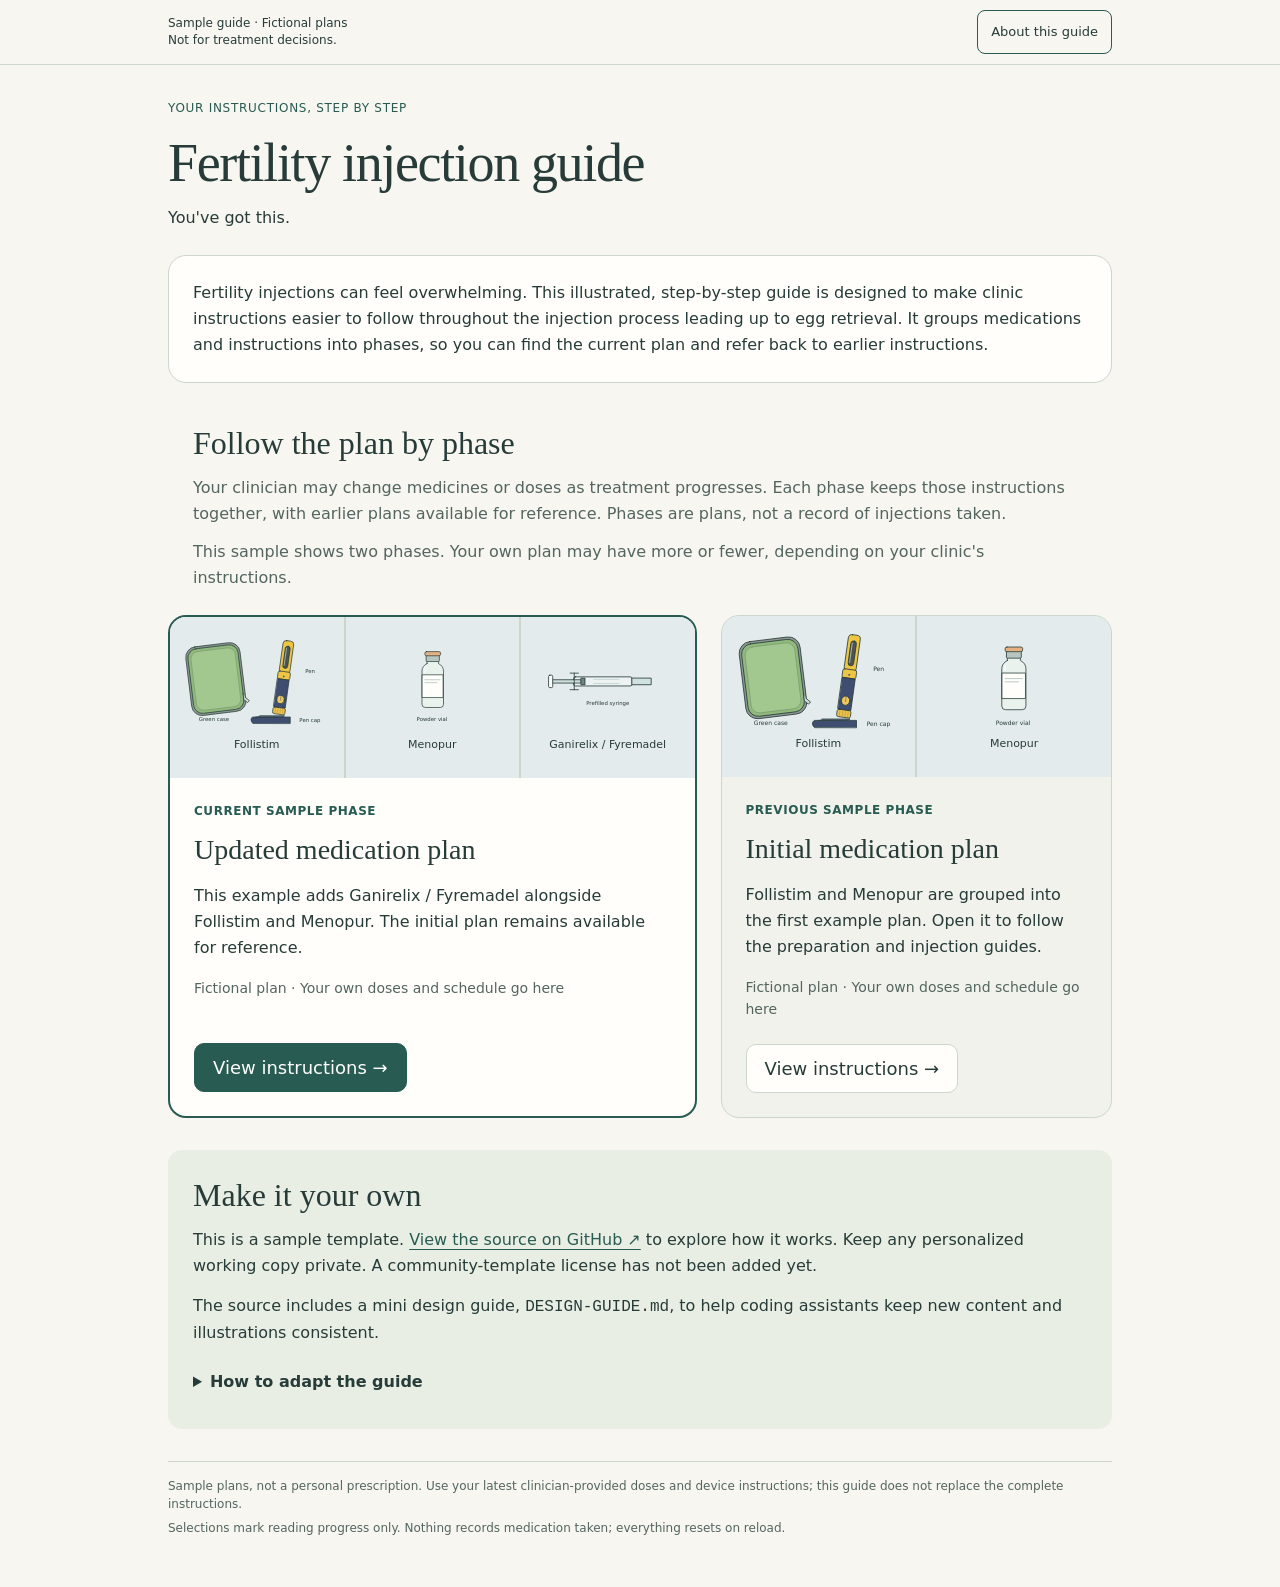
==== commit 38085ffb: "Add author credit and public demo source link" ====
--- a/index.html
+++ b/index.html
@@ -1,5 +1,5 @@
 <!doctype html>
-<html lang="en"><head><meta charset="utf-8"><meta name="viewport" content="width=device-width,initial-scale=1"><meta name="referrer" content="no-referrer"><meta name="description" content="An illustrated step-by-step fertility injection guide with fictional sample plans."><meta http-equiv="Content-Security-Policy" content="default-src 'none'; script-src 'sha256-/2io++PCjKwGA8OlqNzGUCnLieCr2z4AnX0tqqn3FBA='; style-src 'unsafe-inline'; img-src data:; connect-src 'none'; frame-src 'none'; object-src 'none'; base-uri 'none'; form-action 'none'"><title>Fertility injection guide · Portfolio demo</title><link rel="icon" type="image/svg+xml" href="data:image/svg+xml,%3Csvg xmlns='http://www.w3.org/2000/svg' viewBox='0 0 64 64'%3E%3Ctext x='32' y='51' text-anchor='middle' font-size='54'%3E%F0%9F%A9%B6%3C/text%3E%3C/svg%3E"><style>
+<html lang="en"><head><meta charset="utf-8"><meta name="viewport" content="width=device-width,initial-scale=1"><meta name="referrer" content="no-referrer"><meta name="description" content="An illustrated step-by-step fertility injection guide with fictional sample plans."><meta http-equiv="Content-Security-Policy" content="default-src 'none'; script-src 'sha256-WrzIP8GDU28iJ8qfHkmBfOYKeWVAkfq/XbV4YVU3Dck='; style-src 'unsafe-inline'; img-src data:; connect-src 'none'; frame-src 'none'; object-src 'none'; base-uri 'none'; form-action 'none'"><title>Fertility injection guide · Portfolio demo</title><link rel="icon" type="image/svg+xml" href="data:image/svg+xml,%3Csvg xmlns='http://www.w3.org/2000/svg' viewBox='0 0 64 64'%3E%3Ctext x='32' y='51' text-anchor='middle' font-size='54'%3E%F0%9F%A9%B6%3C/text%3E%3C/svg%3E"><style>
 :root{color-scheme:light;--paper:#f7f6f0;--surface:#fffefa;--ink:#273b38;--muted:#54655f;--teal:#285b51;--line:#cbd6cd;--blue:#e3ebed;--yellow:#edc761;--warn:#f6ead8}*{box-sizing:border-box}html{scroll-padding-top:90px}#step-title,#section-title{scroll-margin-top:90px}body{margin:0;background:var(--paper);color:var(--ink);font:18px/1.5 system-ui,-apple-system,BlinkMacSystemFont,"Segoe UI",sans-serif}button,a,summary{touch-action:manipulation}button{font:inherit;color:inherit;cursor:pointer}a{color:var(--teal);text-underline-offset:4px}button,a,summary{outline-offset:4px}:focus-visible{outline:3px solid #8750a0}button:disabled{cursor:default;opacity:.45}button{border:1px solid var(--line);border-radius:10px;background:var(--surface);min-height:48px;padding:10px 18px}p{margin:0 0 16px}h1,h2,h3{margin:0;font-weight:500}h1{font:400 clamp(32px,4.7vw,54px)/1.12 Georgia,serif;letter-spacing:-.025em;max-width:800px}h2{font:400 clamp(29px,3.2vw,39px)/1.2 Georgia,serif}h3{font-size:22px;line-height:1.3}.small{font-size:14px;color:var(--muted)}.skip{position:fixed;top:8px;left:8px;transform:translateY(-180%);z-index:10;background:white;padding:12px}.skip:focus{transform:none}header{position:sticky;top:0;z-index:4;background:var(--paper);border-bottom:1px solid var(--line)}.bar{max-width:1180px;margin:auto;padding:10px 28px;display:flex;align-items:center;gap:12px;justify-content:space-between}.source-date{font-size:12px;line-height:1.4;margin:0}.source-date span{display:block}.tools{display:flex;gap:8px;flex-shrink:0}.tools a,.tools button{font-size:13px;min-height:44px;padding:10px 13px;border:1px solid var(--teal);border-radius:8px;text-decoration:none;display:flex;align-items:center;background:transparent}.tools a{background:var(--teal);color:#fff}main{max-width:1180px;padding:34px 28px 45px;margin:auto}.eyebrow{font-size:12px;letter-spacing:.09em;text-transform:uppercase;margin-bottom:12px;color:var(--muted)}.intro{margin:16px 0 26px;max-width:860px;color:var(--muted);font-size:16px}.tabs{display:flex;gap:8px;border-bottom:1px solid var(--line);padding-bottom:16px;margin-bottom:26px}.tab{display:flex;align-items:center;gap:10px;flex:1;background:transparent;border-color:transparent;text-align:left;font-size:16px}.tab span{border:1px solid var(--line);border-radius:50%;width:27px;height:27px;display:grid;place-items:center;font-size:12px;flex-shrink:0}.tab[aria-selected=true]{background:var(--teal);color:#fff}.tab[aria-selected=true] span{border-color:#a7c4b5}.section-top{display:flex;justify-content:space-between;gap:16px;align-items:start;margin-bottom:18px}.section-top p{margin:7px 0 0}.selected-count{font-size:13px;white-space:nowrap;background:#e6eee4;border-radius:30px;padding:6px 12px;margin-top:6px}.supply-grid{display:grid;grid-template-columns:repeat(4,minmax(0,1fr));gap:12px}.supply{display:flex;flex-direction:column;padding:0;text-align:left;position:relative;overflow:hidden;border:2px solid #d5ded5;border-radius:14px;background:var(--surface)}.supply[aria-pressed=true]{border-color:var(--teal);box-shadow:inset 0 0 0 2px var(--teal)}.supply[aria-pressed=true] .tick{background:var(--teal);color:white;border-color:var(--teal)}.tick{position:absolute;right:11px;top:11px;width:27px;height:27px;border:1.5px solid #8b9b93;border-radius:50%;display:grid;place-items:center;color:transparent;background:var(--surface);font-size:15px}.supply .art{width:100%;background:var(--blue);padding:13px 7px 0}.art svg{display:block;width:100%;height:155px;stroke:var(--ink);stroke-width:1.7;stroke-linejoin:round;stroke-linecap:round}.art svg text{stroke:none;fill:var(--ink);font:12px system-ui,sans-serif}.supply-label{display:flex;align-items:center;justify-content:center;flex:1;width:100%;min-height:72px;padding:12px 15px;text-align:center;font-size:16px;font-weight:600}.supply-origin{display:block;padding:0 15px 14px;font-size:12px;font-weight:400;color:var(--muted)}.supply-text{min-height:120px;display:grid;align-content:center;padding:20px;background:#e9eee4}.supply-text strong{font:400 36px Georgia,serif}.support-supplies{display:flex;gap:12px;flex-wrap:wrap;margin-top:14px}.support-supplies button{font-size:14px;background:transparent}.support-supplies button[aria-pressed=true]{border:2px solid var(--teal);background:#e6eee4}.plan{background:#e7eee5;padding:15px 18px;border-radius:12px;margin-bottom:20px;display:flex;justify-content:space-between;gap:18px;align-items:center}.plan strong{display:block;font-size:20px}.plan p{margin:0;font-size:14px;color:var(--muted)}.progress-row{display:flex;justify-content:space-between;gap:12px;align-items:center;font-size:13px;margin-bottom:10px}.progress-row p{margin:0}.progress-track{height:5px;background:#dce4db;border-radius:5px;overflow:hidden;margin-bottom:20px}.progress-fill{height:100%;background:var(--teal)}.step-card{display:grid;grid-template-columns:34% 1fr;background:var(--surface);border:1px solid var(--line);border-radius:18px;overflow:hidden;min-height:315px}.step-figure{background:var(--blue);padding:25px 18px;display:flex;justify-content:center;flex-direction:column}.step-figure svg{height:220px}.step-figure figcaption{font-size:12px;color:var(--muted);margin-top:15px;text-align:center}.step-copy{padding:32px}.step-copy h3{font:400 31px/1.2 Georgia,serif;margin-bottom:18px}.step-copy p{font-size:18px}.step-copy blockquote{font-size:21px;line-height:1.5;margin:15px 0;padding-left:18px;border-left:3px solid #b7c9be}.step-copy .small{font-size:14px}.step-copy ul{padding-left:22px;margin:12px 0}.step-copy li{margin:7px 0}.step-copy .gap{background:var(--warn);border-radius:8px;padding:13px 15px;font-size:15px}.source-detail{border-top:1px solid var(--line);margin-top:24px;font-size:14px}.source-detail summary{min-height:46px;cursor:pointer;padding:12px 0;color:var(--teal)}.source-detail p{font-size:14px}.video-warning{padding:13px 15px;background:var(--warn);border-radius:8px}.video-warning p{font-size:14px;margin-bottom:10px}.video-warning a,.source-detail>a,.source-detail a{display:inline-flex;align-items:center;min-height:44px}.nav-row{display:flex;justify-content:space-between;align-items:center;gap:12px;margin-top:24px}.primary{background:var(--teal);border-color:var(--teal);color:white;min-width:158px}.read-check{display:flex;gap:10px;align-items:center;font-size:14px;min-height:44px;cursor:pointer}.read-check input{width:21px;height:21px;accent-color:var(--teal)}.encouragement{height:28px;margin:16px 0 0;text-align:center;font-size:15px;color:var(--teal)}footer{margin-top:32px;border-top:1px solid var(--line);padding-top:15px;font-size:12px;color:var(--muted)}footer p{margin:0 0 6px}.reset{border:0;background:transparent;padding:8px 0;min-height:44px;font-size:13px;text-decoration:underline}.sr-only{position:absolute;width:1px;height:1px;padding:0;margin:-1px;overflow:hidden;clip:rect(0,0,0,0);white-space:nowrap;border:0}dialog{color:var(--ink);background:var(--paper);width:min(720px,calc(100% - 24px));max-height:85vh;padding:0;border:1px solid var(--line);border-radius:16px}dialog::backdrop{background:#263c38a8}.dialog-header{position:sticky;top:0;background:var(--paper);padding:15px 22px;border-bottom:1px solid var(--line);display:flex;justify-content:space-between;align-items:center;gap:20px}.dialog-header h2{font-size:27px}.dialog-content{padding:22px;font-size:16px}.dialog-content h3{font-size:20px;margin:24px 0 12px}.dialog-content blockquote{font-size:16px;margin:12px 0 24px;padding-left:16px;border-left:3px solid #a8c1b4}.dialog-content a{display:inline-block;min-height:44px;padding:10px 0}.dialog-content li{margin:9px 0}.confetti{position:fixed;inset:0;pointer-events:none;z-index:5;overflow:hidden}.confetti i{position:absolute;top:40%;width:7px;height:11px;background:var(--yellow);animation:fall 1.10s ease-out forwards;opacity:0}@keyframes fall{0%{transform:translateY(0) rotate(0deg);opacity:.8}100%{transform:translateY(210px) rotate(190deg);opacity:0}}[hidden]{display:none!important}
 @media(max-width:850px){.supply-grid{grid-template-columns:repeat(3,minmax(0,1fr))}.step-card{grid-template-columns:29% 1fr}.step-copy{padding:26px}.step-figure{padding:16px 10px}.step-figure svg{height:170px}.tab{padding:10px;font-size:14px}}
 @media(max-width:600px){body{font-size:17px}.bar{padding:9px 14px;gap:8px}.source-date{font-size:10px;max-width:175px}.source-date .latest{display:none}.tools{gap:5px}.tools a,.tools button{padding:8px;font-size:11px}main{padding:24px 16px 30px}.intro{font-size:14px;margin:13px 0 20px}.tabs{gap:4px;margin-bottom:22px}.tab{padding:9px 5px;gap:5px;font-size:12px;justify-content:center}.tab span{width:22px;height:22px;font-size:11px}.supply-grid{grid-template-columns:repeat(2,minmax(0,1fr));gap:10px}.supply-label{min-height:66px;padding:12px;font-size:14px}.supply-origin{padding:0 12px 12px;font-size:11px}.supply .art{padding:17px 2px 0}.art svg{height:120px}.tick{width:23px;height:23px;right:8px;top:8px}.section-top{display:block}.selected-count{display:inline-block;margin-top:12px}.plan{display:block;padding:13px 16px}.plan strong{font-size:18px}.plan p{font-size:12px;margin-top:4px}.step-card{display:flex;flex-direction:column}.step-figure{padding:8px 14px;display:block;margin:0}.step-figure svg{height:115px;max-width:260px;margin:auto}.step-figure figcaption{font-size:10px;margin:3px 0}.step-copy{padding:24px}.step-copy h3{font-size:27px}.step-copy p{font-size:17px}.step-copy blockquote{font-size:19px}.nav-row{flex-wrap:wrap}.read-check{order:-1;width:100%;font-size:13px;margin-bottom:3px}.primary{min-width:145px}.confetti i{width:4px}.dialog-header{padding:12px 16px}.dialog-content{padding:18px}.dialog-header h2{font-size:24px}}
@@ -48,13 +48,35 @@
 main.is-home .home-intro,main.is-home .phase-grid,main.is-home .make-own{width:100%;max-width:none;margin-left:0;margin-right:0}
 body:has(main.is-home) .bar{max-width:1000px}
 main.is-home>h1{max-width:none}
+
+/* Walkthroughs use the approved page rail; art/text remain useful subcolumns. */
+main:not(.is-home){max-width:1000px;font-size:16px;line-height:26px;--detail-inset:24px;--detail-gap:24px;--detail-heading:32px}
+body:has(main:not(.is-home)) .bar{max-width:1000px}
+main:not(.is-home)>h1,main:not(.is-home) .intro,main:not(.is-home) .demo-details{max-width:none}
+main:not(.is-home) .intro{font-size:16px;line-height:26px;margin:16px 0 var(--detail-gap)}
+main:not(.is-home) #phase-context{margin-bottom:var(--detail-gap)}
+main:not(.is-home) #phase-context h2,main:not(.is-home) .section-top h2,main:not(.is-home) .transition-copy h2{font-size:var(--detail-heading);line-height:1.25}
+main:not(.is-home) .tabs,main:not(.is-home) .med-position-list{margin-bottom:var(--detail-gap)}
+main:not(.is-home) .section-top{margin-bottom:16px}
+main:not(.is-home) .plan{padding:16px var(--detail-inset);margin-bottom:var(--detail-gap)}
+main:not(.is-home) .plan strong{font-size:18px;line-height:26px}
+main:not(.is-home) .plan p{font-size:14px;line-height:22px}
+main:not(.is-home) .progress-track{margin-bottom:var(--detail-gap)}
+main:not(.is-home) .step-copy,main:not(.is-home) .step-copy:has(.technique-figure),main:not(.is-home) .transition-copy{padding:var(--detail-inset);min-width:0}
+main:not(.is-home) .step-copy h3,main:not(.is-home) .transition-copy h3{font:400 28px/1.25 Georgia,serif;margin-bottom:16px}
+main:not(.is-home) .step-copy p,main:not(.is-home) .transition-copy p{font-size:16px;line-height:26px;max-width:none}
+main:not(.is-home) .step-copy .small,main:not(.is-home) .source-detail p,main:not(.is-home) .transition-copy .transition-kicker{font-size:14px;line-height:22px}
+main:not(.is-home) .source-detail{margin-top:var(--detail-gap)}
+main:not(.is-home) .step-copy>p:last-child,main:not(.is-home) .transition-copy>p:last-child{margin-bottom:0}
+main:not(.is-home) .nav-row{margin-top:var(--detail-gap)}
+@media(max-width:600px){main:not(.is-home){--detail-inset:20px;--detail-heading:28px}main:not(.is-home) .step-copy h3,main:not(.is-home) .transition-copy h3{font-size:26px}}
 </style></head>
 <body><a class="skip" href="#section-title">Skip to the demo</a>
 <header><div class="bar"><p class="source-date">Sample guide · Fictional plans<span>Not for treatment decisions.</span></p><div class="tools"><button id="help-open" aria-haspopup="dialog">About this guide</button></div></div></header>
 <main><p class="demo-badge">Your instructions, step by step</p><h1>Fertility injection guide</h1><p id="opening-encouragement" style="margin:12px 0 0">You've got this.</p><div class="intro" id="intro-panel"><p id="phase-intro"></p></div><button id="all-phases" hidden>← All phases</button><div id="phase-context" hidden></div><nav class="tabs" role="tablist" aria-label="Demo sections" hidden></nav><nav id="medication-position" aria-label="Medication position" hidden></nav><div id="guide-panel"></div>
 <div class="nav-row" hidden><button id="back">← Back</button><label class="read-check" id="read-label" hidden><input type="checkbox" id="read-check">I've reviewed this card (optional)</label><button id="next" class="primary">Next →</button></div><p id="encouragement" class="encouragement" aria-live="polite" aria-atomic="true"></p><p id="announcement" class="sr-only" aria-live="polite" aria-atomic="true"></p>
 <footer><p>Sample plans, not a personal prescription. Use your latest clinician-provided doses and device instructions; this guide does not replace the complete instructions.</p><p>Selections mark reading progress only. Nothing records medication taken; everything resets on reload.</p><button id="reset" class="reset" hidden>Reset demo selections and progress</button></footer></main><div id="confetti" class="confetti" aria-hidden="true"></div>
-<dialog id="help" aria-labelledby="help-title"><div class="dialog-header"><h2 id="help-title">About this guide</h2><button id="help-close" autofocus>Close</button></div><div class="dialog-content"><p>This illustrated guide brings supplies, preparation and injection steps into one place. The phases are fictional examples; personal doses, schedules and mixing amounts are left blank.</p><h3>Use the current plan</h3><p>Medicines and doses can change during treatment. Keep the latest instructions together in the current phase and retain earlier plans for reference. Reading checks never record an injection.</p><h3>Device-specific instructions</h3><p>The steps describe Follistim Pen, Menopur with a Q-Cap, and the prefilled Ganirelix syringe in the linked demonstrations. Source links open only when you choose them. Full device instructions remain part of the guide, including flow checks and administration details that are not reproduced here.</p><h3>Make it your own</h3><p>The home page explains how to adapt this sample once the source is public. Keep personalized plans private and review changes against clinician-provided materials. This sample has not been medically validated.</p><h3>Your selections</h3><p>Optional selections stay in memory and reset on reload. No accounts, analytics or saved medication history.</p></div></dialog>
+<dialog id="help" aria-labelledby="help-title"><div class="dialog-header"><h2 id="help-title">About this guide</h2><button id="help-close" autofocus>Close</button></div><div class="dialog-content"><p>This illustrated guide brings supplies, preparation and injection steps into one place. The phases are fictional examples; personal doses, schedules and mixing amounts are left blank.</p><h3>Use the current plan</h3><p>Medicines and doses can change during treatment. Keep the latest instructions together in the current phase and retain earlier plans for reference. Reading checks never record an injection.</p><h3>Device-specific instructions</h3><p>The steps describe Follistim Pen, Menopur with a Q-Cap, and the prefilled Ganirelix syringe in the linked demonstrations. Source links open only when you choose them. Full device instructions remain part of the guide, including flow checks and administration details that are not reproduced here.</p><h3>Make it your own</h3><p>The home page links to the source and explains how to adapt this sample. Keep personalized plans private and review changes against clinician-provided materials. This sample has not been medically validated.</p><h3>Your selections</h3><p>Optional selections stay in memory and reset on reload. No accounts, analytics or saved medication history.</p></div></dialog>
 <script>const demo={"namespace": "fertility-portfolio-demo-v1", "phases": [{"id": "example-a", "number": "A", "status": "Previous sample phase", "title": "Initial medication plan", "description": "Follistim and Menopur are grouped into the first example plan. Open it to follow the preparation and injection guides.", "medications": ["follistim", "menopur"]}, {"id": "example-b", "number": "B", "status": "Current sample phase", "title": "Updated medication plan", "description": "This example adds Ganirelix / Fyremadel alongside Follistim and Menopur. The initial plan remains available for reference.", "medications": ["follistim", "menopur", "ganirelix"]}], "medications": {"follistim": {"label": "Follistim", "art": "a", "dose": "[Prescribed dose]", "schedule": "[Prescribed schedule]", "steps": [{"title": "Check the cartridge in your pen", "art": "cartridge", "description": "Check your cartridge log for the amount remaining before preparing your dose. Medicine remaining in the cartridge is separate from the dose shown in the dose window.", "sourceUrl": "https://www.youtube.com/watch?v=AEd0NsCXkrw&t=102s", "sourceLabel": "Cartridge demonstration · 1:42", "sourceNote": "For loading a new cartridge or an amount that will not cover the dose, use the full Follistim Pen instructions."}, {"title": "Attach the pen needle", "art": "capsules", "description": "Clean the pen end with an alcohol swab. Peel the capsule seal, then push and twist the capsule onto the pen. After the outer capsule comes off, a smaller inner needle cover remains.", "sourceUrl": "https://www.youtube.com/watch?v=AEd0NsCXkrw&t=168s", "sourceLabel": "Pen needle demonstration · 2:48"}, {"title": "Check medicine flow before dialing", "art": "a", "description": "Use the Follistim Pen flow-check instructions for a new or partially used cartridge before setting the dose. These are different sequences; the linked instructions show both.", "sourceUrl": "https://www.organon.com/product/usa/pi_circulars/f/follistim_aq_cartridge/follistim_cartridge_ppiifu.pdf#page=8", "sourceLabel": "Follistim Pen flow check · pages 8–9"}, {"title": "Set and check your prescribed dose", "art": "a", "description": "Check that the medicine is clear and the dose window starts at zero. Set your prescribed dose, then check the dose window. Use the current prescribed amount each time.", "sourceUrl": "https://www.youtube.com/watch?v=AEd0NsCXkrw&t=118s", "sourceLabel": "Dose window demonstration · 1:58", "placeholder": "[Prescribed dose]"}, {"title": "Prepare the site and position the pen", "art": "a", "description": "Clean the chosen skin area and let it dry. Remove the inner needle cover before the injection. The linked demonstration describes a 45°–90° range; the manufacturer instructions specify 90°. Use the directions taught for your pen and needle.", "sourceUrl": "https://www.youtube.com/watch?v=AEd0NsCXkrw&t=264s", "sourceLabel": "Pen angle demonstration · 4:24", "diagram": "follistimAngle", "sourceNote": "The diagram distinguishes the two sources. It does not specify insertion depth or hand position."}, {"title": "Use the pen injection button", "art": "a", "description": "The Follistim Pen delivers medicine with its injection button. Follow the linked administration sequence for pressing the button, waiting before withdrawal and checking the dose window.", "sourceUrl": "https://www.organon.com/product/usa/pi_circulars/f/follistim_aq_cartridge/follistim_cartridge_ppiifu.pdf#page=10", "sourceLabel": "Follistim Pen administration · pages 10–11"}, {"title": "Keep track of the cartridge", "art": "cartridge", "description": "Keep a separate log of new cartridges, doses taken and medicine remaining so you know when to switch cartridges. This guide does not create that log.", "sourceUrl": "https://www.organon.com/product/usa/pi_circulars/f/follistim_aq_cartridge/follistim_cartridge_ppiifu.pdf#page=12", "sourceLabel": "Cartridge record instructions · page 12"}]}, "menopur": {"label": "Menopur", "art": "powder", "dose": "[Prescribed dose]", "schedule": "[Prescribed schedule]", "steps": [{"title": "Check your vial count and diluent amount", "art": "c", "description": "Set out the prescribed number of Menopur powder vials and the separate diluent vial. Read their labels; cap color alone does not identify them.", "sourceUrl": "https://www.menopur.com/wp-content/uploads/2023/12/Menopur-Injection-Guide_English.pdf#page=3", "sourceLabel": "Menopur supplies and inspection", "placeholder": "[Prescribed powder-vial count] · [Prescribed diluent amount]"}, {"title": "Prepare the vial tops", "art": "water", "description": "Remove the vial caps and wipe the tops with an alcohol swab. Keep the powder and diluent vials distinct.", "sourceUrl": "https://www.youtube.com/watch?v=KP12maxV8Gs&t=144s", "sourceLabel": "Vial preparation · 2:24"}, {"title": "Connect the syringe to the Q-Cap", "art": "d", "description": "The Q-Cap connects the diluent vial and syringe. Follow the demonstration for placing it onto the vial, removing its protective carrier and connecting the syringe at the top. The injection needle is a separate item.", "sourceUrl": "https://www.youtube.com/watch?v=KP12maxV8Gs&t=189s", "sourceLabel": "Q-Cap connection · 3:09"}, {"title": "Draw up the prescribed diluent amount", "art": "water", "description": "Use the linked preparation sequence to withdraw the amount of diluent specified in your instructions. The powder-vial count and diluent amount are separate parts of the plan.", "sourceUrl": "https://www.menopur.com/wp-content/uploads/2023/12/Menopur-Injection-Guide_English.pdf#page=4", "sourceLabel": "Diluent preparation · page 4", "placeholder": "[Prescribed diluent amount]"}, {"title": "Mix the powder", "art": "powder", "description": "Add the diluent to the first powder vial and withdraw the dissolved mixture. If your instructions call for additional powder vials, use that mixture for the next vial in the prescribed sequence.", "sourceUrl": "https://www.menopur.com/wp-content/uploads/2023/12/Menopur-Injection-Guide_English.pdf#page=5", "sourceLabel": "Mixing one or more vials · page 5", "placeholder": "[Prescribed powder-vial count]", "sourceNote": "The video demonstration uses one powder vial. Your prescribed vial count may differ."}, {"title": "Prepare the separate injection needle", "art": "f", "description": "After the prescribed mixing sequence, withdraw the mixture. Change from the Q-Cap to the separate injection needle specified in your instructions. Watch the demonstration for the air-bubble and drop-check step.", "sourceUrl": "https://www.youtube.com/watch?v=KP12maxV8Gs&t=484s", "sourceLabel": "Air-bubble and drop check · 8:04", "placeholder": "[Prescribed injection needle]", "sourceNote": "This demonstration uses one powder vial; it does not set your prescribed vial count."}, {"title": "Position the syringe at 90°", "art": "f", "description": "Use the prepared injection site. Hold the Menopur syringe at 90° to the skin surface. The syringe delivers medicine with its plunger; the Follistim Pen uses an injection button.", "sourceUrl": "https://www.menopur.com/wp-content/uploads/2023/12/Menopur-Injection-Guide_English.pdf#page=6", "sourceLabel": "Menopur injection sequence · page 6", "diagram": "menopurAngle"}, {"title": "Follow the injection and disposal sequence", "art": "e", "description": "Use the linked sequence for insertion, pressing the plunger, withdrawal and disposal. Keep the syringe and needle handling together with the instructions for your supplies.", "sourceUrl": "https://www.menopur.com/wp-content/uploads/2023/12/Menopur-Injection-Guide_English.pdf#page=6", "sourceLabel": "Menopur injection and disposal · pages 6–7"}]}, "ganirelix": {"label": "Ganirelix / Fyremadel", "shortLabel": "Ganirelix", "art": "prefilled", "dose": "[Prescribed dose]", "schedule": "[Prescribed schedule]", "steps": [{"title": "Set out the prefilled syringe", "art": "prefilled", "description": "Wash your hands. Set out the prefilled syringe, an alcohol swab and a sharps container. These steps follow the prefilled syringe shown in the linked demonstration.", "sourceUrl": "https://www.youtube.com/watch?v=60DBBFIzXkk&t=36s", "sourceLabel": "Prefilled syringe and supplies · 0:36"}, {"title": "Move the air bubble toward the top", "art": "ganBubble", "description": "With the cap still on, gently flick the syringe barrel to move the air bubble toward the top, as shown in the demonstration.", "sourceUrl": "https://www.youtube.com/watch?v=60DBBFIzXkk&t=46s", "sourceLabel": "Capped syringe preparation · 0:46"}, {"title": "Remove the cap and clear the air", "art": "ganAir", "description": "Remove the cap. Gently press the plunger upward to clear the air bubble, without pushing out medicine.", "sourceUrl": "https://www.youtube.com/watch?v=60DBBFIzXkk&t=55s", "sourceLabel": "Air preparation · 0:55"}, {"title": "Prepare the abdominal site", "art": "ganSite", "description": "Before the injection, put the cap back on and set the syringe aside while preparing the site, as shown in this demonstration. Clean the chosen abdominal site with an alcohol swab.", "sourceUrl": "https://www.youtube.com/watch?v=60DBBFIzXkk&t=71s", "sourceLabel": "Before-injection site preparation · 1:11", "sourceNote": "The cap replacement shown here is before injection, not after the needle has been used."}, {"title": "Position the syringe at 45°–90°", "art": "prefilled", "description": "Remove the cap for the injection. Hold the syringe at 45°–90° to the skin surface, as demonstrated. Insert the needle fully so no needle shaft remains visible above the skin; keep the hub above the skin.", "sourceUrl": "https://www.youtube.com/watch?v=60DBBFIzXkk&t=98s", "sourceLabel": "Syringe positioning and insertion · 1:38", "diagram": "ganirelixAngle", "sourceNote": "This depicts the prefilled syringe demonstration, not a universal instruction for other devices."}, {"title": "Press the plunger all the way down", "art": "ganDeliver", "description": "After inserting the needle as shown in the demonstration, use your other hand to press the plunger all the way down.", "sourceUrl": "https://www.youtube.com/watch?v=60DBBFIzXkk&t=108s", "sourceLabel": "Plunger movement · 1:48"}, {"title": "Withdraw and dispose of the syringe", "art": "ganSharps", "description": "Follow the demonstration for withdrawing the syringe, then put the used syringe directly into the sharps container.", "sourceUrl": "https://www.youtube.com/watch?v=60DBBFIzXkk&t=115s", "sourceLabel": "Withdrawal and sharps disposal · 1:55"}]}}, "supplies": [["pen", "a", "Pen and case"], ["cartridge", "cartridge", "Cartridge"], ["capsules", "capsules", "Needle capsules"], ["powder", "powder", "Powder vial"], ["water", "water", "Diluent vial"], ["adapter", "d", "Adapter"], ["syringe", "e", "Syringe"], ["needle", "f", "Needle packaging"]]};
 const art={"a": "\n  \u003cg transform=\"translate(35 27) rotate(-7 65 82)\">\u003crect x=\"0\" y=\"0\" width=\"132\" height=\"167\" rx=\"25\" fill=\"#8b9790\"/>\u003crect x=\"5\" y=\"5\" width=\"122\" height=\"157\" rx=\"22\" fill=\"#8fba7b\"/>\u003crect x=\"12\" y=\"12\" width=\"108\" height=\"143\" rx=\"18\" fill=\"#a2c78f\" stroke=\"#7e9b74\"/>\u003cpath d=\"M127 126v15l8 8 5-4-9-9\" fill=\"#d3dcda\"/>\u003c/g>\n  \u003cg transform=\"translate(263 13) rotate(8)\">\u003crect x=\"2\" y=\"3\" width=\"26\" height=\"79\" rx=\"8\" fill=\"#efc644\"/>\u003crect x=\"9\" y=\"16\" width=\"12\" height=\"54\" rx=\"6\" fill=\"#4c5552\"/>\u003cpath d=\"M12 21v42\" stroke=\"#a8bbb7\" stroke-width=\"2\"/>\u003crect x=\"0\" y=\"78\" width=\"30\" height=\"19\" rx=\"4\" fill=\"#efc644\"/>\u003cpath d=\"M12 88h6l-3 5Z\" fill=\"#4c5871\" stroke=\"none\"/>\u003cpath d=\"M1 97h28v68q-14 5-28 0Z\" fill=\"#3e4d70\"/>\u003cellipse cx=\"15\" cy=\"146\" rx=\"9\" ry=\"10\" fill=\"#edc761\"/>\u003cpath d=\"M15 139v9\" stroke=\"#46576c\" stroke-width=\"1.2\"/>\u003crect x=\"0\" y=\"166\" width=\"30\" height=\"16\" rx=\"4\" fill=\"#edc34f\"/>\u003cpath d=\"M6 169v10m6-10v10m6-10v10m6-10v10\" stroke=\"#b28f34\" stroke-width=\"1.2\"/>\u003c/g>\n  \u003cg transform=\"translate(190 217)\">\u003cpath d=\"M0 0q-8-9 0-15h91v15Z\" fill=\"#3e4d70\"/>\u003cpath d=\"M8-15h59q8 0 10-3H17\" fill=\"#657590\"/>\u003c/g>\n  \u003ctext x=\"60\" y=\"211\">Green case\u003c/text>\u003ctext x=\"317\" y=\"96\">Pen\u003c/text>\u003ctext x=\"303\" y=\"213\">Pen cap\u003c/text>\n", "cartridge": "\u003cg transform=\"translate(105 100) rotate(-8)\">\u003crect x=\"0\" y=\"0\" width=\"159\" height=\"26\" rx=\"6\" fill=\"#f8fbfa\"/>\u003crect x=\"8\" y=\"4\" width=\"132\" height=\"18\" rx=\"3\" fill=\"#e8efec\"/>\u003cpath d=\"M15 5h106\" stroke=\"white\" stroke-width=\"3\"/>\u003crect x=\"25\" y=\"4\" width=\"76\" height=\"18\" fill=\"#d3e0e9\" stroke=\"none\"/>\u003cpath d=\"M147 4h12l7-3h16v24h-16l-7-3h-12\" fill=\"#cfd8d6\"/>\u003cpath d=\"M169 4v18\" stroke=\"white\" stroke-width=\"2\"/>\u003c/g>", "capsules": "\u003cg transform=\"translate(140 45) rotate(9)\">\u003cpath d=\"M1 6h34l-3 69q0 10-14 10T4 75Z\" fill=\"#f3f8f6\"/>\u003cpath d=\"M8 31v38m7-40v44m7-44v44m7-42v38\" stroke=\"#c7d3d1\" stroke-width=\"1.2\"/>\u003cpath d=\"M-8-5q0-6 7-6h33q7 0 7 7v13H1l-9 8Z\" fill=\"#dd8faa\"/>\u003cpath d=\"M1 10h35\" stroke=\"#8c6c76\"/>\u003c/g>\u003cg transform=\"translate(220 80) rotate(-7)\">\u003cpath d=\"M1 6h34l-3 69q0 10-14 10T4 75Z\" fill=\"#f3f8f6\"/>\u003cpath d=\"M8 31v38m7-40v44m7-44v44m7-42v38\" stroke=\"#c7d3d1\" stroke-width=\"1.2\"/>\u003cpath d=\"M-8-5q0-6 7-6h33q7 0 7 7v13H1l-9 8Z\" fill=\"#dd8faa\"/>\u003cpath d=\"M1 10h35\" stroke=\"#8c6c76\"/>\u003c/g>", "c": "\n  \u003cpath d=\"M32 42l87-11 21 14v136l-87 11-21-14Z\" fill=\"#fffefa\"/>\u003cpath d=\"M32 42l87-11 21 14-87 11Z\" fill=\"#499c9f\"/>\u003cpath d=\"M53 56L140 45v19C111 76 81 68 53 66Z\" fill=\"#74b4b3\" stroke=\"none\"/>\u003cpath d=\"M53 56L140 45v7C112 66 81 62 53 60Z\" fill=\"#418e92\" stroke=\"none\"/>\u003cpath d=\"M53 56v136\"/>\u003cpath d=\"M32 160l21 13 87-12v20l-87 11-21-14Z\" fill=\"#4fabad\"/>\u003ctext x=\"32\" y=\"209\">Menopur carton\u003c/text>\n  \u003cg transform=\"translate(186 48)\">\u003cpath d=\"M12 35V15h28v20q12 6 12 18v80q0 8-8 8H8q-8 0-8-8V53q0-12 12-18Z\" fill=\"#eaf2ed\"/>\u003crect x=\"10\" y=\"12\" width=\"32\" height=\"18\" rx=\"2\" fill=\"#b6c5c0\"/>\u003crect x=\"7\" y=\"6\" width=\"38\" height=\"10\" rx=\"4\" fill=\"#e6b180\"/>\u003crect x=\"1\" y=\"62\" width=\"50\" height=\"55\" fill=\"#fffefa\"/>\u003cpath d=\"M7 74h37m-37 7h29\" stroke=\"#a8bab7\"/>\u003cpath d=\"M7 45v11\" stroke=\"white\" stroke-width=\"3\"/>\u003c/g>\n  \u003cg transform=\"translate(292 48)\">\u003cpath d=\"M12 35V15h28v20q12 6 12 18v80q0 8-8 8H8q-8 0-8-8V53q0-12 12-18Z\" fill=\"#eaf2ed\"/>\u003crect x=\"10\" y=\"12\" width=\"32\" height=\"18\" rx=\"2\" fill=\"#b6c5c0\"/>\u003crect x=\"7\" y=\"6\" width=\"38\" height=\"10\" rx=\"4\" fill=\"#e6c4cb\"/>\u003crect x=\"1\" y=\"62\" width=\"50\" height=\"55\" fill=\"#fffefa\"/>\u003cpath d=\"M7 74h37m-37 7h29\" stroke=\"#a8bab7\"/>\u003cpath d=\"M7 45v11\" stroke=\"white\" stroke-width=\"3\"/>\u003c/g>\n  \u003ctext x=\"185\" y=\"209\">Powder\u003c/text>\u003ctext x=\"278\" y=\"209\">Water / diluent\u003c/text>\n", "d": "\n  \u003cg transform=\"translate(0 -8)\">\n    \u003cpath d=\"M142 146L122 175q-4 5 0 10C148 205 252 205 278 185q4-5 0-10L258 146Z\" fill=\"#e3edef\"/>\n    \u003cpath d=\"M149 158l-11 29m37-23-4 30m40-30 1 32m28-38 8 32m7-36 10 30\" stroke=\"#69858a\" stroke-width=\"1.8\"/>\n    \u003cpath d=\"M142 94v53C142 166 258 166 258 147V94Z\" fill=\"#eaf2f2\"/>\n    \u003cellipse cx=\"200\" cy=\"94\" rx=\"58\" ry=\"22\" fill=\"#f6faf8\"/>\n    \u003cpath d=\"M149 107v38m14-31v37m23-33v36m28-36v36m23-40v37m14-44v38\" stroke=\"#a0b5b9\" stroke-width=\"2.4\"/>\n    \u003cpath d=\"M185 46v42q0 8 15 8t15-8V46\" fill=\"#e5efef\"/>\n    \u003cellipse cx=\"200\" cy=\"46\" rx=\"16\" ry=\"7\" fill=\"#f8fbfa\"/>\n    \u003cellipse cx=\"200\" cy=\"46\" rx=\"9\" ry=\"3\" fill=\"#beced0\"/>\n  \u003c/g>\n  \u003ctext x=\"152\" y=\"212\">Q-Cap adapter\u003c/text>\n", "e": "\n  \u003cg transform=\"translate(38 137) rotate(-19)\">\u003cpath d=\"M0 6h23v-7h195v35H23v-7H0Z\" fill=\"#eef5f1\"/>\u003crect x=\"24\" y=\"2\" width=\"11\" height=\"29\" rx=\"2\" fill=\"#465553\"/>\u003cpath d=\"M38 16h213\" stroke=\"#c2cfca\" stroke-width=\"8\"/>\u003cpath d=\"M44 5h151\" stroke=\"white\" stroke-width=\"4\"/>\u003cpath d=\"M211-12q0-7 7-7t7 7v56q0 7-7 7t-7-7Z\" fill=\"#e6efeb\"/>\u003cpath d=\"M249-3q0-8 7-8t7 8v40q0 8-7 8t-7-8Z\" fill=\"#e6efeb\"/>\u003cpath d=\"M6 9v14m8-14v14\" stroke=\"#a9bdb7\" stroke-width=\"1.2\"/>\u003c/g>\n  \u003ctext x=\"135\" y=\"195\">Syringe body\u003c/text>\n", "f": "\n  \u003cg transform=\"translate(39 103) rotate(-12)\">\u003cpath d=\"M0 0h143l-3 7 3 7-3 7 3 7-3 7 3 7H0l3-7-3-7 3-7-3-7 3-7Z\" fill=\"#fffefa\"/>\u003cpath d=\"M10 7v28m123-28v28\" stroke=\"#bfcdca\"/>\u003cpath d=\"M24 15h83m-83 10h64\" stroke=\"#c2d0cc\"/>\u003c/g>\n  \u003cpath d=\"M280 27v70\" stroke=\"#4e5652\" stroke-width=\"2\"/>\u003cpath d=\"M280 94l11 17 5 70h-32l5-70Z\" fill=\"#f5f7f0\"/>\u003cpath d=\"M269 114l-9 8v56h7m24-64 8 8v56h-6\" fill=\"#e7eae4\"/>\u003cpath d=\"M264 181h32l4 9q-19 9-40 0Z\" fill=\"#e7ece5\"/>\u003cpath d=\"M274 117v54\" stroke=\"white\" stroke-width=\"4\"/>\n  \u003ctext x=\"54\" y=\"171\">Separate packet\u003c/text>\u003ctext x=\"255\" y=\"216\">Needle\u003c/text>\n", "water": "\u003cg transform=\"translate(174 38)\">\u003cpath d=\"M12 35V15h28v20q12 6 12 18v80q0 8-8 8H8q-8 0-8-8V53q0-12 12-18Z\" fill=\"#eaf2ed\"/>\u003crect x=\"10\" y=\"12\" width=\"32\" height=\"18\" rx=\"2\" fill=\"#b6c5c0\"/>\u003crect x=\"7\" y=\"6\" width=\"38\" height=\"10\" rx=\"4\" fill=\"#e6c4cb\"/>\u003crect x=\"1\" y=\"62\" width=\"50\" height=\"55\" fill=\"#fffefa\"/>\u003cpath d=\"M7 74h37m-37 7h29\" stroke=\"#a8bab7\"/>\u003cpath d=\"M7 45v11\" stroke=\"white\" stroke-width=\"3\"/>\u003c/g>\u003ctext x=\"152\" y=\"212\">Water / diluent\u003c/text>", "powder": "\u003cg transform=\"translate(174 38)\">\u003cpath d=\"M12 35V15h28v20q12 6 12 18v80q0 8-8 8H8q-8 0-8-8V53q0-12 12-18Z\" fill=\"#eaf2ed\"/>\u003crect x=\"10\" y=\"12\" width=\"32\" height=\"18\" rx=\"2\" fill=\"#b6c5c0\"/>\u003crect x=\"7\" y=\"6\" width=\"38\" height=\"10\" rx=\"4\" fill=\"#e6b180\"/>\u003crect x=\"1\" y=\"62\" width=\"50\" height=\"55\" fill=\"#fffefa\"/>\u003cpath d=\"M7 74h37m-37 7h29\" stroke=\"#a8bab7\"/>\u003cpath d=\"M7 45v11\" stroke=\"white\" stroke-width=\"3\"/>\u003c/g>\u003ctext x=\"161\" y=\"212\">Powder vial\u003c/text>", "prefilled": "\u003cg fill=\"#fffefa\" stroke=\"#273b38\" stroke-width=\"2\" stroke-linecap=\"round\" stroke-linejoin=\"round\">\u003crect x=\"117\" y=\"105\" width=\"142\" height=\"22\" rx=\"5\" fill=\"#edf3f2\"/>\u003cpath d=\"M67 112h69v8h-69z\" fill=\"#d1dfdc\"/>\u003crect x=\"57\" y=\"101\" width=\"10\" height=\"30\" rx=\"3\"/>\u003cpath d=\"M119 96v40M109 96h20M109 136h20\" fill=\"none\"/>\u003crect x=\"136\" y=\"108\" width=\"9\" height=\"16\" fill=\"#6f8582\"/>\u003cpath d=\"M166 111h61M166 121h61\" stroke=\"#bed2cf\"/>\u003cpath d=\"M259 108h46v16h-46z\" fill=\"#d1e0e1\"/>\u003c/g>\u003ctext x=\"200\" y=\"173\" text-anchor=\"middle\">Prefilled syringe\u003c/text>", "follistimAngle": "\u003cfigure class=\"technique-figure follistim-angle-figure\">\u003csvg viewBox=\"0 0 440 350\" role=\"img\" aria-labelledby=\"f-angle-title f-angle-desc\">\u003ctitle id=\"f-angle-title\">Follistim pen angle range relative to the skin\u003c/title>\u003cdesc id=\"f-angle-desc\">Two alternative orientations of one pen, at 45 and 90 degrees to a horizontal skin surface. Dashed axes mark the endpoints of the clinic video's reported range. Manufacturer instructions specify the 90-degree position. Needle tips stop at the skin line; no insertion depth, grip or needle length is specified.\u003c/desc>\u003cpath d=\"M35 280 H405 V306 H35 Z\" fill=\"#f2deca\"/>\u003cline data-f-skin=\"true\" x1=\"35\" y1=\"280\" x2=\"405\" y2=\"280\" stroke=\"#273b38\" stroke-width=\"3\"/>\u003cpath d=\"M120 216 A64 64 0 0 1 165.254834 234.745166\" fill=\"none\" stroke=\"#719a86\" stroke-width=\"10\"/>\u003cg stroke=\"#54655f\" stroke-width=\"1.5\" stroke-dasharray=\"5 5\">\u003cline data-f-axis=\"90\" x1=\"120\" y1=\"280\" x2=\"120\" y2=\"98\"/>\u003cline data-f-axis=\"45\" x1=\"120\" y1=\"280\" x2=\"302\" y2=\"98\"/>\u003c/g>\u003cg data-f-pen=\"90\">\u003cpath d=\"M120 280 V253\" fill=\"none\" stroke=\"#273b38\" stroke-width=\"2\"/>\u003cpath d=\"M115 253 H125 L131 242 V204 H109 V242 Z\" fill=\"#edc761\" stroke=\"#273b38\" stroke-width=\"2\"/>\u003crect x=\"109\" y=\"143\" width=\"22\" height=\"61\" rx=\"5\" fill=\"#40556c\" stroke=\"#273b38\" stroke-width=\"2\"/>\u003crect x=\"113\" y=\"164\" width=\"14\" height=\"21\" rx=\"3\" fill=\"#f7f6f0\" stroke=\"#273b38\" stroke-width=\"1.5\"/>\u003cpath d=\"M111 143 V133 H129 V143\" fill=\"#edc761\" stroke=\"#273b38\" stroke-width=\"2\"/>\u003c/g>\u003cg data-f-pen=\"45\" transform=\"rotate(45 120 280)\">\u003cpath d=\"M120 280 V253\" fill=\"none\" stroke=\"#273b38\" stroke-width=\"2\"/>\u003cpath d=\"M115 253 H125 L131 242 V204 H109 V242 Z\" fill=\"#edc761\" stroke=\"#273b38\" stroke-width=\"2\"/>\u003crect x=\"109\" y=\"143\" width=\"22\" height=\"61\" rx=\"5\" fill=\"#40556c\" stroke=\"#273b38\" stroke-width=\"2\"/>\u003crect x=\"113\" y=\"164\" width=\"14\" height=\"21\" rx=\"3\" fill=\"#f7f6f0\" stroke=\"#273b38\" stroke-width=\"1.5\"/>\u003cpath d=\"M111 143 V133 H129 V143\" fill=\"#edc761\" stroke=\"#273b38\" stroke-width=\"2\"/>\u003c/g>\u003cpath d=\"M120 258 H142 V280\" stroke=\"#285b51\" stroke-width=\"1.5\" fill=\"none\"/>\u003cpath d=\"M109 151 L73 123 M237 171 L295 194\" stroke=\"#54655f\" stroke-width=\"1.5\" fill=\"none\"/>\u003cg font-family=\"system-ui,sans-serif\" font-size=\"26\" fill=\"#273b38\">\u003ctext x=\"41\" y=\"111\">90°\u003c/text>\u003ctext x=\"304\" y=\"205\">45°\u003c/text>\u003ctext x=\"220\" y=\"330\" text-anchor=\"middle\">Skin surface\u003c/text>\u003c/g>\u003c/svg>\u003cfigcaption>Clinic video: 45°-90° range.\u003cbr>Manufacturer instructions: 90°.\u003cbr>Alternative orientations of one pen. Angle schematic only; not to scale. No grip or insertion depth is shown.\u003c/figcaption>\u003c/figure>", "menopurAngle": "\u003cfigure class=\"technique-figure angle-figure\">\u003csvg viewBox=\"0 0 440 300\" role=\"img\" aria-labelledby=\"angle-title angle-desc\">\u003ctitle id=\"angle-title\">Menopur syringe at 90 degrees to the skin surface\u003c/title>\u003cdesc id=\"angle-desc\">A simplified syringe and needle stand perpendicular to a horizontal skin surface. The needle ends at the surface to avoid specifying insertion depth. The plunger is labeled separately. No grip, needle length or skin fold is illustrated.\u003c/desc>\u003cpath d=\"M35 235 H405 V268 H35 Z\" fill=\"#f2deca\"/>\u003cpath data-skin-surface=\"true\" d=\"M35 235 H405\" stroke=\"#273b38\" stroke-width=\"3\"/>\u003cg stroke=\"#273b38\" stroke-width=\"2\" fill=\"#f9fcf9\">\u003cpath d=\"M193 91 H227 V166 Q227 178 219 182 H201 Q193 178 193 166 Z\"/>\u003cpath d=\"M187 91 H233 M210 48 V106 M195 47 H225\" fill=\"none\"/>\u003crect x=\"197\" y=\"107\" width=\"26\" height=\"10\" fill=\"#54655f\"/>\u003cpath d=\"M204 182 H216 V198 H204 Z\" fill=\"#c7d8c8\"/>\u003cpath data-needle-axis=\"true\" d=\"M210 198 V235\"/>\u003cpath d=\"M210 211 H234 V235\" fill=\"none\" stroke=\"#285b51\"/>\u003c/g>\u003cpath d=\"M227 52 L294 52 M231 143 L294 143\" stroke=\"#54655f\" stroke-width=\"1.5\"/>\u003cg fill=\"#273b38\" font-size=\"24\" font-family=\"system-ui,sans-serif\">\u003ctext x=\"301\" y=\"57\">Plunger\u003c/text>\u003ctext x=\"301\" y=\"148\">Syringe\u003c/text>\u003ctext x=\"248\" y=\"216\">90°\u003c/text>\u003ctext x=\"220\" y=\"289\" text-anchor=\"middle\">Skin surface\u003c/text>\u003c/g>\u003c/svg>\u003c/figure>", "ganBubble": "\u003cg transform=\"translate(120 214) rotate(-90) scale(.65)\">\u003cg fill=\"#fffefa\" stroke=\"#273b38\" stroke-width=\"2\" stroke-linecap=\"round\" stroke-linejoin=\"round\">\u003crect x=\"117\" y=\"105\" width=\"142\" height=\"22\" rx=\"5\" fill=\"#edf3f2\"/>\u003cpath d=\"M67 112h69v8h-69z\" fill=\"#d1dfdc\"/>\u003crect x=\"57\" y=\"101\" width=\"10\" height=\"30\" rx=\"3\"/>\u003cpath d=\"M119 96v40M109 96h20M109 136h20\" fill=\"none\"/>\u003crect x=\"136\" y=\"108\" width=\"9\" height=\"16\" fill=\"#6f8582\"/>\u003cpath d=\"M166 111h61M166 121h61\" stroke=\"#bed2cf\"/>\u003cpath d=\"M259 108h46v16h-46z\" fill=\"#d1e0e1\"/>\u003c/g>\u003c/g>\u003ccircle cx=\"195\" cy=\"61\" r=\"4\" fill=\"#fffefa\" stroke=\"#54655f\" stroke-width=\"1.5\"/>\u003cpath d=\"M242 172v-58m-7 9 7-9 7 9\" fill=\"none\" stroke=\"#285b51\" stroke-width=\"2.5\"/>\u003ctext x=\"252\" y=\"141\">Toward\u003c/text>\u003ctext x=\"252\" y=\"158\">the top\u003c/text>\u003ctext x=\"135\" y=\"216\">Cap stays on\u003c/text>", "ganAir": "\u003cg fill=\"#fffefa\" stroke=\"#273b38\" stroke-width=\"2\" stroke-linecap=\"round\" stroke-linejoin=\"round\">\u003crect x=\"117\" y=\"105\" width=\"142\" height=\"22\" rx=\"5\" fill=\"#edf3f2\"/>\u003cpath d=\"M67 112h69v8h-69z\" fill=\"#d1dfdc\"/>\u003crect x=\"57\" y=\"101\" width=\"10\" height=\"30\" rx=\"3\"/>\u003cpath d=\"M119 96v40M109 96h20M109 136h20\" fill=\"none\"/>\u003crect x=\"136\" y=\"108\" width=\"9\" height=\"16\" fill=\"#6f8582\"/>\u003cpath d=\"M166 111h61M166 121h61\" stroke=\"#bed2cf\"/>\u003cpath d=\"M259 112h13v8h-13z\" fill=\"#d1e0e1\"/>\u003cpath d=\"M272 116h33\" fill=\"none\"/>\u003c/g>\u003cpath d=\"M305 155h39v16h-39z\" fill=\"#d1e0e1\" stroke=\"#273b38\" stroke-width=\"2\"/>\u003cpath d=\"M61 72h62m-9-7 9 7-9 7\" fill=\"none\" stroke=\"#285b51\" stroke-width=\"2.5\"/>\u003ctext x=\"55\" y=\"54\">Press gently\u003c/text>\u003ctext x=\"279\" y=\"199\">Cap removed\u003c/text>", "ganSite": "\u003cg fill=\"#fffefa\" stroke=\"#273b38\" stroke-width=\"2\" stroke-linecap=\"round\" stroke-linejoin=\"round\">\u003crect x=\"117\" y=\"105\" width=\"142\" height=\"22\" rx=\"5\" fill=\"#edf3f2\"/>\u003cpath d=\"M67 112h69v8h-69z\" fill=\"#d1dfdc\"/>\u003crect x=\"57\" y=\"101\" width=\"10\" height=\"30\" rx=\"3\"/>\u003cpath d=\"M119 96v40M109 96h20M109 136h20\" fill=\"none\"/>\u003crect x=\"136\" y=\"108\" width=\"9\" height=\"16\" fill=\"#6f8582\"/>\u003cpath d=\"M166 111h61M166 121h61\" stroke=\"#bed2cf\"/>\u003cpath d=\"M259 108h46v16h-46z\" fill=\"#d1e0e1\"/>\u003c/g>\u003cpath d=\"M152 164l53-12 22 44-53 13z\" fill=\"#fffefa\" stroke=\"#273b38\" stroke-width=\"2\"/>\u003cpath d=\"M169 169l22-5 12 24-23 5z\" fill=\"#e3ebed\" stroke=\"#9cb2aa\"/>\u003ctext x=\"142\" y=\"220\">Alcohol swab\u003c/text>\u003ctext x=\"119\" y=\"74\">Capped before site prep\u003c/text>", "ganDeliver": "\u003cg fill=\"#fffefa\" stroke=\"#273b38\" stroke-width=\"2\" stroke-linecap=\"round\" stroke-linejoin=\"round\">\u003crect x=\"117\" y=\"105\" width=\"142\" height=\"22\" rx=\"5\" fill=\"#edf3f2\"/>\u003cpath d=\"M111 112h123v8h-123z\" fill=\"#d1dfdc\"/>\u003crect x=\"101\" y=\"101\" width=\"10\" height=\"30\" rx=\"3\"/>\u003cpath d=\"M119 96v40M109 96h20M109 136h20\" fill=\"none\"/>\u003crect x=\"234\" y=\"108\" width=\"9\" height=\"16\" fill=\"#6f8582\"/>\u003cpath d=\"M166 111h61M166 121h61\" stroke=\"#bed2cf\"/>\u003cpath d=\"M259 112h13v8h-13z\" fill=\"#d1e0e1\"/>\u003cpath d=\"M272 116h33\" fill=\"none\"/>\u003c/g>\u003cpath d=\"M65 72h105m-9-7 9 7-9 7\" fill=\"none\" stroke=\"#285b51\" stroke-width=\"2.5\"/>\u003ctext x=\"59\" y=\"51\">Plunger direction\u003c/text>\u003ctext x=\"112\" y=\"175\">Press all the way down\u003c/text>", "ganSharps": "\u003cpath d=\"M138 88h125l-8 114H146z\" fill=\"#bc7359\" stroke=\"#273b38\" stroke-width=\"2\"/>\u003crect x=\"132\" y=\"74\" width=\"137\" height=\"25\" rx=\"5\" fill=\"#f4efdf\" stroke=\"#273b38\" stroke-width=\"2\"/>\u003cpath d=\"M166 79h53v13h-53z\" fill=\"#6e4e43\"/>\u003cpath d=\"M206 20v38m-7-9 7 9 7-9\" fill=\"none\" stroke=\"#285b51\" stroke-width=\"2.5\"/>\u003ctext x=\"200\" y=\"148\" text-anchor=\"middle\">Sharps\u003c/text>\u003ctext x=\"200\" y=\"167\" text-anchor=\"middle\">container\u003c/text>", "ganirelixAngle": "\u003cfigure class=\"technique-figure gan-angle\">\u003csvg viewBox=\"0 0 440 300\" role=\"img\" aria-labelledby=\"gan-angle-title gan-angle-desc\">\u003ctitle id=\"gan-angle-title\">Ganirelix syringe at 45 to 90 degrees with the needle fully inserted\u003c/title>\u003cdesc id=\"gan-angle-desc\">Two alternative syringe positions relative to a horizontal skin surface. The needle is fully beneath the skin and is not visible. Each hub rests above the surface, not pushed into it. Separate angle guides parallel to the syringes mark 45 and 90 degrees. No needle length or hand position is specified.\u003c/desc>\u003cpath d=\"M24 218H416v36H24z\" fill=\"#f2deca\"/>\u003cpath class=\"skin-baseline\" d=\"M24 218H416\" stroke=\"#273b38\" stroke-width=\"2\"/>\u003cg fill=\"#fffefa\" stroke=\"#273b38\" stroke-width=\"2\" stroke-linejoin=\"round\">\u003cg class=\"angle-syringe\" data-angle=\"45\" transform=\"translate(203 218) rotate(45)\">\u003cpath class=\"syringe-hub\" d=\"M-19-4H-5L0 0L-5 4H-19Z\" fill=\"#d1e0e1\"/>\u003crect x=\"-119\" y=\"-8\" width=\"100\" height=\"16\" rx=\"3\" fill=\"#edf3f2\"/>\u003cpath d=\"M-157-3h39v6h-39z\" fill=\"#d1dfdc\"/>\u003cpath d=\"M-158-13v26M-118-14v28\"/>\u003crect x=\"-110\" y=\"-5\" width=\"6\" height=\"10\" fill=\"#6f8582\"/>\u003c/g>\u003cg class=\"angle-syringe\" data-angle=\"90\" transform=\"translate(357 218) rotate(90)\">\u003cpath class=\"syringe-hub\" d=\"M-19-4H-5L0 0L-5 4H-19Z\" fill=\"#d1e0e1\"/>\u003crect x=\"-119\" y=\"-8\" width=\"100\" height=\"16\" rx=\"3\" fill=\"#edf3f2\"/>\u003cpath d=\"M-157-3h39v6h-39z\" fill=\"#d1dfdc\"/>\u003cpath d=\"M-158-13v26M-118-14v28\"/>\u003crect x=\"-110\" y=\"-5\" width=\"6\" height=\"10\" fill=\"#6f8582\"/>\u003c/g>\u003c/g>\u003cg class=\"angle-guide angle-guide-45\" fill=\"none\" stroke=\"#285b51\" stroke-width=\"2\">\u003cpath d=\"M87 218L47 178\" stroke-dasharray=\"4 4\"/>\u003cpath d=\"M55 218A32 32 0 0 1 64.4 195.4\"/>\u003c/g>\u003cg class=\"angle-guide angle-guide-90\" fill=\"none\" stroke=\"#285b51\" stroke-width=\"2\">\u003cpath d=\"M302 218v-59\" stroke-dasharray=\"4 4\"/>\u003cpath d=\"M278 218v-24h24\"/>\u003c/g>\u003cg fill=\"#273b38\" font-size=\"23\" font-family=\"system-ui,sans-serif\">\u003ctext x=\"28\" y=\"169\">45°\u003c/text>\u003ctext x=\"257\" y=\"145\">90°\u003c/text>\u003ctext x=\"220\" y=\"283\" text-anchor=\"middle\">Skin surface\u003c/text>\u003ctext x=\"42\" y=\"35\">Two positions in the video range\u003c/text>\u003c/g>\u003c/svg>\u003cfigcaption>Angles are measured from the skin surface. The needle is fully inserted; the hub stays above the skin.\u003c/figcaption>\u003c/figure>"};
 'use strict';
@@ -73,7 +95,7 @@
 function resetMemory(){section=0;transition=false;positions=[0,0,0,0];selected.clear();read.clear();cheerIndex=0;}
 function openPhase(id){phase=demo.phases.find(p=>p.id===id);resetMemory();render(true);}
 function goHome(){phase=null;resetMemory();render(true);}
-function renderHome(){panel.innerHTML=`<section class="phase-overview" aria-labelledby="section-title"><h2 id="section-title" tabindex="-1">Follow the plan by phase</h2><p class="phase-home-note">Your clinician may change medicines or doses as treatment progresses. Each phase keeps those instructions together, with earlier plans available for reference. Phases are plans, not a record of injections taken.</p><p class="phase-home-note">This sample shows two phases. Your own plan may have more or fewer, depending on your clinic's instructions.</p></section><div class="phase-grid">${[...demo.phases].reverse().map((p,i)=>`<article class="phase-card ${i===0?'current':'previous'}"><div class="phase-art-grid">${p.medications.map(k=>`<figure class="art">${picture(demo.medications[k].art)}<figcaption>${escapeHTML(demo.medications[k].label)}</figcaption></figure>`).join('')}</div><div class="phase-card-copy"><span class="phase-status">${escapeHTML(p.status)}</span><h3>${escapeHTML(p.title)}</h3><p>${escapeHTML(p.description)}</p><p class="small">Fictional plan · Your own doses and schedule go here</p><button class="${i===0?'primary':''}" data-phase="${p.id}" aria-label="View instructions for ${escapeHTML(p.title)}">View instructions →</button></div></article>`).join('')}</div><section class="planning-note make-own" aria-labelledby="make-own-title"><h2 id="make-own-title">Make it your own</h2><p>This is a sample template. Once the source is public, you can fork or copy it to create your own private version. A public repository is not available yet.</p><p>The source includes a mini design guide, <code>DESIGN-GUIDE.md</code>, to help coding assistants keep new content and illustrations consistent.</p><details><summary>How to adapt the guide</summary><ol><li>Use your clinic's instructions and video links with ChatGPT/Codex or Claude to adapt medicines, devices, doses, times and phase changes. Only share materials you have permission to use; link to videos rather than republishing them.</li><li>Clear medication and equipment photos can help match the illustrations. Crop or cover names, prescription labels, barcodes, IDs and other personal details before sharing photos.</li><li>Check each step and illustration against your clinician-provided materials. Keep your personalized version private. Never commit medical records or personal treatment details to public GitHub. A public fork is not private storage.</li></ol></details></section>`;panel.querySelectorAll('[data-phase]').forEach(b=>b.addEventListener('click',()=>openPhase(b.dataset.phase)));}
+function renderHome(){panel.innerHTML=`<section class="phase-overview" aria-labelledby="section-title"><h2 id="section-title" tabindex="-1">Follow the plan by phase</h2><p class="phase-home-note">Your clinician may change medicines or doses as treatment progresses. Each phase keeps those instructions together, with earlier plans available for reference. Phases are plans, not a record of injections taken.</p><p class="phase-home-note">This sample shows two phases. Your own plan may have more or fewer, depending on your clinic's instructions.</p></section><div class="phase-grid">${[...demo.phases].reverse().map((p,i)=>`<article class="phase-card ${i===0?'current':'previous'}"><div class="phase-art-grid">${p.medications.map(k=>`<figure class="art">${picture(demo.medications[k].art)}<figcaption>${escapeHTML(demo.medications[k].label)}</figcaption></figure>`).join('')}</div><div class="phase-card-copy"><span class="phase-status">${escapeHTML(p.status)}</span><h3>${escapeHTML(p.title)}</h3><p>${escapeHTML(p.description)}</p><p class="small">Fictional plan · Your own doses and schedule go here</p><button class="${i===0?'primary':''}" data-phase="${p.id}" aria-label="View instructions for ${escapeHTML(p.title)}">View instructions →</button></div></article>`).join('')}</div><section class="planning-note make-own" aria-labelledby="make-own-title"><h2 id="make-own-title">Make it your own</h2><p>This is a sample template. <a href="https://github.com/lucieoken-create/fertility-injection-guide-demo" target="_blank" rel="noopener noreferrer">View the source on GitHub ↗</a> to explore how it works. Keep any personalized working copy private. A community-template license has not been added yet.</p><p>The source includes a mini design guide, <code>DESIGN-GUIDE.md</code>, to help coding assistants keep new content and illustrations consistent.</p><details><summary>How to adapt the guide</summary><ol><li>Use your clinic's instructions and video links with ChatGPT/Codex or Claude to adapt medicines, devices, doses, times and phase changes. Only share materials you have permission to use; link to videos rather than republishing them.</li><li>Clear medication and equipment photos can help match the illustrations. Crop or cover names, prescription labels, barcodes, IDs and other personal details before sharing photos.</li><li>Check each step and illustration against your clinician-provided materials. Keep your personalized version private. Never commit medical records or personal treatment details to public GitHub. A public fork is not private storage.</li></ol></details></section>`;panel.querySelectorAll('[data-phase]').forEach(b=>b.addEventListener('click',()=>openPhase(b.dataset.phase)));}
 function render(focus=false){
  clearTimeout(timer);$('#confetti').replaceChildren();$('#encouragement').textContent='';
  const tabs=$('.tabs'),context=$('#phase-context'),position=$('#medication-position');
